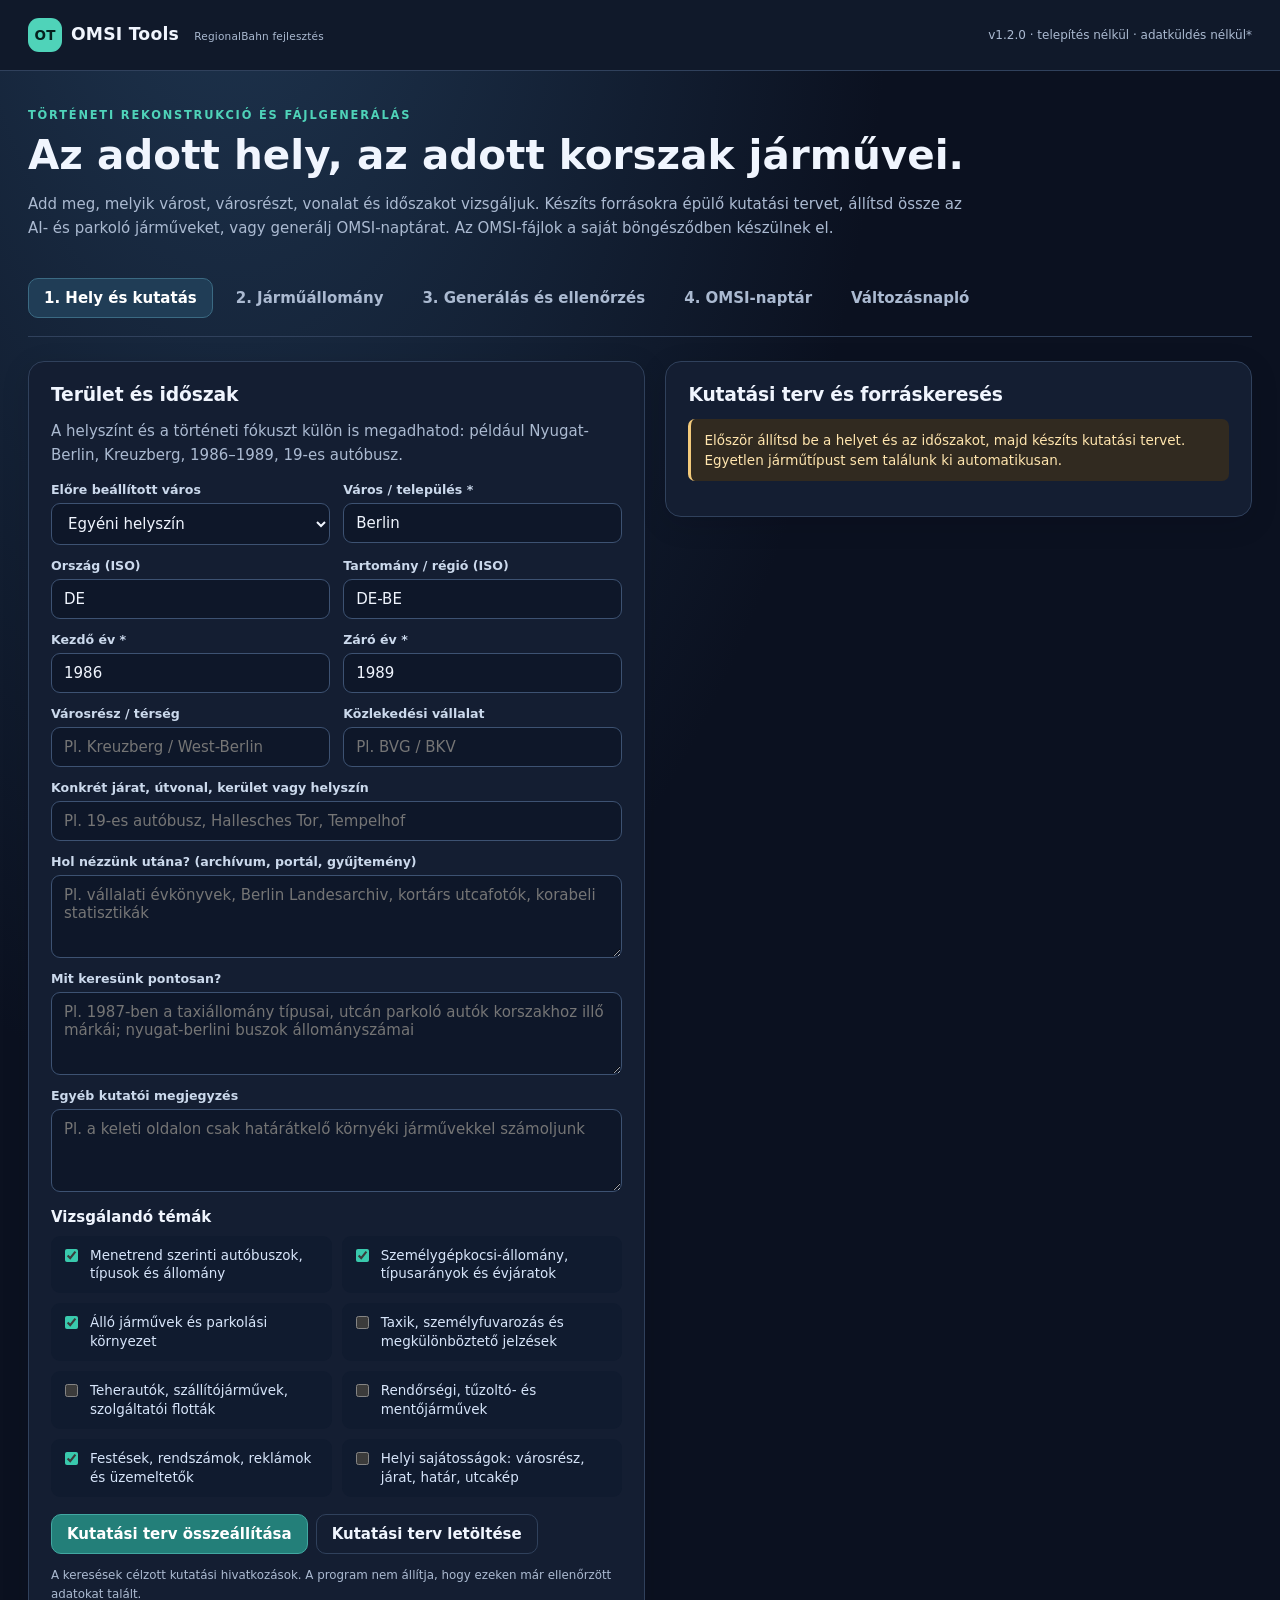
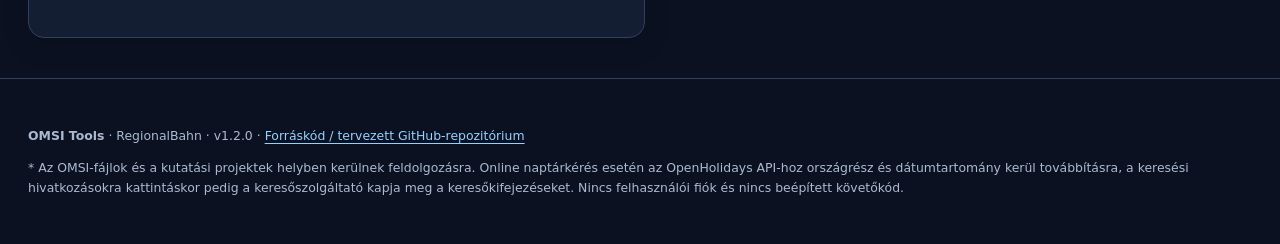
==== omsitools/index.html @ 99a14043 "Publish OMSI Tools 1.2.0 with historical East/West Germany calendars (1970–2019)" ====
<!doctype html>
<html lang="hu"><head><meta charset="utf-8"><meta name="viewport" content="width=device-width,initial-scale=1"><meta name="description" content="OMSI Tools: történeti AI-járműlisták, parkoló járművek és naptárfájlok összeállítása"><meta name="robots" content="noindex,nofollow"><meta name="referrer" content="no-referrer"><meta name="theme-color" content="#0b1120"><link rel="stylesheet" href="./style.css"><title>OMSI Tools | RegionalBahn</title></head>
<body><header class="topbar"><div class="shell"><div class="brand"><span class="logo">OT</span>OMSI Tools <span class="sub">RegionalBahn fejlesztés</span></div><div class="top-right">v1.2.0 · telepítés nélkül · adatküldés nélkül*</div></div></header>
<main class="shell"><section class="hero"><div class="eyebrow">Történeti rekonstrukció és fájlgenerálás</div><h1>Az adott hely, az adott korszak járművei.</h1><p>Add meg, melyik várost, városrészt, vonalat és időszakot vizsgáljuk. Készíts forrásokra épülő kutatási tervet, állítsd össze az AI- és parkoló járműveket, vagy generálj OMSI-naptárat. Az OMSI-fájlok a saját böngésződben készülnek el.</p></section>
<nav class="tabs" aria-label="OMSI Tools eszközök"><button type="button" class="tab active" data-tab="research" aria-selected="true">1. Hely és kutatás</button><button type="button" class="tab" data-tab="fleet" aria-selected="false">2. Járműállomány</button><button type="button" class="tab" data-tab="files" aria-selected="false">3. Generálás és ellenőrzés</button><button type="button" class="tab" data-tab="calendar" aria-selected="false">4. OMSI-naptár</button><button type="button" class="tab" data-tab="changelog" aria-selected="false">Változásnapló</button></nav>
<section id="research" class="section active" aria-label="Történeti kutatás"><div class="layout"><div class="panel"><h2>Terület és időszak</h2><p class="lead">A helyszínt és a történeti fókuszt külön is megadhatod: például Nyugat-Berlin, Kreuzberg, 1986–1989, 19-es autóbusz.</p><div class="field-grid"><div class="field"><span>Előre beállított város</span><select id="placePreset"><option value="custom">Egyéni helyszín</option></select></div><div class="field"><span>Város / település *</span><input type="text" id="place" value="Berlin" placeholder="Pl. Berlin, Budapest, Hamburg"></div><div class="field"><span>Ország (ISO)</span><input type="text" id="country" value="DE" maxlength="2" placeholder="DE"></div><div class="field"><span>Tartomány / régió (ISO)</span><input type="text" id="region" value="DE-BE" placeholder="DE-BE"></div><div class="field"><span>Kezdő év *</span><input type="number" id="periodStart" value="1986" min="1900" max="2099"></div><div class="field"><span>Záró év *</span><input type="number" id="periodEnd" value="1989" min="1900" max="2099"></div><div class="field"><span>Városrész / térség</span><input id="area" type="text" placeholder="Pl. Kreuzberg / West-Berlin"></div><div class="field"><span>Közlekedési vállalat</span><input id="operator" type="text" placeholder="Pl. BVG / BKV"></div><div class="field full"><span>Konkrét járat, útvonal, kerület vagy helyszín</span><input id="route" type="text" placeholder="Pl. 19-es autóbusz, Hallesches Tor, Tempelhof"></div><div class="field full"><span>Hol nézzünk utána? (archívum, portál, gyűjtemény)</span><textarea id="where" placeholder="Pl. vállalati évkönyvek, Berlin Landesarchiv, kortárs utcafotók, korabeli statisztikák"></textarea></div><div class="field full"><span>Mit keresünk pontosan?</span><textarea id="what" placeholder="Pl. 1987-ben a taxiállomány típusai, utcán parkoló autók korszakhoz illő márkái; nyugat-berlini buszok állományszámai"></textarea></div><div class="field full"><span>Egyéb kutatói megjegyzés</span><textarea id="notes" placeholder="Pl. a keleti oldalon csak határátkelő környéki járművekkel számoljunk"></textarea></div></div><h3>Vizsgálandó témák</h3><div id="topicChecks" class="checklist"></div><div class="actionbar"><button id="makeResearch" class="btn-primary">Kutatási terv összeállítása</button><button id="downloadResearch" class="btn-plain">Kutatási terv letöltése</button></div><p class="hint">A keresések célzott kutatási hivatkozások. A program nem állítja, hogy ezeken már ellenőrzött adatokat talált.</p></div><div class="panel"><h2>Kutatási terv és forráskeresés</h2><div class="alert" id="researchStatus">Először állítsd be a helyet és az időszakot, majd készíts kutatási tervet. Egyetlen járműtípust sem találunk ki automatikusan.</div><div id="researchLinks" class="stack"></div></div></div></section>
<section id="fleet" class="section" aria-label="Járműállomány"><div class="layout"><div class="panel"><h2 id="vehicleFormTitle">Jármű hozzáadása</h2><p class="lead">Egy sor egy konkrét OMSI-modell vagy menetrendi állományegység. Az időbeli és helyszíni illeszkedést te igazolhatod az adatforrással.</p><form id="vehicleForm"><div class="field-grid"><div class="field full"><span>Megnevezés *</span><input id="vName" type="text" placeholder="Pl. típus és sorozat" required></div><div class="field"><span>Felhasználás</span><select id="vMode"><option value="random">Közúti AI-jármű</option><option value="depot">Menetrendi jármű</option><option value="park">Csak parkoló jármű</option></select></div><div class="field"><span>Adat minősége</span><select id="vStatus"><option value="proposed">Feltételezett / ellenőrzendő</option><option value="verified">Forrás alapján igazolt</option></select></div><div class="field"><span>Használat kezdő éve</span><input id="vFrom" type="number" min="1900" max="2099" placeholder="Pl. 1985"></div><div class="field"><span>Használat utolsó éve</span><input id="vTo" type="number" min="1900" max="2099" placeholder="Pl. 1992"></div><div class="field full"><span>AI-modell útvonala (.bus vagy .ovh)</span><input id="vAiPath" type="text" placeholder="Vehicles\...\jarmu.ovh"></div><div class="field"><span>AI-csoport</span><select id="vGroup"></select></div><div class="field"><span>Relatív előfordulási súly</span><input id="vWeight" type="number" value="1" min="1" max="1000"></div><div class="field full"><span>Parkoló objektum (.sco), ha van</span><input id="vParkPath" type="text" placeholder="Vehicles\...\parked.sco"></div><div class="field full"><span>Parkoló előfordulási súly (ismételt sorok)</span><input id="vParkWeight" type="number" value="1" min="1" max="20"></div><div class="field"><span>Menetrendi csoport / telephely</span><input id="vDepot" type="text" placeholder="Pl. Hof Spandau"></div><div class="field"><span>HOF-név</span><input id="vHof" type="text" placeholder="Pl. Spandau 1994"></div><div class="field"><span>Állományszám</span><input id="vFleet" type="text" placeholder="Pl. 3961"></div><div class="field"><span>Rendszám</span><input id="vReg" type="text" placeholder="Pl. B-V 3961"></div><div class="field full"><span>Festés OMSI-azonosítója (repaint)</span><input id="vRepaint" type="text" placeholder="A .cti állományban lévő név"></div><div class="field"><span>Menetrendi belépés (YYYYMMDD)</span><input id="vValidFrom" type="text" placeholder="19860901" maxlength="8"></div><div class="field"><span>Menetrendi kilépés (YYYYMMDD)</span><input id="vValidTo" type="text" placeholder="19891231" maxlength="8"></div><div class="field full"><span>Forrás (URL)</span><input id="vSource" type="text" placeholder="https://..."></div><div class="field full"><span>Megjegyzés / bizonyíték</span><textarea id="vEvidence" placeholder="Fénykép, állományjegyzék, forrásoldal és megfigyelés"></textarea></div></div><div class="actionbar"><button class="btn-primary" type="submit" id="saveVehicle">Jármű mentése</button><button type="button" class="btn-plain" id="clearVehicle">Űrlap ürítése</button></div></form></div><div class="panel"><div class="flex-between"><h2>Felvett járművek</h2><span class="fine" id="fleetCount">0 jármű</span></div><p class="lead">A kiválasztott időszakra eső rekordokból épülnek az állományok. Egyetlen bejegyzés sem kerül a rendszerbe önmagától.</p><div id="fleetList"></div><div class="actionbar"><button id="exportProject">Projekt mentése (.json)</button><button id="importProjectBtn" class="btn-plain">Projekt betöltése</button><input id="importProject" class="hidden" type="file" accept=".json,application/json"></div><div class="alert">A „forrás alapján igazolt” minősítést a felhasználó állítja be. A webalkalmazás a hivatkozás hitelességét nem ellenőrzi automatikusan.</div></div></div></section>
<section id="files" class="section" aria-label="Fájlok és ellenőrzés"><div class="layout"><div class="panel"><h2>AI-lista és parkoló járművek</h2><p class="lead">A korábban felvett, időszakhoz illő járművekből új <code>ailists.cfg</code> és <code>parklist_p.txt</code> készül. Az eredeti állományokat nem írjuk felül.</p><label class="check"><input type="checkbox" id="onlyVerified">Csak a forrással igazoltnak jelölt járműveket használd</label><div class="actionbar"><button id="generateTraffic" class="btn-primary">OMSI-járműfájlok generálása</button><button id="downloadTraffic" class="btn-plain" disabled>ZIP letöltése</button></div><div id="trafficStatus" class="alert">A generáláshoz előbb adj meg járműveket a Járműállomány fülön.</div><h3>Előnézet: ailists.cfg</h3><pre id="aiPreview" class="monospace">Nincs még generált fájl.</pre><h3>Előnézet: parklist_p.txt</h3><pre id="parkPreview" class="monospace">Nincs még generált fájl.</pre></div><div class="panel"><h2>Meglévő állományok vizsgálata</h2><p class="lead">Tölts fel OMSI-fájlokat, és a felület jelzi a szerkezeti figyelmeztetéseket, a gyakoriságot és a szándékosnak is tekinthető ismétléseket.</p><div class="filebox"><strong>ailists.cfg</strong><input id="fileAilist" type="file" accept=".cfg,.txt,text/plain"><p class="hint">A régi OMSI 1 formátumot a program csak részlegesen értelmezi.</p></div><div class="filebox top-small"><strong>parklist_p.txt</strong><input id="fileParklist" type="file" accept=".txt,text/plain"></div><div class="actionbar"><button id="inspectFiles">Fájlok ellenőrzése</button></div><div id="inspectResults" class="stack"><p class="fine">Még nem töltöttél fel ellenőrizhető fájlokat.</p></div></div></div></section>
<section id="calendar" class="section" aria-label="OMSI naptár"><div class="layout"><div class="panel"><h2>Ünnepek, iskolaszünetek és időzóna</h2><p class="lead">Nyolc ország, 16 német tartomány, kantonok, régiók és 200-nál több előre megadott város közül választhatsz. A hivatalos területi lista online frissül. A város önmagában nem garantál városi szintű iskolaszünet-adatokat.</p><div class="field-grid"><div class="field"><span>Ország</span><select id="calCountry"></select></div><div class="field"><span>Tartomány / kanton / régió / országrész</span><select id="calRegion"></select></div><div class="field full"><span>Fontosabb város (nem kötelező)</span><select id="calCity"><option value="">Teljes tartomány</option></select></div><div class="field full" id="calHistoryRow" hidden><span>Történeti Németország (1970–1990)</span><select id="calHistoryMode"><option value="auto">Automatikus (egykori keleti/nyugati terület alapján)</option><option value="FRG">NSZK / Nyugat-Berlin (1970–1990)</option><option value="GDR">NDK / Kelet-Berlin (1970–1990)</option></select><span class="hint">Berlin 1990 előtti időszakában kötelező Kelet- vagy Nyugat-Berlint megadni. A mai tartományi határok nem azonosak az NDK korabeli 14 körzetével. Az 1990-es év átmeneti és részleges, 1991-től a német újraegyesítés utáni szabályok érvényesek.</span></div><div class="field full" id="calGroupRow"><span>Iskolatípus / különleges szünetcsoport (ha van)</span><select id="calGroup"><option value="">Általános</option></select></div><div class="field full"><div class="alert" id="calGeoNote" role="status">Válassz országot, tartományt és települést.</div></div><div class="field"><span>Időzóna (IANA)</span><input type="text" id="calZone" value="Europe/Berlin"></div><div class="field"><span>Szélesség (lat)</span><input id="calLat" type="number" step="any" value="52.52"></div><div class="field"><span>Hosszúság (lon)</span><input id="calLon" type="number" step="any" value="13.405"></div><div class="field"><span>Kezdő év</span><input id="calStart" type="number" min="1970" max="2098" value="2026"></div><div class="field"><span>Záró év</span><input id="calEnd" type="number" min="1970" max="2098" value="2027"></div><div class="field full"><span>Adatforrás</span><select id="calSource"><option value="online">Online: OpenHolidays / UK bank holidays (közzétett adatok)</option><option value="file">Saját Holidays.txt beolvasása</option><option value="time">Csak időzóna; Holidays.txt nélkül</option></select></div><div class="field full" id="holidayUploadRow" hidden><span>Meglévő Holidays.txt</span><input id="calHolidayFile" type="file" accept=".txt,text/plain"></div><div class="field full"><span>Helyi eltérések CSV-fájlja (nem kötelező)</span><input id="calOverrides" type="file" accept=".csv,text/csv"><span class="hint">Fejléc: place_id;kind;start;end;name;action. A place_id a ZIP-ben szereplő hely azonosítója (város esetén az ország és a város neve alapján).</span></div></div><div class="actionbar"><button id="generateCalendar" class="btn-primary">OMSI-naptár előállítása</button><button id="downloadCalendar" disabled>ZIP letöltése</button></div><div class="alert" id="calStatus">Online naptárhoz internet kell. Az Egyesült Királyságban az iskolaszüneteket külön CSV-vel kell rögzíteni; másutt is lehetnek települési és iskolatípus-eltérések.</div></div><div class="panel"><h2>Naptár előnézete</h2><div class="stats"><div class="stat"><strong id="calCountPublic">–</strong><span>Ünnepnap</span></div><div class="stat"><strong id="calCountSchool">–</strong><span>Szünetidőszak</span></div><div class="stat"><strong id="calCountDst">–</strong><span>Óraátállítási időszak</span></div></div><h3>timezone.txt</h3><pre id="timezonePreview" class="monospace">Nincs generált állomány.</pre><h3>Holidays.txt</h3><pre id="holidayPreview" class="monospace">Nincs generált állomány.</pre><p class="hint">A történeti német naptár 1970-től NSZK/NDK megkülönböztetéssel készül; az 1990-es átmenet és az iskolaszünetek ellenőrzést igényelnek. Hosszabb korszaknál a hivatalos adatbázis nem feltétlenül tartalmaz minden évet. A hiányzó időszakokat nem pótoljuk kitalált szünetekkel. Az események pontosságát külön ellenőrizd.</p></div></div></section>
<section id="changelog" class="section" aria-label="Változásnapló"><div class="panel"><h2>Változásnapló</h2><div class="change"><time datetime="2026-11-21">2026. november 21.</time><h3>v1.2.0 – Történeti Németország 1970-től</h3><p>NSZK és NDK külön ünnepnapi szabályokkal; a 17. június és 7. október eltérései, az 1975. és 1985. évi NDK-kivételek, az 1990-es átmenet, kelet- és nyugat-berlini kézi választó. Részleges történeti iskolaszünet-lefedettség és forráshivatkozások.</p></div><div class="change"><time datetime="2026-11-21">2026. november 21.</time><h3>v1.2.0 – Nyolc ország, területi választó és városi előbeállítások</h3><p>Mind a 16 német tartomány, Ausztria, Svájc, Franciaország, Magyarország, Csehország, Szlovákia és az Egyesült Királyság. Több mint 200 város, OpenHolidays terület- és iskolatípus-választó, brit bank holiday-adatforrás, helyi figyelmeztetések, CSV-kivételek, Windows-1250 kódlap a magyar/cseh/szlovák adatokhoz.</p></div><div class="change"><time datetime="2026-11-21">2026. november 21.</time><h3>v1.2.0 – Az első webes változat</h3><p>Önálló, telepítés nélkül működő OMSI-felület. Kutatási terv helyszínre, évintervallumra, vállalatra és vonalra bontva; kézi járműadatbázis; forrásminősítés; OMSI 2 AI-lista és parkoló járműállomány generálása; fájlellenőrzés; OpenHolidays-alapú ünnepnapok, iskolaszünetek és IANA-időzónaadatok; ZIP-csomagok; projekt importálása és exportálása.</p></div><p><a href="./CHANGELOG.md">Teljes fejlesztői változásnapló (Markdown)</a> · <a href="./README.md">Használati útmutató</a></p></div></section>
<div id="globalStatus" class="alert hidden" role="status" aria-live="polite"></div>
</main><footer class="foot"><div class="shell"><p><strong>OMSI Tools</strong> · RegionalBahn · v1.2.0 · <a href="https://github.com/phalasz80/omsitools" rel="noopener noreferrer">Forráskód / tervezett GitHub-repozitórium</a></p><p>* Az OMSI-fájlok és a kutatási projektek helyben kerülnek feldolgozásra. Online naptárkérés esetén az OpenHolidays API-hoz országrész és dátumtartomány kerül továbbításra, a keresési hivatkozásokra kattintáskor pedig a keresőszolgáltató kapja meg a keresőkifejezéseket. Nincs felhasználói fiók és nincs beépített követőkód.</p></div></footer><script type="module" src="./app.mjs"></script></body></html>
---- omsitools/style.css ----
:root{color-scheme:dark;--bg:#0b1120;--pane:#141e32;--pane2:#1c2940;--line:#30415c;--ink:#f0f5fe;--muted:#abbad1;--blue:#76b8ff;--accent:#4fd3b9;--danger:#ff9b94;--gold:#f3ca7b;font-family:Inter,system-ui,-apple-system,Segoe UI,Roboto,Arial,sans-serif;font-size:15px}
*{box-sizing:border-box}body{margin:0;background:radial-gradient(ellipse at 18% -10%,#1f3651 0,transparent 45%),var(--bg);color:var(--ink)}button,input,select,textarea{font:inherit}a{color:#95d1ff;text-decoration-thickness:1px;text-underline-offset:3px}a:focus-visible,button:focus-visible,input:focus-visible,textarea:focus-visible,select:focus-visible{outline:3px solid var(--accent);outline-offset:2px}button{cursor:pointer;border:1px solid #51799d;border-radius:10px;background:#23466e;color:var(--ink);padding:10px 15px;font-weight:620}button:hover{background:#305783}.btn-primary{background:#237f79;border-color:#42a8a2;color:white}.btn-primary:hover{background:#2b978f}.btn-plain{background:transparent;border-color:var(--line)}.btn-danger{color:#ffb5ae;border-color:#774849;background:transparent}.btn-small{padding:6px 9px;font-size:.85rem}.shell{max-width:1370px;margin:0 auto;padding:0 28px}.topbar{border-bottom:1px solid var(--line);background:#10192a}.topbar .shell{display:flex;align-items:center;justify-content:space-between;gap:18px;min-height:70px}.brand{font-size:1.15rem;font-weight:800;letter-spacing:.2px}.brand .logo{display:inline-flex;align-items:center;justify-content:center;color:#05211e;background:var(--accent);border-radius:11px;width:34px;height:34px;margin-right:9px;font-size:.9rem}.brand span.sub{font-size:.7rem;color:var(--muted);font-weight:500;margin-left:9px}.top-right{font-size:.8rem;color:var(--muted)}.hero{padding:37px 0 24px}.eyebrow{color:var(--accent);text-transform:uppercase;letter-spacing:.16em;font-size:.76rem;font-weight:800}.hero h1{font-size:clamp(1.75rem,3.6vw,2.7rem);margin:9px 0 12px;line-height:1.2}.hero p{max-width:950px;margin:0;color:var(--muted);line-height:1.6}.tabs{display:flex;gap:7px;overflow-x:auto;padding:14px 0 18px;border-bottom:1px solid var(--line);margin-bottom:24px}.tab{white-space:nowrap;background:transparent;border:1px solid transparent;color:var(--muted);font-weight:700}.tab.active{background:#203d56;border-color:#3b6a83;color:white}.section{display:none}.section.active{display:block}.layout{display:grid;grid-template-columns:minmax(330px,1fr) minmax(350px,.95fr);gap:20px;align-items:start}.panel{background:var(--pane);border:1px solid var(--line);border-radius:16px;padding:22px;min-width:0;box-shadow:0 7px 28px #05091322}.panel+.panel{margin-top:18px}.layout>.panel+.panel{margin-top:0}.panel h2{font-size:1.25rem;margin:0 0 14px;letter-spacing:-.01em}.panel h3{font-size:1rem;margin:16px 0 10px}.panel p{color:var(--muted);line-height:1.6}.panel .lead{margin-top:0}.field-grid{display:grid;grid-template-columns:repeat(2,minmax(0,1fr));gap:13px}.field-grid.three{grid-template-columns:repeat(3,minmax(0,1fr))}.field{display:flex;flex-direction:column;gap:6px;min-width:0}.field.full{grid-column:1/-1}.field>span,.field>label{font-size:.84rem;color:#cbd9ec;font-weight:600}.field input,.field textarea,.field select,textarea,select,input[type='text'],input[type='number']{width:100%;min-width:0;color:var(--ink);background:#0e1729;border:1px solid #3d5272;border-radius:9px;padding:10px 12px;outline:0}.field textarea{min-height:83px;resize:vertical}.hint{font-size:.79rem;color:var(--muted);line-height:1.45}.checklist{display:grid;grid-template-columns:repeat(2,minmax(0,1fr));gap:10px}.check{display:flex;align-items:start;gap:9px;padding:10px;background:#101b2f;border-radius:9px;color:#d7e5fa;font-size:.9rem;line-height:1.4;cursor:pointer}.check input{accent-color:#39c9ad;flex-shrink:0;margin-top:3px}.actionbar{display:flex;align-items:center;gap:8px;flex-wrap:wrap;margin-top:17px}.alert{border-left:3px solid var(--gold);background:#312a20;color:#ffe5ae;padding:11px 13px;border-radius:7px;margin:13px 0;font-size:.9rem;line-height:1.5}.alert.good{border-color:var(--accent);background:#13392f;color:#c2f4e9}.alert.error{border-color:var(--danger);background:#41232a;color:#ffe0dd}.stack{display:grid;gap:12px}.source-row{display:flex;gap:10px;padding:11px 0;border-bottom:1px solid var(--line);align-items:start}.source-row:last-child{border-bottom:0}.source-row div{flex:1;min-width:0}.source-row strong{display:block;font-size:.86rem}.source-row a{display:block;word-break:break-word;font-size:.85rem;margin-top:3px}.list-card{background:#101b30;border:1px solid #30425b;border-radius:12px;padding:13px;margin:10px 0}.list-card .meta{font-size:.8rem;color:var(--muted);margin-top:6px;line-height:1.5}.flex-between{display:flex;align-items:center;justify-content:space-between;gap:9px;flex-wrap:wrap}.chips{display:flex;gap:6px;flex-wrap:wrap}.chip{font-size:.73rem;padding:3px 8px;border:1px solid #49688c;border-radius:20px;color:#bad9ff}.chip.verified{color:#a6ead7;border-color:#337f6b}.chip.pending{color:#f6d39d;border-color:#8e7549}.monospace{font-family:ui-monospace,SFMono-Regular,Consolas,monospace;font-size:.78rem;background:#09101e;color:#cde4ef;padding:15px;border:1px solid var(--line);border-radius:12px;white-space:pre-wrap;overflow:auto;max-height:370px;line-height:1.52;word-break:break-word}.filebox{border:1px dashed #5c7396;border-radius:11px;padding:13px;background:#101b2e}.filebox input{margin-top:7px;max-width:100%;color:var(--muted)}.filebox input::file-selector-button{border:1px solid #4d719a;border-radius:6px;padding:7px;background:#22466b;color:white;margin-right:12px}.stats{display:grid;grid-template-columns:repeat(3,1fr);gap:10px;margin:18px 0}.stat{padding:13px;background:#111e32;border-radius:11px}.stat strong{font-size:1.25rem;display:block}.stat span{font-size:.79rem;color:var(--muted)}.foot{padding:34px 0;margin-top:40px;border-top:1px solid var(--line);color:var(--muted);font-size:.83rem}.foot p{line-height:1.6}.fine{font-size:.81rem;color:var(--muted)}.hidden{display:none!important}.top-small{margin-top:9px}.change{padding:16px 0;border-bottom:1px solid var(--line)}.change:first-of-type{padding-top:0}.change time{color:var(--muted);font-size:.82rem}.change h3{margin:5px 0;font-size:1rem}.change p{margin:5px 0}.code-summary{max-height:500px}.clear{clear:both}
@media(max-width:940px){.layout{grid-template-columns:1fr}.layout>.panel+.panel{margin-top:0}.field-grid.three{grid-template-columns:1fr 1fr}}@media(max-width:580px){.shell{padding:0 14px}.topbar .shell{min-height:58px}.brand span.sub,.top-right{display:none}.hero{padding-top:25px}.panel{padding:16px}.field-grid,.field-grid.three,.checklist,.stats{grid-template-columns:1fr}.tab{padding:9px 11px}.actionbar button{width:100%}}
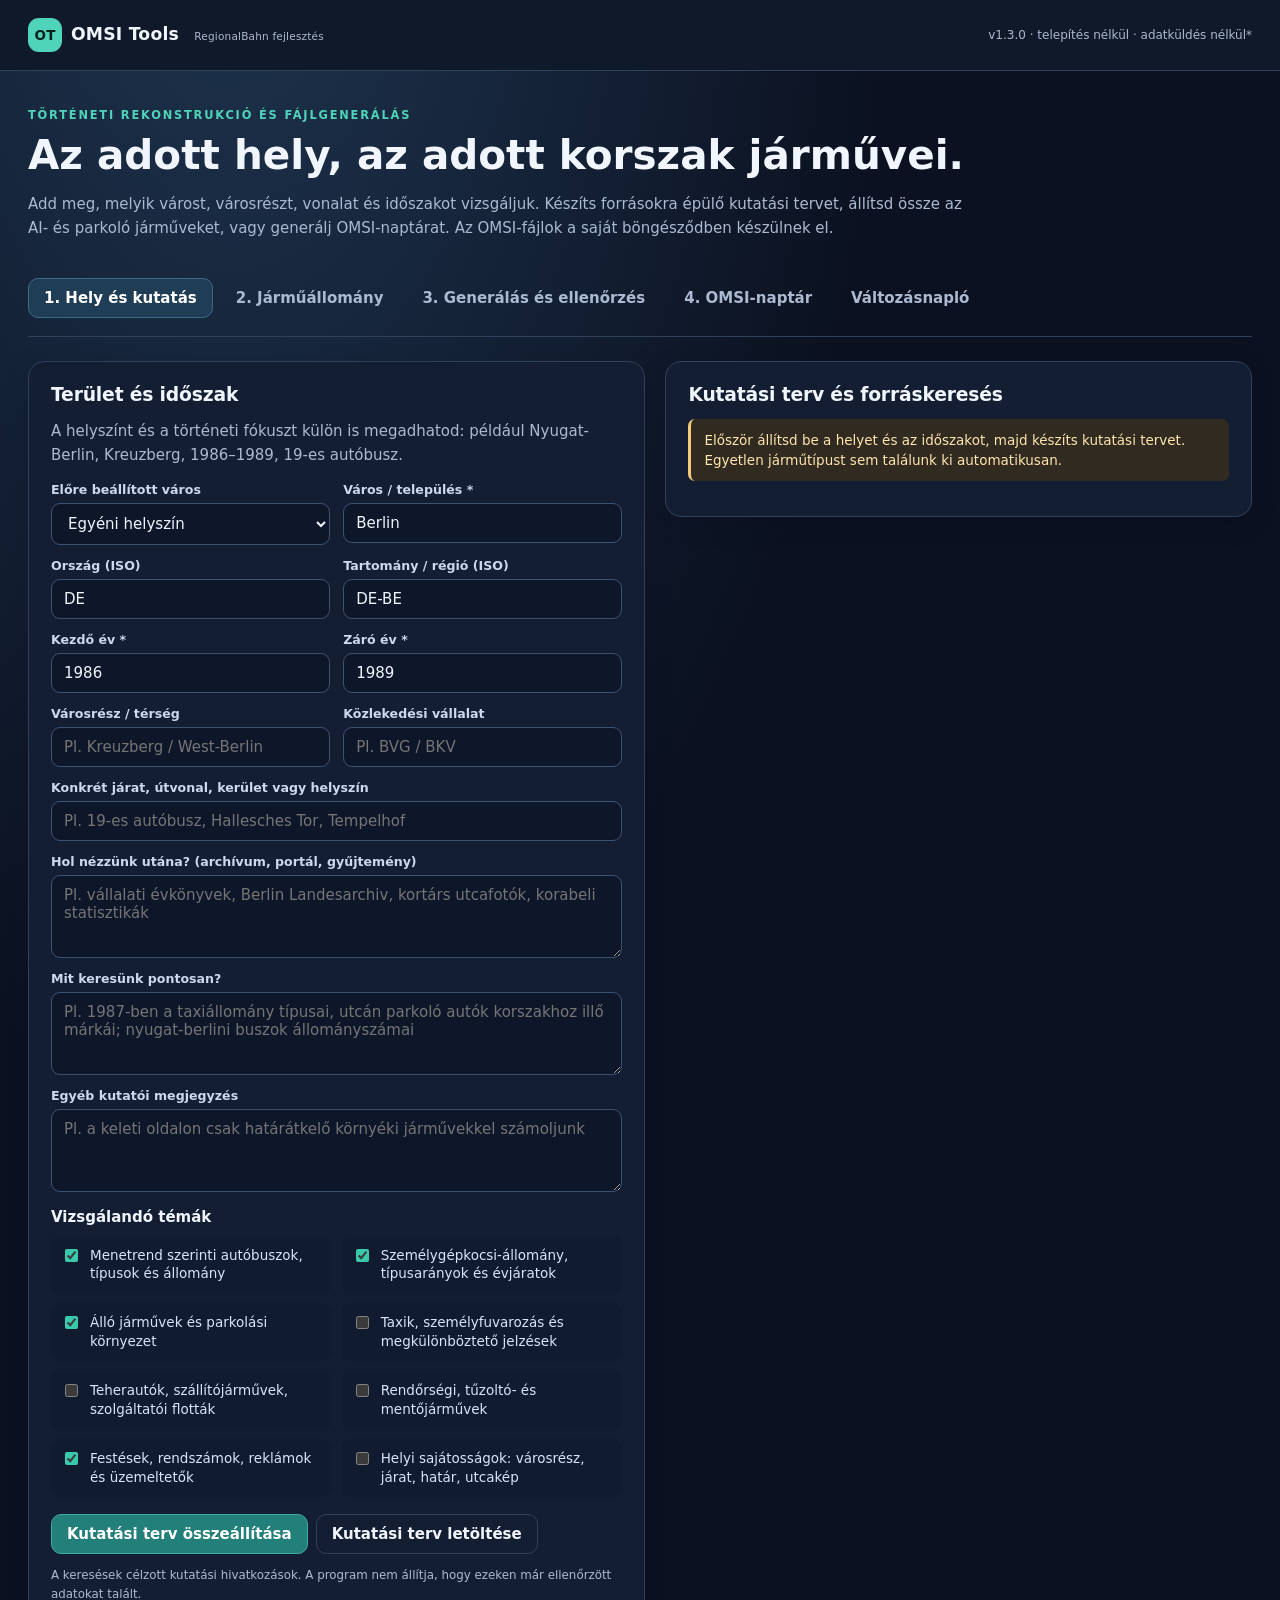
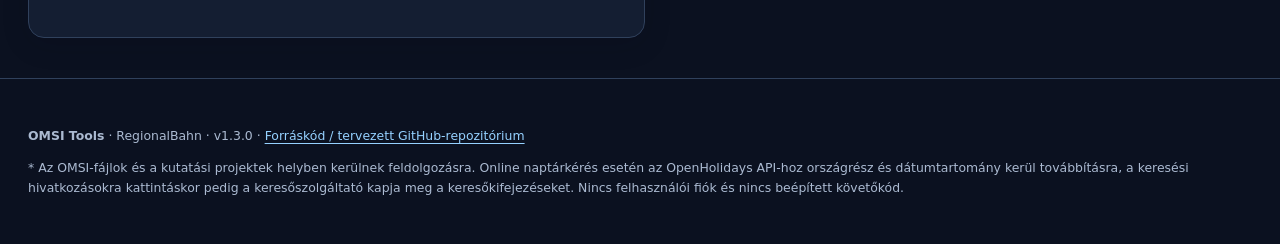
==== commit c7c28724: "Publish OMSI Tools 1.3.0 with primary user-owned vehicle catalog and historical recommender" ====
--- a/omsitools/index.html
+++ b/omsitools/index.html
@@ -1,12 +1,31 @@
 <!doctype html>
 <html lang="hu"><head><meta charset="utf-8"><meta name="viewport" content="width=device-width,initial-scale=1"><meta name="description" content="OMSI Tools: történeti AI-járműlisták, parkoló járművek és naptárfájlok összeállítása"><meta name="robots" content="noindex,nofollow"><meta name="referrer" content="no-referrer"><meta name="theme-color" content="#0b1120"><link rel="stylesheet" href="./style.css"><title>OMSI Tools | RegionalBahn</title></head>
-<body><header class="topbar"><div class="shell"><div class="brand"><span class="logo">OT</span>OMSI Tools <span class="sub">RegionalBahn fejlesztés</span></div><div class="top-right">v1.2.0 · telepítés nélkül · adatküldés nélkül*</div></div></header>
+<body><header class="topbar"><div class="shell"><div class="brand"><span class="logo">OT</span>OMSI Tools <span class="sub">RegionalBahn fejlesztés</span></div><div class="top-right">v1.3.0 · telepítés nélkül · adatküldés nélkül*</div></div></header>
 <main class="shell"><section class="hero"><div class="eyebrow">Történeti rekonstrukció és fájlgenerálás</div><h1>Az adott hely, az adott korszak járművei.</h1><p>Add meg, melyik várost, városrészt, vonalat és időszakot vizsgáljuk. Készíts forrásokra épülő kutatási tervet, állítsd össze az AI- és parkoló járműveket, vagy generálj OMSI-naptárat. Az OMSI-fájlok a saját böngésződben készülnek el.</p></section>
 <nav class="tabs" aria-label="OMSI Tools eszközök"><button type="button" class="tab active" data-tab="research" aria-selected="true">1. Hely és kutatás</button><button type="button" class="tab" data-tab="fleet" aria-selected="false">2. Járműállomány</button><button type="button" class="tab" data-tab="files" aria-selected="false">3. Generálás és ellenőrzés</button><button type="button" class="tab" data-tab="calendar" aria-selected="false">4. OMSI-naptár</button><button type="button" class="tab" data-tab="changelog" aria-selected="false">Változásnapló</button></nav>
 <section id="research" class="section active" aria-label="Történeti kutatás"><div class="layout"><div class="panel"><h2>Terület és időszak</h2><p class="lead">A helyszínt és a történeti fókuszt külön is megadhatod: például Nyugat-Berlin, Kreuzberg, 1986–1989, 19-es autóbusz.</p><div class="field-grid"><div class="field"><span>Előre beállított város</span><select id="placePreset"><option value="custom">Egyéni helyszín</option></select></div><div class="field"><span>Város / település *</span><input type="text" id="place" value="Berlin" placeholder="Pl. Berlin, Budapest, Hamburg"></div><div class="field"><span>Ország (ISO)</span><input type="text" id="country" value="DE" maxlength="2" placeholder="DE"></div><div class="field"><span>Tartomány / régió (ISO)</span><input type="text" id="region" value="DE-BE" placeholder="DE-BE"></div><div class="field"><span>Kezdő év *</span><input type="number" id="periodStart" value="1986" min="1900" max="2099"></div><div class="field"><span>Záró év *</span><input type="number" id="periodEnd" value="1989" min="1900" max="2099"></div><div class="field"><span>Városrész / térség</span><input id="area" type="text" placeholder="Pl. Kreuzberg / West-Berlin"></div><div class="field"><span>Közlekedési vállalat</span><input id="operator" type="text" placeholder="Pl. BVG / BKV"></div><div class="field full"><span>Konkrét járat, útvonal, kerület vagy helyszín</span><input id="route" type="text" placeholder="Pl. 19-es autóbusz, Hallesches Tor, Tempelhof"></div><div class="field full"><span>Hol nézzünk utána? (archívum, portál, gyűjtemény)</span><textarea id="where" placeholder="Pl. vállalati évkönyvek, Berlin Landesarchiv, kortárs utcafotók, korabeli statisztikák"></textarea></div><div class="field full"><span>Mit keresünk pontosan?</span><textarea id="what" placeholder="Pl. 1987-ben a taxiállomány típusai, utcán parkoló autók korszakhoz illő márkái; nyugat-berlini buszok állományszámai"></textarea></div><div class="field full"><span>Egyéb kutatói megjegyzés</span><textarea id="notes" placeholder="Pl. a keleti oldalon csak határátkelő környéki járművekkel számoljunk"></textarea></div></div><h3>Vizsgálandó témák</h3><div id="topicChecks" class="checklist"></div><div class="actionbar"><button id="makeResearch" class="btn-primary">Kutatási terv összeállítása</button><button id="downloadResearch" class="btn-plain">Kutatási terv letöltése</button></div><p class="hint">A keresések célzott kutatási hivatkozások. A program nem állítja, hogy ezeken már ellenőrzött adatokat talált.</p></div><div class="panel"><h2>Kutatási terv és forráskeresés</h2><div class="alert" id="researchStatus">Először állítsd be a helyet és az időszakot, majd készíts kutatási tervet. Egyetlen járműtípust sem találunk ki automatikusan.</div><div id="researchLinks" class="stack"></div></div></div></section>
-<section id="fleet" class="section" aria-label="Járműállomány"><div class="layout"><div class="panel"><h2 id="vehicleFormTitle">Jármű hozzáadása</h2><p class="lead">Egy sor egy konkrét OMSI-modell vagy menetrendi állományegység. Az időbeli és helyszíni illeszkedést te igazolhatod az adatforrással.</p><form id="vehicleForm"><div class="field-grid"><div class="field full"><span>Megnevezés *</span><input id="vName" type="text" placeholder="Pl. típus és sorozat" required></div><div class="field"><span>Felhasználás</span><select id="vMode"><option value="random">Közúti AI-jármű</option><option value="depot">Menetrendi jármű</option><option value="park">Csak parkoló jármű</option></select></div><div class="field"><span>Adat minősége</span><select id="vStatus"><option value="proposed">Feltételezett / ellenőrzendő</option><option value="verified">Forrás alapján igazolt</option></select></div><div class="field"><span>Használat kezdő éve</span><input id="vFrom" type="number" min="1900" max="2099" placeholder="Pl. 1985"></div><div class="field"><span>Használat utolsó éve</span><input id="vTo" type="number" min="1900" max="2099" placeholder="Pl. 1992"></div><div class="field full"><span>AI-modell útvonala (.bus vagy .ovh)</span><input id="vAiPath" type="text" placeholder="Vehicles\...\jarmu.ovh"></div><div class="field"><span>AI-csoport</span><select id="vGroup"></select></div><div class="field"><span>Relatív előfordulási súly</span><input id="vWeight" type="number" value="1" min="1" max="1000"></div><div class="field full"><span>Parkoló objektum (.sco), ha van</span><input id="vParkPath" type="text" placeholder="Vehicles\...\parked.sco"></div><div class="field full"><span>Parkoló előfordulási súly (ismételt sorok)</span><input id="vParkWeight" type="number" value="1" min="1" max="20"></div><div class="field"><span>Menetrendi csoport / telephely</span><input id="vDepot" type="text" placeholder="Pl. Hof Spandau"></div><div class="field"><span>HOF-név</span><input id="vHof" type="text" placeholder="Pl. Spandau 1994"></div><div class="field"><span>Állományszám</span><input id="vFleet" type="text" placeholder="Pl. 3961"></div><div class="field"><span>Rendszám</span><input id="vReg" type="text" placeholder="Pl. B-V 3961"></div><div class="field full"><span>Festés OMSI-azonosítója (repaint)</span><input id="vRepaint" type="text" placeholder="A .cti állományban lévő név"></div><div class="field"><span>Menetrendi belépés (YYYYMMDD)</span><input id="vValidFrom" type="text" placeholder="19860901" maxlength="8"></div><div class="field"><span>Menetrendi kilépés (YYYYMMDD)</span><input id="vValidTo" type="text" placeholder="19891231" maxlength="8"></div><div class="field full"><span>Forrás (URL)</span><input id="vSource" type="text" placeholder="https://..."></div><div class="field full"><span>Megjegyzés / bizonyíték</span><textarea id="vEvidence" placeholder="Fénykép, állományjegyzék, forrásoldal és megfigyelés"></textarea></div></div><div class="actionbar"><button class="btn-primary" type="submit" id="saveVehicle">Jármű mentése</button><button type="button" class="btn-plain" id="clearVehicle">Űrlap ürítése</button></div></form></div><div class="panel"><div class="flex-between"><h2>Felvett járművek</h2><span class="fine" id="fleetCount">0 jármű</span></div><p class="lead">A kiválasztott időszakra eső rekordokból épülnek az állományok. Egyetlen bejegyzés sem kerül a rendszerbe önmagától.</p><div id="fleetList"></div><div class="actionbar"><button id="exportProject">Projekt mentése (.json)</button><button id="importProjectBtn" class="btn-plain">Projekt betöltése</button><input id="importProject" class="hidden" type="file" accept=".json,application/json"></div><div class="alert">A „forrás alapján igazolt” minősítést a felhasználó állítja be. A webalkalmazás a hivatkozás hitelességét nem ellenőrzi automatikusan.</div></div></div></section>
-<section id="files" class="section" aria-label="Fájlok és ellenőrzés"><div class="layout"><div class="panel"><h2>AI-lista és parkoló járművek</h2><p class="lead">A korábban felvett, időszakhoz illő járművekből új <code>ailists.cfg</code> és <code>parklist_p.txt</code> készül. Az eredeti állományokat nem írjuk felül.</p><label class="check"><input type="checkbox" id="onlyVerified">Csak a forrással igazoltnak jelölt járműveket használd</label><div class="actionbar"><button id="generateTraffic" class="btn-primary">OMSI-járműfájlok generálása</button><button id="downloadTraffic" class="btn-plain" disabled>ZIP letöltése</button></div><div id="trafficStatus" class="alert">A generáláshoz előbb adj meg járműveket a Járműállomány fülön.</div><h3>Előnézet: ailists.cfg</h3><pre id="aiPreview" class="monospace">Nincs még generált fájl.</pre><h3>Előnézet: parklist_p.txt</h3><pre id="parkPreview" class="monospace">Nincs még generált fájl.</pre></div><div class="panel"><h2>Meglévő állományok vizsgálata</h2><p class="lead">Tölts fel OMSI-fájlokat, és a felület jelzi a szerkezeti figyelmeztetéseket, a gyakoriságot és a szándékosnak is tekinthető ismétléseket.</p><div class="filebox"><strong>ailists.cfg</strong><input id="fileAilist" type="file" accept=".cfg,.txt,text/plain"><p class="hint">A régi OMSI 1 formátumot a program csak részlegesen értelmezi.</p></div><div class="filebox top-small"><strong>parklist_p.txt</strong><input id="fileParklist" type="file" accept=".txt,text/plain"></div><div class="actionbar"><button id="inspectFiles">Fájlok ellenőrzése</button></div><div id="inspectResults" class="stack"><p class="fine">Még nem töltöttél fel ellenőrizhető fájlokat.</p></div></div></div></section>
-<section id="calendar" class="section" aria-label="OMSI naptár"><div class="layout"><div class="panel"><h2>Ünnepek, iskolaszünetek és időzóna</h2><p class="lead">Nyolc ország, 16 német tartomány, kantonok, régiók és 200-nál több előre megadott város közül választhatsz. A hivatalos területi lista online frissül. A város önmagában nem garantál városi szintű iskolaszünet-adatokat.</p><div class="field-grid"><div class="field"><span>Ország</span><select id="calCountry"></select></div><div class="field"><span>Tartomány / kanton / régió / országrész</span><select id="calRegion"></select></div><div class="field full"><span>Fontosabb város (nem kötelező)</span><select id="calCity"><option value="">Teljes tartomány</option></select></div><div class="field full" id="calHistoryRow" hidden><span>Történeti Németország (1970–1990)</span><select id="calHistoryMode"><option value="auto">Automatikus (egykori keleti/nyugati terület alapján)</option><option value="FRG">NSZK / Nyugat-Berlin (1970–1990)</option><option value="GDR">NDK / Kelet-Berlin (1970–1990)</option></select><span class="hint">Berlin 1990 előtti időszakában kötelező Kelet- vagy Nyugat-Berlint megadni. A mai tartományi határok nem azonosak az NDK korabeli 14 körzetével. Az 1990-es év átmeneti és részleges, 1991-től a német újraegyesítés utáni szabályok érvényesek.</span></div><div class="field full" id="calGroupRow"><span>Iskolatípus / különleges szünetcsoport (ha van)</span><select id="calGroup"><option value="">Általános</option></select></div><div class="field full"><div class="alert" id="calGeoNote" role="status">Válassz országot, tartományt és települést.</div></div><div class="field"><span>Időzóna (IANA)</span><input type="text" id="calZone" value="Europe/Berlin"></div><div class="field"><span>Szélesség (lat)</span><input id="calLat" type="number" step="any" value="52.52"></div><div class="field"><span>Hosszúság (lon)</span><input id="calLon" type="number" step="any" value="13.405"></div><div class="field"><span>Kezdő év</span><input id="calStart" type="number" min="1970" max="2098" value="2026"></div><div class="field"><span>Záró év</span><input id="calEnd" type="number" min="1970" max="2098" value="2027"></div><div class="field full"><span>Adatforrás</span><select id="calSource"><option value="online">Online: OpenHolidays / UK bank holidays (közzétett adatok)</option><option value="file">Saját Holidays.txt beolvasása</option><option value="time">Csak időzóna; Holidays.txt nélkül</option></select></div><div class="field full" id="holidayUploadRow" hidden><span>Meglévő Holidays.txt</span><input id="calHolidayFile" type="file" accept=".txt,text/plain"></div><div class="field full"><span>Helyi eltérések CSV-fájlja (nem kötelező)</span><input id="calOverrides" type="file" accept=".csv,text/csv"><span class="hint">Fejléc: place_id;kind;start;end;name;action. A place_id a ZIP-ben szereplő hely azonosítója (város esetén az ország és a város neve alapján).</span></div></div><div class="actionbar"><button id="generateCalendar" class="btn-primary">OMSI-naptár előállítása</button><button id="downloadCalendar" disabled>ZIP letöltése</button></div><div class="alert" id="calStatus">Online naptárhoz internet kell. Az Egyesült Királyságban az iskolaszüneteket külön CSV-vel kell rögzíteni; másutt is lehetnek települési és iskolatípus-eltérések.</div></div><div class="panel"><h2>Naptár előnézete</h2><div class="stats"><div class="stat"><strong id="calCountPublic">–</strong><span>Ünnepnap</span></div><div class="stat"><strong id="calCountSchool">–</strong><span>Szünetidőszak</span></div><div class="stat"><strong id="calCountDst">–</strong><span>Óraátállítási időszak</span></div></div><h3>timezone.txt</h3><pre id="timezonePreview" class="monospace">Nincs generált állomány.</pre><h3>Holidays.txt</h3><pre id="holidayPreview" class="monospace">Nincs generált állomány.</pre><p class="hint">A történeti német naptár 1970-től NSZK/NDK megkülönböztetéssel készül; az 1990-es átmenet és az iskolaszünetek ellenőrzést igényelnek. Hosszabb korszaknál a hivatalos adatbázis nem feltétlenül tartalmaz minden évet. A hiányzó időszakokat nem pótoljuk kitalált szünetekkel. Az események pontosságát külön ellenőrizd.</p></div></div></section>
-<section id="changelog" class="section" aria-label="Változásnapló"><div class="panel"><h2>Változásnapló</h2><div class="change"><time datetime="2026-11-21">2026. november 21.</time><h3>v1.2.0 – Történeti Németország 1970-től</h3><p>NSZK és NDK külön ünnepnapi szabályokkal; a 17. június és 7. október eltérései, az 1975. és 1985. évi NDK-kivételek, az 1990-es átmenet, kelet- és nyugat-berlini kézi választó. Részleges történeti iskolaszünet-lefedettség és forráshivatkozások.</p></div><div class="change"><time datetime="2026-11-21">2026. november 21.</time><h3>v1.2.0 – Nyolc ország, területi választó és városi előbeállítások</h3><p>Mind a 16 német tartomány, Ausztria, Svájc, Franciaország, Magyarország, Csehország, Szlovákia és az Egyesült Királyság. Több mint 200 város, OpenHolidays terület- és iskolatípus-választó, brit bank holiday-adatforrás, helyi figyelmeztetések, CSV-kivételek, Windows-1250 kódlap a magyar/cseh/szlovák adatokhoz.</p></div><div class="change"><time datetime="2026-11-21">2026. november 21.</time><h3>v1.2.0 – Az első webes változat</h3><p>Önálló, telepítés nélkül működő OMSI-felület. Kutatási terv helyszínre, évintervallumra, vállalatra és vonalra bontva; kézi járműadatbázis; forrásminősítés; OMSI 2 AI-lista és parkoló járműállomány generálása; fájlellenőrzés; OpenHolidays-alapú ünnepnapok, iskolaszünetek és IANA-időzónaadatok; ZIP-csomagok; projekt importálása és exportálása.</p></div><p><a href="./CHANGELOG.md">Teljes fejlesztői változásnapló (Markdown)</a> · <a href="./README.md">Használati útmutató</a></p></div></section>
+<section id="fleet" class="section" aria-label="Járműállomány"><div class="layout"><div class="panel catalog-panel">
+<h2>Saját közúti járműkatalógus · elsődleges referencia</h2>
+<p class="lead">A megadott <code>kozuti_ai.txt</code> és <code>kozut_parklist.txt</code> összes hivatkozása bekerült. A javaslat először ezekből választ, a modellgeneráció, a térség, a kor és a rendszámváltozat alapján. A besorolás becslés, nem bizonyíték a tényleges típusarányokra.</p>
+<div class="stats"><div class="stat"><strong id="catalogCountAI">2727</strong><span>AI-fájlútvonal</span></div><div class="stat"><strong id="catalogCountPark">1090</strong><span>Parkolóobjektum</span></div><div class="stat"><strong id="catalogCountKnown">–</strong><span>Automatikusan beazonosított AI-változat</span></div></div>
+<div class="field-grid three">
+<div class="field"><span>Vizsgált év (ha üres, a kutatás kezdő éve)</span><input id="catalogYear" type="number" min="1950" max="2099" placeholder="Pl. 1987"></div>
+<div class="field"><span>Berlin és a történeti német területek</span><select id="catalogEastWest"><option value="auto">Terület alapján automatikus</option><option value="west">Nyugat-Berlin / NSZK</option><option value="east">Kelet-Berlin / NDK</option><option value="mixed">Vegyes / 1990 utáni</option></select></div>
+<div class="field"><span>Városképi környezet</span><select id="catalogArea"><option value="residential">Lakóövezet, általános forgalom</option><option value="center">Belváros, taxi, szállítás</option><option value="industrial">Ipari terület, teherforgalom</option></select></div>
+<div class="field"><span>Legfeljebb ennyi közúti AI-típus</span><input id="catalogMaxAI" type="number" min="0" max="250" value="35"></div>
+<div class="field"><span>Legfeljebb ennyi parkolóobjektum</span><input id="catalogMaxPark" type="number" min="0" max="250" value="30"></div>
+<div class="field"><span>Modellkereső (nem kötelező)</span><input id="catalogSearch" type="text" placeholder="Trabant, Golf, Wartburg, TX4…"></div>
+<div class="field full"><label class="check"><input id="catalogIncludeUncertain" type="checkbox"> Az évjáratában bizonytalan, pusztán fájlnévből következtetett modelleket is mutassa</label></div>
+<div class="field full"><label class="check"><input id="catalogIncludeSpecial" type="checkbox"> Taxi, luxusautó, rendőrségi, mentő- és egyéb különleges változatok is</label></div>
+<div class="field full"><label class="check"><input id="catalogUseLOD" type="checkbox"> Alacsony részletességű (_LOD) AI-változatokat részesítsen előnyben, ha vannak</label></div>
+</div>
+<div class="actionbar"><button id="catalogSuggest" type="button" class="btn-primary">Korhű ajánlás összeállítása</button><button id="catalogAdd" type="button" disabled>Megjelölt modellek hozzáadása a projektbe</button><button id="catalogSelectAll" type="button" class="btn-plain" disabled>Összes kijelölése</button><button id="catalogSelectNone" type="button" class="btn-plain" disabled>Kijelölés törlése</button></div>
+<div id="catalogStatus" class="alert">A javaslat a Hely és kutatás fülön megadott országot és időszakot is figyelembe veszi. A fájlok tényleges telepítettségét nem lehet böngészőből ellenőrizni.</div>
+<div id="catalogResults" class="catalog-results" aria-live="polite"></div>
+<p class="hint">A különböző országok rendszámos változatai ugyanannak a modellnek számítanak; a program egy megfelelőt ajánl. A <code>_LOD</code> változatot és a szolgálati járműveket alapértelmezés szerint nem keveri a normál utcai forgalomba. <a href="https://strefa-omsi.pl/Watek-S3D-Definitive-AI-Car-Repack-1-00-RC1--30901?pid=185205" target="_blank" rel="noopener noreferrer">S3D-állomány és rendszámváltozatok forrása</a>. <a href="./CATALOG_RESEARCH.md">A típusazonosítás részletes kutatási jegyzete</a>.</p>
+</div><div class="panel"><h2 id="vehicleFormTitle">Jármű hozzáadása</h2><p class="lead">Egy sor egy konkrét OMSI-modell vagy menetrendi állományegység. Az időbeli és helyszíni illeszkedést te igazolhatod az adatforrással.</p><form id="vehicleForm"><div class="field-grid"><div class="field full"><span>Megnevezés *</span><input id="vName" type="text" placeholder="Pl. típus és sorozat" required></div><div class="field"><span>Felhasználás</span><select id="vMode"><option value="random">Közúti AI-jármű</option><option value="depot">Menetrendi jármű</option><option value="park">Csak parkoló jármű</option></select></div><div class="field"><span>Adat minősége</span><select id="vStatus"><option value="proposed">Feltételezett / ellenőrzendő</option><option value="verified">Forrás alapján igazolt</option></select></div><div class="field"><span>Használat kezdő éve</span><input id="vFrom" type="number" min="1900" max="2099" placeholder="Pl. 1985"></div><div class="field"><span>Használat utolsó éve</span><input id="vTo" type="number" min="1900" max="2099" placeholder="Pl. 1992"></div><div class="field full"><span>AI-modell útvonala (.bus vagy .ovh)</span><input id="vAiPath" type="text" placeholder="Vehicles\...\jarmu.ovh"></div><div class="field"><span>AI-csoport</span><select id="vGroup"></select></div><div class="field"><span>Relatív előfordulási súly</span><input id="vWeight" type="number" value="1" min="1" max="1000"></div><div class="field full"><span>Parkoló objektum (.sco), ha van</span><input id="vParkPath" type="text" placeholder="Vehicles\...\parked.sco"></div><div class="field full"><span>Parkoló előfordulási súly (ismételt sorok)</span><input id="vParkWeight" type="number" value="1" min="1" max="20"></div><div class="field"><span>Menetrendi csoport / telephely</span><input id="vDepot" type="text" placeholder="Pl. Hof Spandau"></div><div class="field"><span>HOF-név</span><input id="vHof" type="text" placeholder="Pl. Spandau 1994"></div><div class="field"><span>Állományszám</span><input id="vFleet" type="text" placeholder="Pl. 3961"></div><div class="field"><span>Rendszám</span><input id="vReg" type="text" placeholder="Pl. B-V 3961"></div><div class="field full"><span>Festés OMSI-azonosítója (repaint)</span><input id="vRepaint" type="text" placeholder="A .cti állományban lévő név"></div><div class="field"><span>Menetrendi belépés (YYYYMMDD)</span><input id="vValidFrom" type="text" placeholder="19860901" maxlength="8"></div><div class="field"><span>Menetrendi kilépés (YYYYMMDD)</span><input id="vValidTo" type="text" placeholder="19891231" maxlength="8"></div><div class="field full"><span>Forrás (URL)</span><input id="vSource" type="text" placeholder="https://..."></div><div class="field full"><span>Megjegyzés / bizonyíték</span><textarea id="vEvidence" placeholder="Fénykép, állományjegyzék, forrásoldal és megfigyelés"></textarea></div></div><div class="actionbar"><button class="btn-primary" type="submit" id="saveVehicle">Jármű mentése</button><button type="button" class="btn-plain" id="clearVehicle">Űrlap ürítése</button></div></form></div><div class="panel"><div class="flex-between"><h2>Felvett járművek</h2><span class="fine" id="fleetCount">0 jármű</span></div><p class="lead">A kiválasztott időszakra eső rekordokból épülnek az állományok. Az alapajánlás a saját listáidból készül; csak a kiválasztott járművek kerülnek a projektbe.</p><div id="fleetList"></div><div class="actionbar"><button id="exportProject">Projekt mentése (.json)</button><button id="importProjectBtn" class="btn-plain">Projekt betöltése</button><input id="importProject" class="hidden" type="file" accept=".json,application/json"></div><div class="alert">A „forrás alapján igazolt” minősítést a felhasználó állítja be. A webalkalmazás a hivatkozás hitelességét nem ellenőrzi automatikusan.</div></div></div></section>
+<section id="files" class="section" aria-label="Fájlok és ellenőrzés"><div class="layout"><div class="panel"><h2>AI-lista és parkoló járművek</h2><p class="lead">A saját katalógusból ajánlott vagy kézzel felvett, időszakhoz illő járművekből új <code>ailists.cfg</code> és <code>parklist_p.txt</code> készül. Az eredeti állományokat nem írjuk felül.</p><label class="check"><input type="checkbox" id="onlyVerified">Csak a forrással igazoltnak jelölt járműveket használd</label><div class="actionbar"><button id="generateTraffic" class="btn-primary">OMSI-járműfájlok generálása</button><button id="downloadTraffic" class="btn-plain" disabled>ZIP letöltése</button></div><div id="trafficStatus" class="alert">Ha nem adtál hozzá kézzel járművet, a generátor automatikusan a saját referencialistáidból válogat. A javaslatot előzetesen a Járműállomány fülön ellenőrizheted.</div><h3>Előnézet: ailists.cfg</h3><pre id="aiPreview" class="monospace">Nincs még generált fájl.</pre><h3>Előnézet: parklist_p.txt</h3><pre id="parkPreview" class="monospace">Nincs még generált fájl.</pre></div><div class="panel"><h2>Meglévő állományok vizsgálata</h2><p class="lead">Tölts fel OMSI-fájlokat, és a felület jelzi a szerkezeti figyelmeztetéseket, a gyakoriságot és a szándékosnak is tekinthető ismétléseket.</p><div class="filebox"><strong>ailists.cfg</strong><input id="fileAilist" type="file" accept=".cfg,.txt,text/plain"><p class="hint">A régi OMSI 1 formátumot a program csak részlegesen értelmezi.</p></div><div class="filebox top-small"><strong>parklist_p.txt</strong><input id="fileParklist" type="file" accept=".txt,text/plain"></div><div class="actionbar"><button id="inspectFiles">Fájlok ellenőrzése</button></div><div id="inspectResults" class="stack"><p class="fine">Még nem töltöttél fel ellenőrizhető fájlokat.</p></div></div></div></section>
+<section id="calendar" class="section" aria-label="OMSI naptár"><div class="layout"><div class="panel"><h2>Ünnepek, iskolaszünetek és időzóna</h2><p class="lead">Nyolc ország, 16 német tartomány, kantonok, régiók és 200-nál több előre megadott város közül választhatsz. A hivatalos területi lista online frissül. A város önmagában nem garantál városi szintű iskolaszünet-adatokat. Németországban 1970-től külön NSZK/NDK történeti szabályok használhatók, más országok 2020 előtti ünnep- és iskolaszüneti lefedettsége még nem teljes.</p><div class="field-grid"><div class="field"><span>Ország</span><select id="calCountry"></select></div><div class="field"><span>Tartomány / kanton / régió / országrész</span><select id="calRegion"></select></div><div class="field full"><span>Fontosabb város (nem kötelező)</span><select id="calCity"><option value="">Teljes tartomány</option></select></div><div class="field full" id="calHistoryRow" hidden><span>Történeti Németország (1970–1990)</span><select id="calHistoryMode"><option value="auto">Automatikus (egykori keleti/nyugati terület alapján)</option><option value="FRG">NSZK / Nyugat-Berlin (1970–1990)</option><option value="GDR">NDK / Kelet-Berlin (1970–1990)</option></select><span class="hint">Berlin 1990 előtti időszakában kötelező Kelet- vagy Nyugat-Berlint megadni. A mai tartományi határok nem azonosak az NDK korabeli 14 körzetével. Az 1990-es év átmeneti és részleges, 1991-től a német újraegyesítés utáni szabályok érvényesek.</span></div><div class="field full" id="calGroupRow"><span>Iskolatípus / különleges szünetcsoport (ha van)</span><select id="calGroup"><option value="">Általános</option></select></div><div class="field full"><div class="alert" id="calGeoNote" role="status">Válassz országot, tartományt és települést.</div></div><div class="field"><span>Időzóna (IANA)</span><input type="text" id="calZone" value="Europe/Berlin"></div><div class="field"><span>Szélesség (lat)</span><input id="calLat" type="number" step="any" value="52.52"></div><div class="field"><span>Hosszúság (lon)</span><input id="calLon" type="number" step="any" value="13.405"></div><div class="field"><span>Kezdő év</span><input id="calStart" type="number" min="1970" max="2098" value="2026"></div><div class="field"><span>Záró év</span><input id="calEnd" type="number" min="1970" max="2098" value="2027"></div><div class="field full"><span>Adatforrás</span><select id="calSource"><option value="online">Online: OpenHolidays / UK bank holidays (közzétett adatok)</option><option value="file">Saját Holidays.txt beolvasása</option><option value="time">Csak időzóna; Holidays.txt nélkül</option></select></div><div class="field full" id="holidayUploadRow" hidden><span>Meglévő Holidays.txt</span><input id="calHolidayFile" type="file" accept=".txt,text/plain"></div><div class="field full"><span>Helyi eltérések CSV-fájlja (nem kötelező)</span><input id="calOverrides" type="file" accept=".csv,text/csv"><span class="hint">Fejléc: place_id;kind;start;end;name;action. A place_id a ZIP-ben szereplő hely azonosítója (város esetén az ország és a város neve alapján).</span></div></div><div class="actionbar"><button id="generateCalendar" class="btn-primary">OMSI-naptár előállítása</button><button id="downloadCalendar" disabled>ZIP letöltése</button></div><div class="alert" id="calStatus">Online naptárhoz internet kell. Az Egyesült Királyságban az iskolaszüneteket külön CSV-vel kell rögzíteni; másutt is lehetnek települési és iskolatípus-eltérések.</div></div><div class="panel"><h2>Naptár előnézete</h2><div class="stats"><div class="stat"><strong id="calCountPublic">–</strong><span>Ünnepnap</span></div><div class="stat"><strong id="calCountSchool">–</strong><span>Szünetidőszak</span></div><div class="stat"><strong id="calCountDst">–</strong><span>Óraátállítási időszak</span></div></div><h3>timezone.txt</h3><pre id="timezonePreview" class="monospace">Nincs generált állomány.</pre><h3>Holidays.txt</h3><pre id="holidayPreview" class="monospace">Nincs generált állomány.</pre><p class="hint">A történeti német naptár 1970-től NSZK/NDK megkülönböztetéssel készül; az 1990-es átmenet és az iskolaszünetek ellenőrzést igényelnek. Hosszabb korszaknál a hivatalos adatbázis nem feltétlenül tartalmaz minden évet. A hiányzó időszakokat nem pótoljuk kitalált szünetekkel. Az események pontosságát külön ellenőrizd.</p></div></div></section>
+<section id="changelog" class="section" aria-label="Változásnapló"><div class="panel"><h2>Változásnapló</h2><div class="change"><time datetime="2026-11-21">2026. november 21.</time><h3>v1.3.0 – Saját AI- és parkoló járműkatalógus</h3><p>2727 közúti AI-bejegyzés és 1090 parkolóobjektum importálása. Típus- és évjáratfelismerés, ország/rendszám szerinti szűrés, NSZK/NDK külön kezelés, LOD és különleges járművek elkülönítése, átnézhető ajánlások és elsődleges saját forráskatalógus.</p></div><div class="change"><time datetime="2026-11-21">2026. november 21.</time><h3>v1.3.0 – Történeti Németország 1970-től</h3><p>NSZK és NDK külön ünnepnapi szabályokkal; a 17. június és 7. október eltérései, az 1975. és 1985. évi NDK-kivételek, az 1990-es átmenet, kelet- és nyugat-berlini kézi választó. Részleges történeti iskolaszünet-lefedettség és forráshivatkozások.</p></div><div class="change"><time datetime="2026-11-21">2026. november 21.</time><h3>v1.3.0 – Nyolc ország, területi választó és városi előbeállítások</h3><p>Mind a 16 német tartomány, Ausztria, Svájc, Franciaország, Magyarország, Csehország, Szlovákia és az Egyesült Királyság. Több mint 200 város, OpenHolidays terület- és iskolatípus-választó, brit bank holiday-adatforrás, helyi figyelmeztetések, CSV-kivételek, Windows-1250 kódlap a magyar/cseh/szlovák adatokhoz.</p></div><div class="change"><time datetime="2026-11-21">2026. november 21.</time><h3>v1.3.0 – Az első webes változat</h3><p>Önálló, telepítés nélkül működő OMSI-felület. Kutatási terv helyszínre, évintervallumra, vállalatra és vonalra bontva; kézi járműadatbázis; forrásminősítés; OMSI 2 AI-lista és parkoló járműállomány generálása; fájlellenőrzés; OpenHolidays-alapú ünnepnapok, iskolaszünetek és IANA-időzónaadatok; ZIP-csomagok; projekt importálása és exportálása.</p></div><p><a href="./CHANGELOG.md">Teljes fejlesztői változásnapló (Markdown)</a> · <a href="./README.md">Használati útmutató</a></p></div></section>
 <div id="globalStatus" class="alert hidden" role="status" aria-live="polite"></div>
-</main><footer class="foot"><div class="shell"><p><strong>OMSI Tools</strong> · RegionalBahn · v1.2.0 · <a href="https://github.com/phalasz80/omsitools" rel="noopener noreferrer">Forráskód / tervezett GitHub-repozitórium</a></p><p>* Az OMSI-fájlok és a kutatási projektek helyben kerülnek feldolgozásra. Online naptárkérés esetén az OpenHolidays API-hoz országrész és dátumtartomány kerül továbbításra, a keresési hivatkozásokra kattintáskor pedig a keresőszolgáltató kapja meg a keresőkifejezéseket. Nincs felhasználói fiók és nincs beépített követőkód.</p></div></footer><script type="module" src="./app.mjs"></script></body></html>
+</main><footer class="foot"><div class="shell"><p><strong>OMSI Tools</strong> · RegionalBahn · v1.3.0 · <a href="https://github.com/phalasz80/omsitools" rel="noopener noreferrer">Forráskód / tervezett GitHub-repozitórium</a></p><p>* Az OMSI-fájlok és a kutatási projektek helyben kerülnek feldolgozásra. Online naptárkérés esetén az OpenHolidays API-hoz országrész és dátumtartomány kerül továbbításra, a keresési hivatkozásokra kattintáskor pedig a keresőszolgáltató kapja meg a keresőkifejezéseket. Nincs felhasználói fiók és nincs beépített követőkód.</p></div></footer><script type="module" src="./app.mjs"></script></body></html>
--- a/omsitools/style.css
+++ b/omsitools/style.css
@@ -1,3 +1,15 @@
 :root{color-scheme:dark;--bg:#0b1120;--pane:#141e32;--pane2:#1c2940;--line:#30415c;--ink:#f0f5fe;--muted:#abbad1;--blue:#76b8ff;--accent:#4fd3b9;--danger:#ff9b94;--gold:#f3ca7b;font-family:Inter,system-ui,-apple-system,Segoe UI,Roboto,Arial,sans-serif;font-size:15px}
 *{box-sizing:border-box}body{margin:0;background:radial-gradient(ellipse at 18% -10%,#1f3651 0,transparent 45%),var(--bg);color:var(--ink)}button,input,select,textarea{font:inherit}a{color:#95d1ff;text-decoration-thickness:1px;text-underline-offset:3px}a:focus-visible,button:focus-visible,input:focus-visible,textarea:focus-visible,select:focus-visible{outline:3px solid var(--accent);outline-offset:2px}button{cursor:pointer;border:1px solid #51799d;border-radius:10px;background:#23466e;color:var(--ink);padding:10px 15px;font-weight:620}button:hover{background:#305783}.btn-primary{background:#237f79;border-color:#42a8a2;color:white}.btn-primary:hover{background:#2b978f}.btn-plain{background:transparent;border-color:var(--line)}.btn-danger{color:#ffb5ae;border-color:#774849;background:transparent}.btn-small{padding:6px 9px;font-size:.85rem}.shell{max-width:1370px;margin:0 auto;padding:0 28px}.topbar{border-bottom:1px solid var(--line);background:#10192a}.topbar .shell{display:flex;align-items:center;justify-content:space-between;gap:18px;min-height:70px}.brand{font-size:1.15rem;font-weight:800;letter-spacing:.2px}.brand .logo{display:inline-flex;align-items:center;justify-content:center;color:#05211e;background:var(--accent);border-radius:11px;width:34px;height:34px;margin-right:9px;font-size:.9rem}.brand span.sub{font-size:.7rem;color:var(--muted);font-weight:500;margin-left:9px}.top-right{font-size:.8rem;color:var(--muted)}.hero{padding:37px 0 24px}.eyebrow{color:var(--accent);text-transform:uppercase;letter-spacing:.16em;font-size:.76rem;font-weight:800}.hero h1{font-size:clamp(1.75rem,3.6vw,2.7rem);margin:9px 0 12px;line-height:1.2}.hero p{max-width:950px;margin:0;color:var(--muted);line-height:1.6}.tabs{display:flex;gap:7px;overflow-x:auto;padding:14px 0 18px;border-bottom:1px solid var(--line);margin-bottom:24px}.tab{white-space:nowrap;background:transparent;border:1px solid transparent;color:var(--muted);font-weight:700}.tab.active{background:#203d56;border-color:#3b6a83;color:white}.section{display:none}.section.active{display:block}.layout{display:grid;grid-template-columns:minmax(330px,1fr) minmax(350px,.95fr);gap:20px;align-items:start}.panel{background:var(--pane);border:1px solid var(--line);border-radius:16px;padding:22px;min-width:0;box-shadow:0 7px 28px #05091322}.panel+.panel{margin-top:18px}.layout>.panel+.panel{margin-top:0}.panel h2{font-size:1.25rem;margin:0 0 14px;letter-spacing:-.01em}.panel h3{font-size:1rem;margin:16px 0 10px}.panel p{color:var(--muted);line-height:1.6}.panel .lead{margin-top:0}.field-grid{display:grid;grid-template-columns:repeat(2,minmax(0,1fr));gap:13px}.field-grid.three{grid-template-columns:repeat(3,minmax(0,1fr))}.field{display:flex;flex-direction:column;gap:6px;min-width:0}.field.full{grid-column:1/-1}.field>span,.field>label{font-size:.84rem;color:#cbd9ec;font-weight:600}.field input,.field textarea,.field select,textarea,select,input[type='text'],input[type='number']{width:100%;min-width:0;color:var(--ink);background:#0e1729;border:1px solid #3d5272;border-radius:9px;padding:10px 12px;outline:0}.field textarea{min-height:83px;resize:vertical}.hint{font-size:.79rem;color:var(--muted);line-height:1.45}.checklist{display:grid;grid-template-columns:repeat(2,minmax(0,1fr));gap:10px}.check{display:flex;align-items:start;gap:9px;padding:10px;background:#101b2f;border-radius:9px;color:#d7e5fa;font-size:.9rem;line-height:1.4;cursor:pointer}.check input{accent-color:#39c9ad;flex-shrink:0;margin-top:3px}.actionbar{display:flex;align-items:center;gap:8px;flex-wrap:wrap;margin-top:17px}.alert{border-left:3px solid var(--gold);background:#312a20;color:#ffe5ae;padding:11px 13px;border-radius:7px;margin:13px 0;font-size:.9rem;line-height:1.5}.alert.good{border-color:var(--accent);background:#13392f;color:#c2f4e9}.alert.error{border-color:var(--danger);background:#41232a;color:#ffe0dd}.stack{display:grid;gap:12px}.source-row{display:flex;gap:10px;padding:11px 0;border-bottom:1px solid var(--line);align-items:start}.source-row:last-child{border-bottom:0}.source-row div{flex:1;min-width:0}.source-row strong{display:block;font-size:.86rem}.source-row a{display:block;word-break:break-word;font-size:.85rem;margin-top:3px}.list-card{background:#101b30;border:1px solid #30425b;border-radius:12px;padding:13px;margin:10px 0}.list-card .meta{font-size:.8rem;color:var(--muted);margin-top:6px;line-height:1.5}.flex-between{display:flex;align-items:center;justify-content:space-between;gap:9px;flex-wrap:wrap}.chips{display:flex;gap:6px;flex-wrap:wrap}.chip{font-size:.73rem;padding:3px 8px;border:1px solid #49688c;border-radius:20px;color:#bad9ff}.chip.verified{color:#a6ead7;border-color:#337f6b}.chip.pending{color:#f6d39d;border-color:#8e7549}.monospace{font-family:ui-monospace,SFMono-Regular,Consolas,monospace;font-size:.78rem;background:#09101e;color:#cde4ef;padding:15px;border:1px solid var(--line);border-radius:12px;white-space:pre-wrap;overflow:auto;max-height:370px;line-height:1.52;word-break:break-word}.filebox{border:1px dashed #5c7396;border-radius:11px;padding:13px;background:#101b2e}.filebox input{margin-top:7px;max-width:100%;color:var(--muted)}.filebox input::file-selector-button{border:1px solid #4d719a;border-radius:6px;padding:7px;background:#22466b;color:white;margin-right:12px}.stats{display:grid;grid-template-columns:repeat(3,1fr);gap:10px;margin:18px 0}.stat{padding:13px;background:#111e32;border-radius:11px}.stat strong{font-size:1.25rem;display:block}.stat span{font-size:.79rem;color:var(--muted)}.foot{padding:34px 0;margin-top:40px;border-top:1px solid var(--line);color:var(--muted);font-size:.83rem}.foot p{line-height:1.6}.fine{font-size:.81rem;color:var(--muted)}.hidden{display:none!important}.top-small{margin-top:9px}.change{padding:16px 0;border-bottom:1px solid var(--line)}.change:first-of-type{padding-top:0}.change time{color:var(--muted);font-size:.82rem}.change h3{margin:5px 0;font-size:1rem}.change p{margin:5px 0}.code-summary{max-height:500px}.clear{clear:both}
 @media(max-width:940px){.layout{grid-template-columns:1fr}.layout>.panel+.panel{margin-top:0}.field-grid.three{grid-template-columns:1fr 1fr}}@media(max-width:580px){.shell{padding:0 14px}.topbar .shell{min-height:58px}.brand span.sub,.top-right{display:none}.hero{padding-top:25px}.panel{padding:16px}.field-grid,.field-grid.three,.checklist,.stats{grid-template-columns:1fr}.tab{padding:9px 11px}.actionbar button{width:100%}}
+
+[hidden]{display:none!important}
+
+.catalog-panel{grid-column:1/-1}
+.catalog-results{max-height:420px;overflow:auto;display:grid;grid-template-columns:repeat(2,minmax(0,1fr));gap:8px;margin-top:14px}
+.catalog-choice{display:flex;gap:10px;align-items:start;background:#0d1829;border:1px solid var(--line);border-radius:10px;padding:10px;cursor:pointer;min-width:0}
+.catalog-choice input{margin:4px 0 0;accent-color:var(--accent);flex:none}
+.catalog-choice-body{display:flex;flex-direction:column;gap:5px;min-width:0}
+.catalog-choice-body strong{font-size:.88rem}
+.catalog-path{font: .73rem/1.4 ui-monospace,Consolas,monospace;overflow-wrap:anywhere;color:#b6d3ed}
+.catalog-sub{font-size:.75rem;color:var(--muted);overflow-wrap:anywhere}
+@media(max-width:940px){.catalog-results{grid-template-columns:1fr}}
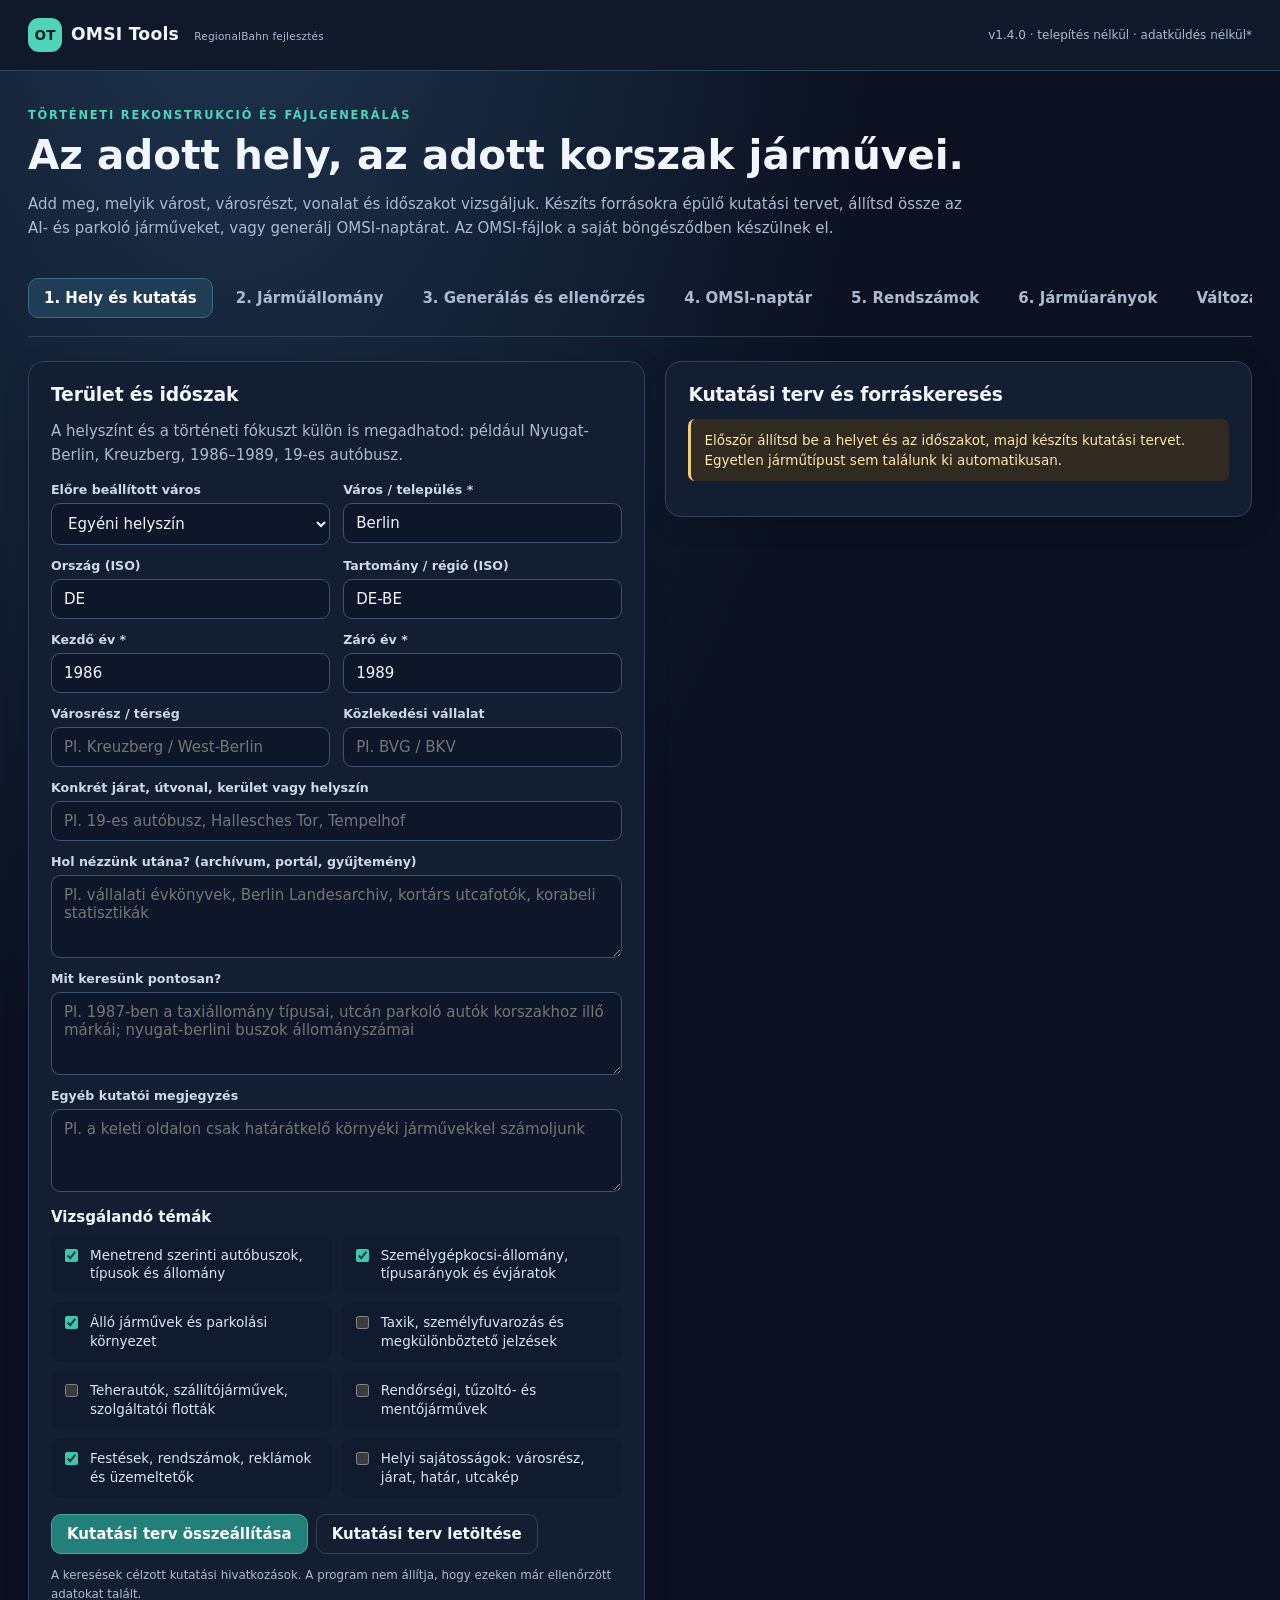
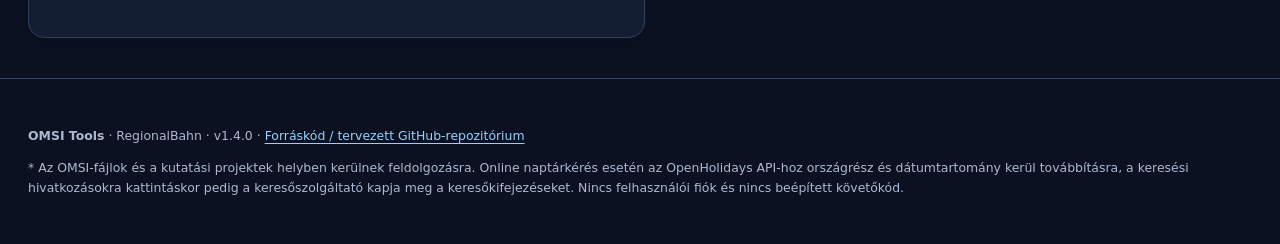
==== commit 449b24fb: "Publish OMSI Tools v1.4.0 registrations.txt and sourced fleet share editor" ====
--- a/omsitools/index.html
+++ b/omsitools/index.html
@@ -1,8 +1,8 @@
 <!doctype html>
 <html lang="hu"><head><meta charset="utf-8"><meta name="viewport" content="width=device-width,initial-scale=1"><meta name="description" content="OMSI Tools: történeti AI-járműlisták, parkoló járművek és naptárfájlok összeállítása"><meta name="robots" content="noindex,nofollow"><meta name="referrer" content="no-referrer"><meta name="theme-color" content="#0b1120"><link rel="stylesheet" href="./style.css"><title>OMSI Tools | RegionalBahn</title></head>
-<body><header class="topbar"><div class="shell"><div class="brand"><span class="logo">OT</span>OMSI Tools <span class="sub">RegionalBahn fejlesztés</span></div><div class="top-right">v1.3.0 · telepítés nélkül · adatküldés nélkül*</div></div></header>
+<body><header class="topbar"><div class="shell"><div class="brand"><span class="logo">OT</span>OMSI Tools <span class="sub">RegionalBahn fejlesztés</span></div><div class="top-right">v1.4.0 · telepítés nélkül · adatküldés nélkül*</div></div></header>
 <main class="shell"><section class="hero"><div class="eyebrow">Történeti rekonstrukció és fájlgenerálás</div><h1>Az adott hely, az adott korszak járművei.</h1><p>Add meg, melyik várost, városrészt, vonalat és időszakot vizsgáljuk. Készíts forrásokra épülő kutatási tervet, állítsd össze az AI- és parkoló járműveket, vagy generálj OMSI-naptárat. Az OMSI-fájlok a saját böngésződben készülnek el.</p></section>
-<nav class="tabs" aria-label="OMSI Tools eszközök"><button type="button" class="tab active" data-tab="research" aria-selected="true">1. Hely és kutatás</button><button type="button" class="tab" data-tab="fleet" aria-selected="false">2. Járműállomány</button><button type="button" class="tab" data-tab="files" aria-selected="false">3. Generálás és ellenőrzés</button><button type="button" class="tab" data-tab="calendar" aria-selected="false">4. OMSI-naptár</button><button type="button" class="tab" data-tab="changelog" aria-selected="false">Változásnapló</button></nav>
+<nav class="tabs" aria-label="OMSI Tools eszközök"><button type="button" class="tab active" data-tab="research" aria-selected="true">1. Hely és kutatás</button><button type="button" class="tab" data-tab="fleet" aria-selected="false">2. Járműállomány</button><button type="button" class="tab" data-tab="files" aria-selected="false">3. Generálás és ellenőrzés</button><button type="button" class="tab" data-tab="calendar" aria-selected="false">4. OMSI-naptár</button><button type="button" class="tab" data-tab="registrations" aria-selected="false">5. Rendszámok</button><button type="button" class="tab" data-tab="fleetratios" aria-selected="false">6. Járműarányok</button><button type="button" class="tab" data-tab="changelog" aria-selected="false">Változásnapló</button></nav>
 <section id="research" class="section active" aria-label="Történeti kutatás"><div class="layout"><div class="panel"><h2>Terület és időszak</h2><p class="lead">A helyszínt és a történeti fókuszt külön is megadhatod: például Nyugat-Berlin, Kreuzberg, 1986–1989, 19-es autóbusz.</p><div class="field-grid"><div class="field"><span>Előre beállított város</span><select id="placePreset"><option value="custom">Egyéni helyszín</option></select></div><div class="field"><span>Város / település *</span><input type="text" id="place" value="Berlin" placeholder="Pl. Berlin, Budapest, Hamburg"></div><div class="field"><span>Ország (ISO)</span><input type="text" id="country" value="DE" maxlength="2" placeholder="DE"></div><div class="field"><span>Tartomány / régió (ISO)</span><input type="text" id="region" value="DE-BE" placeholder="DE-BE"></div><div class="field"><span>Kezdő év *</span><input type="number" id="periodStart" value="1986" min="1900" max="2099"></div><div class="field"><span>Záró év *</span><input type="number" id="periodEnd" value="1989" min="1900" max="2099"></div><div class="field"><span>Városrész / térség</span><input id="area" type="text" placeholder="Pl. Kreuzberg / West-Berlin"></div><div class="field"><span>Közlekedési vállalat</span><input id="operator" type="text" placeholder="Pl. BVG / BKV"></div><div class="field full"><span>Konkrét járat, útvonal, kerület vagy helyszín</span><input id="route" type="text" placeholder="Pl. 19-es autóbusz, Hallesches Tor, Tempelhof"></div><div class="field full"><span>Hol nézzünk utána? (archívum, portál, gyűjtemény)</span><textarea id="where" placeholder="Pl. vállalati évkönyvek, Berlin Landesarchiv, kortárs utcafotók, korabeli statisztikák"></textarea></div><div class="field full"><span>Mit keresünk pontosan?</span><textarea id="what" placeholder="Pl. 1987-ben a taxiállomány típusai, utcán parkoló autók korszakhoz illő márkái; nyugat-berlini buszok állományszámai"></textarea></div><div class="field full"><span>Egyéb kutatói megjegyzés</span><textarea id="notes" placeholder="Pl. a keleti oldalon csak határátkelő környéki járművekkel számoljunk"></textarea></div></div><h3>Vizsgálandó témák</h3><div id="topicChecks" class="checklist"></div><div class="actionbar"><button id="makeResearch" class="btn-primary">Kutatási terv összeállítása</button><button id="downloadResearch" class="btn-plain">Kutatási terv letöltése</button></div><p class="hint">A keresések célzott kutatási hivatkozások. A program nem állítja, hogy ezeken már ellenőrzött adatokat talált.</p></div><div class="panel"><h2>Kutatási terv és forráskeresés</h2><div class="alert" id="researchStatus">Először állítsd be a helyet és az időszakot, majd készíts kutatási tervet. Egyetlen járműtípust sem találunk ki automatikusan.</div><div id="researchLinks" class="stack"></div></div></div></section>
 <section id="fleet" class="section" aria-label="Járműállomány"><div class="layout"><div class="panel catalog-panel">
 <h2>Saját közúti járműkatalógus · elsődleges referencia</h2>
@@ -26,6 +26,49 @@
 </div><div class="panel"><h2 id="vehicleFormTitle">Jármű hozzáadása</h2><p class="lead">Egy sor egy konkrét OMSI-modell vagy menetrendi állományegység. Az időbeli és helyszíni illeszkedést te igazolhatod az adatforrással.</p><form id="vehicleForm"><div class="field-grid"><div class="field full"><span>Megnevezés *</span><input id="vName" type="text" placeholder="Pl. típus és sorozat" required></div><div class="field"><span>Felhasználás</span><select id="vMode"><option value="random">Közúti AI-jármű</option><option value="depot">Menetrendi jármű</option><option value="park">Csak parkoló jármű</option></select></div><div class="field"><span>Adat minősége</span><select id="vStatus"><option value="proposed">Feltételezett / ellenőrzendő</option><option value="verified">Forrás alapján igazolt</option></select></div><div class="field"><span>Használat kezdő éve</span><input id="vFrom" type="number" min="1900" max="2099" placeholder="Pl. 1985"></div><div class="field"><span>Használat utolsó éve</span><input id="vTo" type="number" min="1900" max="2099" placeholder="Pl. 1992"></div><div class="field full"><span>AI-modell útvonala (.bus vagy .ovh)</span><input id="vAiPath" type="text" placeholder="Vehicles\...\jarmu.ovh"></div><div class="field"><span>AI-csoport</span><select id="vGroup"></select></div><div class="field"><span>Relatív előfordulási súly</span><input id="vWeight" type="number" value="1" min="1" max="1000"></div><div class="field full"><span>Parkoló objektum (.sco), ha van</span><input id="vParkPath" type="text" placeholder="Vehicles\...\parked.sco"></div><div class="field full"><span>Parkoló előfordulási súly (ismételt sorok)</span><input id="vParkWeight" type="number" value="1" min="1" max="20"></div><div class="field"><span>Menetrendi csoport / telephely</span><input id="vDepot" type="text" placeholder="Pl. Hof Spandau"></div><div class="field"><span>HOF-név</span><input id="vHof" type="text" placeholder="Pl. Spandau 1994"></div><div class="field"><span>Állományszám</span><input id="vFleet" type="text" placeholder="Pl. 3961"></div><div class="field"><span>Rendszám</span><input id="vReg" type="text" placeholder="Pl. B-V 3961"></div><div class="field full"><span>Festés OMSI-azonosítója (repaint)</span><input id="vRepaint" type="text" placeholder="A .cti állományban lévő név"></div><div class="field"><span>Menetrendi belépés (YYYYMMDD)</span><input id="vValidFrom" type="text" placeholder="19860901" maxlength="8"></div><div class="field"><span>Menetrendi kilépés (YYYYMMDD)</span><input id="vValidTo" type="text" placeholder="19891231" maxlength="8"></div><div class="field full"><span>Forrás (URL)</span><input id="vSource" type="text" placeholder="https://..."></div><div class="field full"><span>Megjegyzés / bizonyíték</span><textarea id="vEvidence" placeholder="Fénykép, állományjegyzék, forrásoldal és megfigyelés"></textarea></div></div><div class="actionbar"><button class="btn-primary" type="submit" id="saveVehicle">Jármű mentése</button><button type="button" class="btn-plain" id="clearVehicle">Űrlap ürítése</button></div></form></div><div class="panel"><div class="flex-between"><h2>Felvett járművek</h2><span class="fine" id="fleetCount">0 jármű</span></div><p class="lead">A kiválasztott időszakra eső rekordokból épülnek az állományok. Az alapajánlás a saját listáidból készül; csak a kiválasztott járművek kerülnek a projektbe.</p><div id="fleetList"></div><div class="actionbar"><button id="exportProject">Projekt mentése (.json)</button><button id="importProjectBtn" class="btn-plain">Projekt betöltése</button><input id="importProject" class="hidden" type="file" accept=".json,application/json"></div><div class="alert">A „forrás alapján igazolt” minősítést a felhasználó állítja be. A webalkalmazás a hivatkozás hitelességét nem ellenőrzi automatikusan.</div></div></div></section>
 <section id="files" class="section" aria-label="Fájlok és ellenőrzés"><div class="layout"><div class="panel"><h2>AI-lista és parkoló járművek</h2><p class="lead">A saját katalógusból ajánlott vagy kézzel felvett, időszakhoz illő járművekből új <code>ailists.cfg</code> és <code>parklist_p.txt</code> készül. Az eredeti állományokat nem írjuk felül.</p><label class="check"><input type="checkbox" id="onlyVerified">Csak a forrással igazoltnak jelölt járműveket használd</label><div class="actionbar"><button id="generateTraffic" class="btn-primary">OMSI-járműfájlok generálása</button><button id="downloadTraffic" class="btn-plain" disabled>ZIP letöltése</button></div><div id="trafficStatus" class="alert">Ha nem adtál hozzá kézzel járművet, a generátor automatikusan a saját referencialistáidból válogat. A javaslatot előzetesen a Járműállomány fülön ellenőrizheted.</div><h3>Előnézet: ailists.cfg</h3><pre id="aiPreview" class="monospace">Nincs még generált fájl.</pre><h3>Előnézet: parklist_p.txt</h3><pre id="parkPreview" class="monospace">Nincs még generált fájl.</pre></div><div class="panel"><h2>Meglévő állományok vizsgálata</h2><p class="lead">Tölts fel OMSI-fájlokat, és a felület jelzi a szerkezeti figyelmeztetéseket, a gyakoriságot és a szándékosnak is tekinthető ismétléseket.</p><div class="filebox"><strong>ailists.cfg</strong><input id="fileAilist" type="file" accept=".cfg,.txt,text/plain"><p class="hint">A régi OMSI 1 formátumot a program csak részlegesen értelmezi.</p></div><div class="filebox top-small"><strong>parklist_p.txt</strong><input id="fileParklist" type="file" accept=".txt,text/plain"></div><div class="actionbar"><button id="inspectFiles">Fájlok ellenőrzése</button></div><div id="inspectResults" class="stack"><p class="fine">Még nem töltöttél fel ellenőrizhető fájlokat.</p></div></div></div></section>
 <section id="calendar" class="section" aria-label="OMSI naptár"><div class="layout"><div class="panel"><h2>Ünnepek, iskolaszünetek és időzóna</h2><p class="lead">Nyolc ország, 16 német tartomány, kantonok, régiók és 200-nál több előre megadott város közül választhatsz. A hivatalos területi lista online frissül. A város önmagában nem garantál városi szintű iskolaszünet-adatokat. Németországban 1970-től külön NSZK/NDK történeti szabályok használhatók, más országok 2020 előtti ünnep- és iskolaszüneti lefedettsége még nem teljes.</p><div class="field-grid"><div class="field"><span>Ország</span><select id="calCountry"></select></div><div class="field"><span>Tartomány / kanton / régió / országrész</span><select id="calRegion"></select></div><div class="field full"><span>Fontosabb város (nem kötelező)</span><select id="calCity"><option value="">Teljes tartomány</option></select></div><div class="field full" id="calHistoryRow" hidden><span>Történeti Németország (1970–1990)</span><select id="calHistoryMode"><option value="auto">Automatikus (egykori keleti/nyugati terület alapján)</option><option value="FRG">NSZK / Nyugat-Berlin (1970–1990)</option><option value="GDR">NDK / Kelet-Berlin (1970–1990)</option></select><span class="hint">Berlin 1990 előtti időszakában kötelező Kelet- vagy Nyugat-Berlint megadni. A mai tartományi határok nem azonosak az NDK korabeli 14 körzetével. Az 1990-es év átmeneti és részleges, 1991-től a német újraegyesítés utáni szabályok érvényesek.</span></div><div class="field full" id="calGroupRow"><span>Iskolatípus / különleges szünetcsoport (ha van)</span><select id="calGroup"><option value="">Általános</option></select></div><div class="field full"><div class="alert" id="calGeoNote" role="status">Válassz országot, tartományt és települést.</div></div><div class="field"><span>Időzóna (IANA)</span><input type="text" id="calZone" value="Europe/Berlin"></div><div class="field"><span>Szélesség (lat)</span><input id="calLat" type="number" step="any" value="52.52"></div><div class="field"><span>Hosszúság (lon)</span><input id="calLon" type="number" step="any" value="13.405"></div><div class="field"><span>Kezdő év</span><input id="calStart" type="number" min="1970" max="2098" value="2026"></div><div class="field"><span>Záró év</span><input id="calEnd" type="number" min="1970" max="2098" value="2027"></div><div class="field full"><span>Adatforrás</span><select id="calSource"><option value="online">Online: OpenHolidays / UK bank holidays (közzétett adatok)</option><option value="file">Saját Holidays.txt beolvasása</option><option value="time">Csak időzóna; Holidays.txt nélkül</option></select></div><div class="field full" id="holidayUploadRow" hidden><span>Meglévő Holidays.txt</span><input id="calHolidayFile" type="file" accept=".txt,text/plain"></div><div class="field full"><span>Helyi eltérések CSV-fájlja (nem kötelező)</span><input id="calOverrides" type="file" accept=".csv,text/csv"><span class="hint">Fejléc: place_id;kind;start;end;name;action. A place_id a ZIP-ben szereplő hely azonosítója (város esetén az ország és a város neve alapján).</span></div></div><div class="actionbar"><button id="generateCalendar" class="btn-primary">OMSI-naptár előállítása</button><button id="downloadCalendar" disabled>ZIP letöltése</button></div><div class="alert" id="calStatus">Online naptárhoz internet kell. Az Egyesült Királyságban az iskolaszüneteket külön CSV-vel kell rögzíteni; másutt is lehetnek települési és iskolatípus-eltérések.</div></div><div class="panel"><h2>Naptár előnézete</h2><div class="stats"><div class="stat"><strong id="calCountPublic">–</strong><span>Ünnepnap</span></div><div class="stat"><strong id="calCountSchool">–</strong><span>Szünetidőszak</span></div><div class="stat"><strong id="calCountDst">–</strong><span>Óraátállítási időszak</span></div></div><h3>timezone.txt</h3><pre id="timezonePreview" class="monospace">Nincs generált állomány.</pre><h3>Holidays.txt</h3><pre id="holidayPreview" class="monospace">Nincs generált állomány.</pre><p class="hint">A történeti német naptár 1970-től NSZK/NDK megkülönböztetéssel készül; az 1990-es átmenet és az iskolaszünetek ellenőrzést igényelnek. Hosszabb korszaknál a hivatalos adatbázis nem feltétlenül tartalmaz minden évet. A hiányzó időszakokat nem pótoljuk kitalált szünetekkel. Az események pontosságát külön ellenőrizd.</p></div></div></section>
-<section id="changelog" class="section" aria-label="Változásnapló"><div class="panel"><h2>Változásnapló</h2><div class="change"><time datetime="2026-11-21">2026. november 21.</time><h3>v1.3.0 – Saját AI- és parkoló járműkatalógus</h3><p>2727 közúti AI-bejegyzés és 1090 parkolóobjektum importálása. Típus- és évjáratfelismerés, ország/rendszám szerinti szűrés, NSZK/NDK külön kezelés, LOD és különleges járművek elkülönítése, átnézhető ajánlások és elsődleges saját forráskatalógus.</p></div><div class="change"><time datetime="2026-11-21">2026. november 21.</time><h3>v1.3.0 – Történeti Németország 1970-től</h3><p>NSZK és NDK külön ünnepnapi szabályokkal; a 17. június és 7. október eltérései, az 1975. és 1985. évi NDK-kivételek, az 1990-es átmenet, kelet- és nyugat-berlini kézi választó. Részleges történeti iskolaszünet-lefedettség és forráshivatkozások.</p></div><div class="change"><time datetime="2026-11-21">2026. november 21.</time><h3>v1.3.0 – Nyolc ország, területi választó és városi előbeállítások</h3><p>Mind a 16 német tartomány, Ausztria, Svájc, Franciaország, Magyarország, Csehország, Szlovákia és az Egyesült Királyság. Több mint 200 város, OpenHolidays terület- és iskolatípus-választó, brit bank holiday-adatforrás, helyi figyelmeztetések, CSV-kivételek, Windows-1250 kódlap a magyar/cseh/szlovák adatokhoz.</p></div><div class="change"><time datetime="2026-11-21">2026. november 21.</time><h3>v1.3.0 – Az első webes változat</h3><p>Önálló, telepítés nélkül működő OMSI-felület. Kutatási terv helyszínre, évintervallumra, vállalatra és vonalra bontva; kézi járműadatbázis; forrásminősítés; OMSI 2 AI-lista és parkoló járműállomány generálása; fájlellenőrzés; OpenHolidays-alapú ünnepnapok, iskolaszünetek és IANA-időzónaadatok; ZIP-csomagok; projekt importálása és exportálása.</p></div><p><a href="./CHANGELOG.md">Teljes fejlesztői változásnapló (Markdown)</a> · <a href="./README.md">Használati útmutató</a></p></div></section>
+
+<section id="registrations" class="section" aria-label="Rendszámgenerátor"><div class="layout">
+<div class="panel"><h2>OMSI-rendszámgenerátor</h2><p class="lead">Különféle történeti és mai rendszámrendszerek, egy vagy több körzet és fiktív OMSI-helyszínkód alapján készít <code>registrations.txt</code> állományt. Minden egyedi rendszám külön sorba kerül.</p>
+<div class="field-grid">
+ <div class="field"><span>Ország / állam</span><select id="regCountry"></select></div>
+ <div class="field full"><span>Rendszámrendszer</span><select id="regScheme"></select></div>
+ <div class="field"><span>Vizsgált év</span><input id="regYear" type="number" min="1950" max="2099" value="1986"></div>
+ <div class="field"><span>A fájl hossza (rendszámok száma)</span><input id="regCount" type="number" min="1" max="100000" value="1000"></div>
+ <div class="field"><span>OMSI elválasztójel</span><select id="regSeparator"><option value="-">- (kötőjel, matricahely lehet)</option><option value=" ">Szóköz (nincs kötőjel)</option></select></div>
+ <div class="field"><span>Újragenerálható véletlenmag</span><input id="regSeed" type="text" value="regionalbahn" placeholder="Pl. Berlin-1986"></div>
+ <div id="regAreaSection" class="field full"><span>Választott körzetek / kantonok / területek (több is)</span><div id="regAreaChoices" class="area-choices"></div><span class="hint">A területi kódot csak az adott ország rendszámtípusánál értelmezzük. A fiktív területeket külön is megadhatod.</span></div>
+ <div class="field full" id="regCustomSection"><span>További valódi vagy fiktív kódok (nem kötelező)</span><textarea id="regCustomAreas" placeholder="AH:4, TH:2, HER:1, WIN:1&#10;Kód:súly formában is megadható."></textarea><span class="hint">Súly nélkül a kód súlya 1. A felsorolt területek egy közös, véletlenszerűen súlyozott állományt adnak. Az egyéni/fiktív kódok nem feltétlenül valós, kiadott körzetkódok.</span></div>
+ <div class="field full"><label class="check"><input type="checkbox" id="regSecondHalf"> Brit modern rendszám: szeptemberi félév (évkód + 50)</label></div>
+ </div>
+ <div class="actionbar"><button id="regGenerate" class="btn-primary" type="button">Rendszámok generálása</button><button id="regDownload" type="button" disabled>registrations.txt letöltése</button></div>
+ <div id="regStatus" class="alert">Válassz rendszámrendszert, területet és darabszámot. A kimenet szintetikus OMSI-játékszimuláció, nem ténylegesen kiadott rendszámjegyzék.</div>
+</div>
+<div class="panel"><h2>Előnézet és minták</h2><div class="stats"><div class="stat"><strong id="regActual">–</strong><span>Egyedi sor</span></div><div class="stat"><strong id="regBytes">–</strong><span>Fájlméret (bájt)</span></div><div class="stat"><strong id="regAreaNumber">–</strong><span>Terület</span></div></div>
+<h3>registrations.txt</h3><pre id="regPreview" class="monospace">Nincs még generált állomány.</pre>
+<div class="alert" id="regNotes">A '-' az OMSI megjelenítőjében matricahelyet jelölhet, ám a különböző országok valós rendszámfelépítése ettől eltér. A formátumokat külön ellenőrizd a választott járműmoddal.</div>
+<h3>Saját nyugat-berlini mintajegyzék</h3><p class="fine">A feltöltött, 671 soros állomány 670 négyjegyű és egy háromjegyű azonosítót tartalmaz. Az eredetit megőriztem, nem mint érvényes állami rendszám-adatbázist, hanem mint az OMSI-hoz készült mintát.</p>
+<p><a href="./references/berlin_registrations_671.txt" download="registrations_berlin_referencia.txt">A 671 eredeti berlini rendszám letöltése</a></p>
+</div></div></section>
+
+<section id="fleetratios" class="section" aria-label="Valós járműarányok és forráskutatás"><div class="layout">
+<div class="panel"><h2>Történeti járműarányok: adatok és becslések külön</h2>
+<p class="lead">Valós statisztikai adatból számolt márkasúlyok az AI-forgalomhoz. A forrás alapján azonosítható az év, terület és adatfajta. <strong>A nyilvántartott autók aránya nem azonos a mozgó közúti forgalom arányával.</strong></p>
+<div class="field-grid">
+ <div class="field full"><span>Adatforrás / statisztikai profil</span><select id="mixProfile"></select></div>
+ <div class="field full"><label class="check"><input id="mixProxyConfirm" type="checkbox"> Engedélyezem, hogy más település vagy más év adatait kizárólag becslési segédletként alkalmazzuk</label></div><div class="field full"><span>Hiányzó márkák kezelése</span><select id="mixUnknown"><option value="keep">Meglévő súlyukat megtartani</option><option value="drop">Súlyozáskor nem besorolt AI-kat kihagyni</option></select></div>
+ <div class="field full"><span>Saját, ellenőrzött márkastatisztika importja (CSV)</span><input id="mixCSV" type="file" accept=".csv,text/csv"></div>
+ <div class="field"><span>Saját adatsor helye / címe</span><input id="mixPlace" type="text" placeholder="Pl. Berlin (West)"></div>
+ <div class="field"><span>Az adatsor éve</span><input id="mixYear" type="number" min="1900" max="2099" value="1986"></div>
+ <div class="field full"><span>Saját adatsor nyilvános forrás-URL-je</span><input id="mixSource" type="text" placeholder="https://..."></div>
+</div>
+<div class="actionbar"><button id="mixInspect" type="button" class="btn-primary">Adatok és arányok megjelenítése</button><button id="mixApply" type="button">Forrásalapú súlyok alkalmazása a projektre</button><button id="mixTemplate" type="button" class="btn-plain">CSV-sablon letöltése</button></div>
+<div id="mixStatus" class="alert">A nyugat-berlini 1986-os pontos márkaállomány még nincs igazolt adatforrásból meg. Az 1985-ös országos újautóadat csak közelítés, a müncheni 1981-es pedig pontos városi, de nem berlini adatsor.</div>
+</div>
+<div class="panel"><h2>Forrástábla és alkalmazhatóság</h2>
+<p id="mixProvenance" class="fine">Válassz egy adatforrást.</p>
+<div id="mixTable" class="mix-table"></div>
+<p class="hint">A program csak a katalógusban szereplő márkákhoz rendel új, relatív OMSI-súlyokat. A hiányzó márkákat listázza, a járműtípusok közti megoszlás márkán belül becslés, és minden módosítás az ellenőrizhető projektadathoz kerül.</p>
+</div></div></section>
+<section id="changelog" class="section" aria-label="Változásnapló"><div class="panel"><h2>Változásnapló</h2><div class="change"><time datetime="2026-11-21">2026. november 21.</time><h3>v1.4.0 – Rendszámgenerátor és történeti járműarányok</h3><p>21 országos/történeti rendszámrendszer, egyedi sorokból álló registrations.txt, területi és fiktív kódok, elválasztók és 671 soros berlini referencia. Hivatalos müncheni 1981-es állományi adatok, 1985-ös NSZK+Nyugat-Berlin újregisztrációs modellminta, nyugat-berlini 1987-es összesített adat, CSV-import és külön forrásminősítés.</p></div><div class="change"><time datetime="2026-11-21">2026. november 21.</time><h3>v1.4.0 – Saját AI- és parkoló járműkatalógus</h3><p>2727 közúti AI-bejegyzés és 1090 parkolóobjektum importálása. Típus- és évjáratfelismerés, ország/rendszám szerinti szűrés, NSZK/NDK külön kezelés, LOD és különleges járművek elkülönítése, átnézhető ajánlások és elsődleges saját forráskatalógus.</p></div><div class="change"><time datetime="2026-11-21">2026. november 21.</time><h3>v1.4.0 – Történeti Németország 1970-től</h3><p>NSZK és NDK külön ünnepnapi szabályokkal; a 17. június és 7. október eltérései, az 1975. és 1985. évi NDK-kivételek, az 1990-es átmenet, kelet- és nyugat-berlini kézi választó. Részleges történeti iskolaszünet-lefedettség és forráshivatkozások.</p></div><div class="change"><time datetime="2026-11-21">2026. november 21.</time><h3>v1.4.0 – Nyolc ország, területi választó és városi előbeállítások</h3><p>Mind a 16 német tartomány, Ausztria, Svájc, Franciaország, Magyarország, Csehország, Szlovákia és az Egyesült Királyság. Több mint 200 város, OpenHolidays terület- és iskolatípus-választó, brit bank holiday-adatforrás, helyi figyelmeztetések, CSV-kivételek, Windows-1250 kódlap a magyar/cseh/szlovák adatokhoz.</p></div><div class="change"><time datetime="2026-11-21">2026. november 21.</time><h3>v1.4.0 – Az első webes változat</h3><p>Önálló, telepítés nélkül működő OMSI-felület. Kutatási terv helyszínre, évintervallumra, vállalatra és vonalra bontva; kézi járműadatbázis; forrásminősítés; OMSI 2 AI-lista és parkoló járműállomány generálása; fájlellenőrzés; OpenHolidays-alapú ünnepnapok, iskolaszünetek és IANA-időzónaadatok; ZIP-csomagok; projekt importálása és exportálása.</p></div><p><a href="./CHANGELOG.md">Teljes fejlesztői változásnapló (Markdown)</a> · <a href="./README.md">Használati útmutató</a></p></div></section>
 <div id="globalStatus" class="alert hidden" role="status" aria-live="polite"></div>
-</main><footer class="foot"><div class="shell"><p><strong>OMSI Tools</strong> · RegionalBahn · v1.3.0 · <a href="https://github.com/phalasz80/omsitools" rel="noopener noreferrer">Forráskód / tervezett GitHub-repozitórium</a></p><p>* Az OMSI-fájlok és a kutatási projektek helyben kerülnek feldolgozásra. Online naptárkérés esetén az OpenHolidays API-hoz országrész és dátumtartomány kerül továbbításra, a keresési hivatkozásokra kattintáskor pedig a keresőszolgáltató kapja meg a keresőkifejezéseket. Nincs felhasználói fiók és nincs beépített követőkód.</p></div></footer><script type="module" src="./app.mjs"></script></body></html>
+</main><footer class="foot"><div class="shell"><p><strong>OMSI Tools</strong> · RegionalBahn · v1.4.0 · <a href="https://github.com/phalasz80/omsitools" rel="noopener noreferrer">Forráskód / tervezett GitHub-repozitórium</a></p><p>* Az OMSI-fájlok és a kutatási projektek helyben kerülnek feldolgozásra. Online naptárkérés esetén az OpenHolidays API-hoz országrész és dátumtartomány kerül továbbításra, a keresési hivatkozásokra kattintáskor pedig a keresőszolgáltató kapja meg a keresőkifejezéseket. Nincs felhasználói fiók és nincs beépített követőkód.</p></div></footer><script type="module" src="./app.mjs"></script></body></html>
--- a/omsitools/style.css
+++ b/omsitools/style.css
@@ -13,3 +13,12 @@
 .catalog-path{font: .73rem/1.4 ui-monospace,Consolas,monospace;overflow-wrap:anywhere;color:#b6d3ed}
 .catalog-sub{font-size:.75rem;color:var(--muted);overflow-wrap:anywhere}
 @media(max-width:940px){.catalog-results{grid-template-columns:1fr}}
+
+.area-choices{display:grid;grid-template-columns:repeat(2,minmax(0,1fr));gap:6px;max-height:210px;overflow-y:auto;background:#0c1627;padding:10px;border:1px solid var(--line);border-radius:10px}
+.area-check{font-size:.78rem;line-height:1.35;display:flex;gap:7px;align-items:start}
+.area-check input{accent-color:var(--accent);margin-top:2px}
+.mix-table{overflow-x:auto;max-height:490px;overflow-y:auto}
+.mix-table-data{width:100%;border-collapse:collapse;margin-top:12px;font-size:.83rem}
+.mix-table-data th,.mix-table-data td{padding:8px 6px;text-align:left;border-bottom:1px solid var(--line)}
+.mix-table-data th{font-weight:700;color:var(--muted)}
+@media(max-width:580px){.area-choices{grid-template-columns:1fr}}
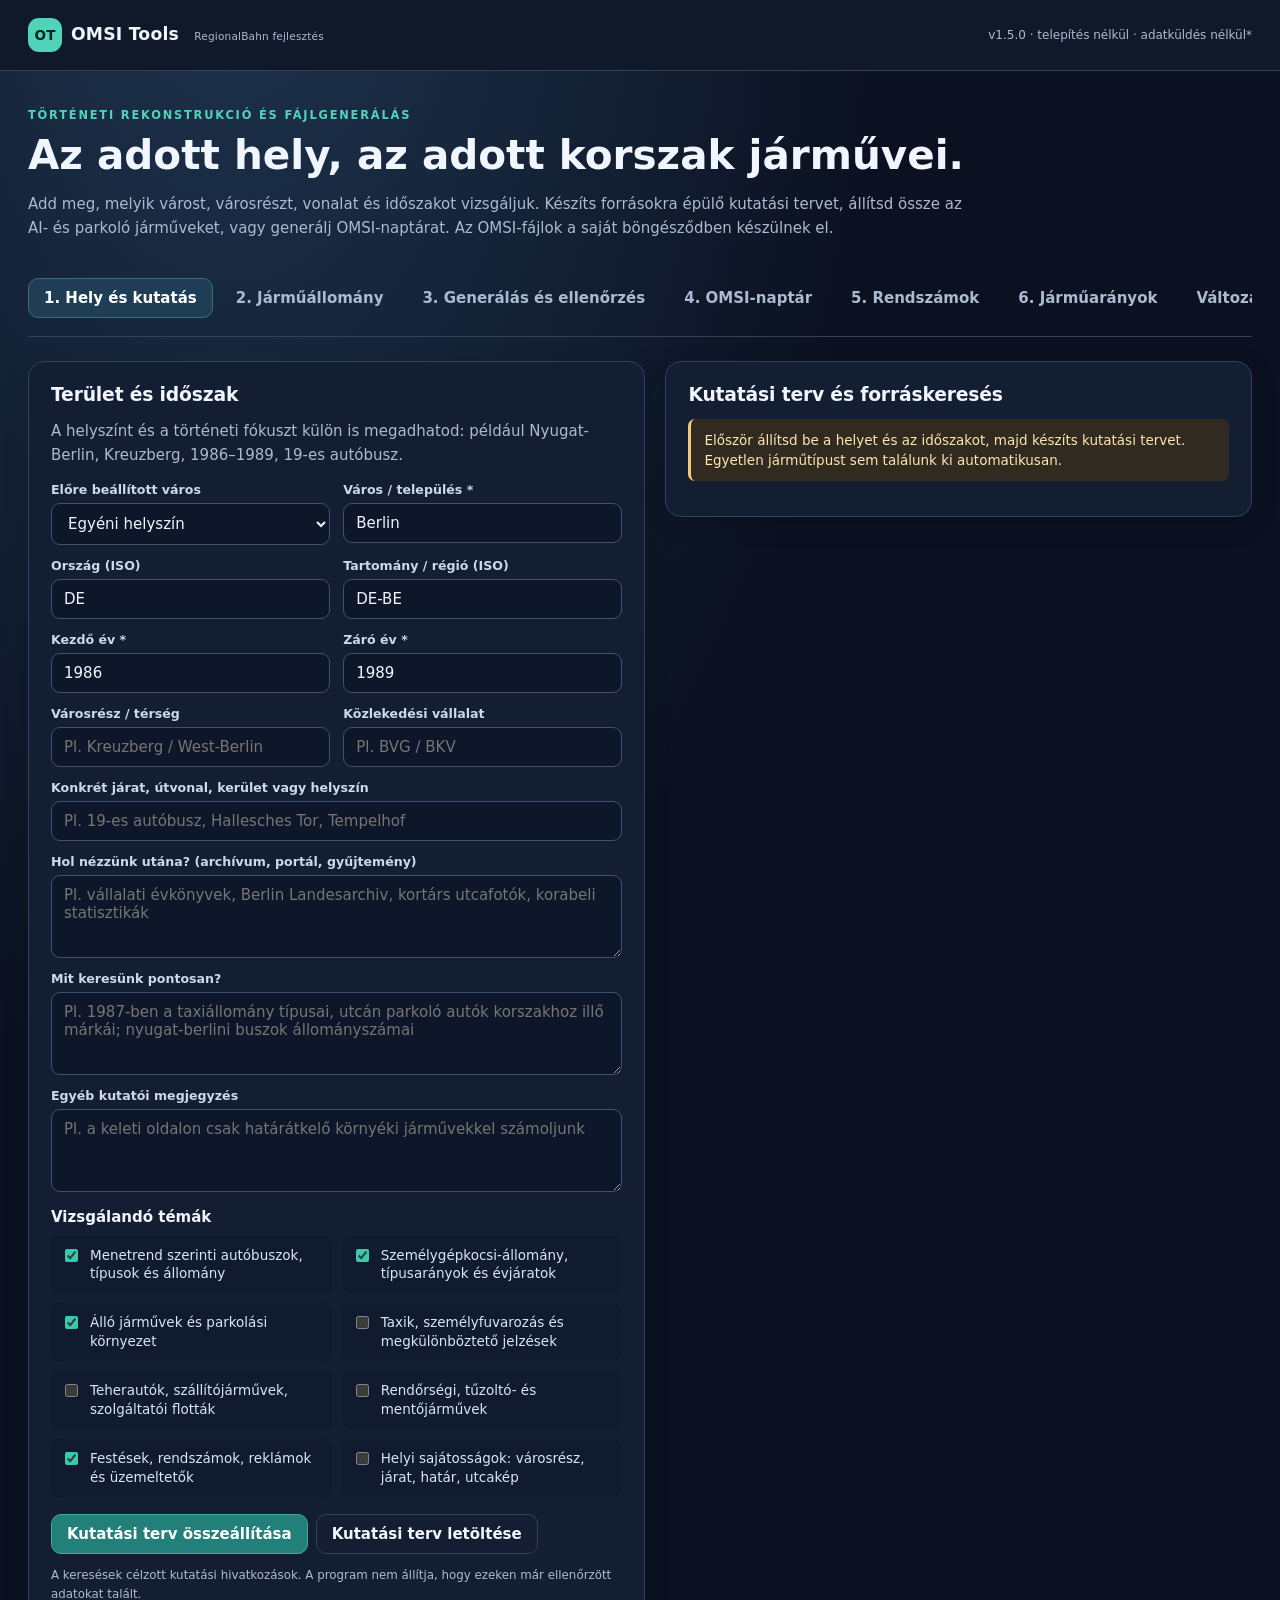
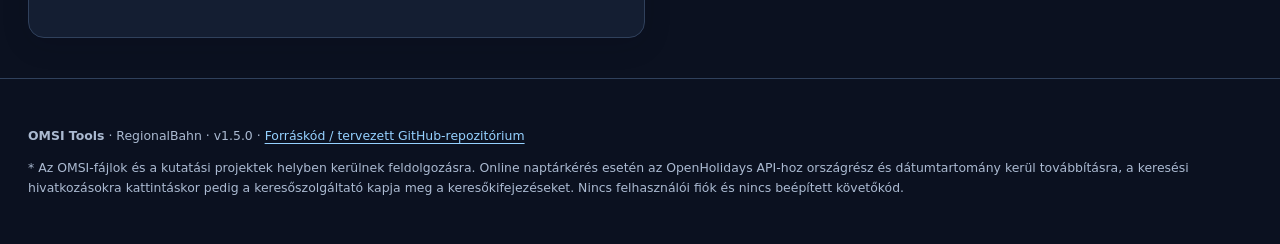
==== commit d11557c0: "Publish OMSI Tools v1.5.0 historical registration periods and special vehicle categories" ====
--- a/omsitools/index.html
+++ b/omsitools/index.html
@@ -1,6 +1,6 @@
 <!doctype html>
 <html lang="hu"><head><meta charset="utf-8"><meta name="viewport" content="width=device-width,initial-scale=1"><meta name="description" content="OMSI Tools: történeti AI-járműlisták, parkoló járművek és naptárfájlok összeállítása"><meta name="robots" content="noindex,nofollow"><meta name="referrer" content="no-referrer"><meta name="theme-color" content="#0b1120"><link rel="stylesheet" href="./style.css"><title>OMSI Tools | RegionalBahn</title></head>
-<body><header class="topbar"><div class="shell"><div class="brand"><span class="logo">OT</span>OMSI Tools <span class="sub">RegionalBahn fejlesztés</span></div><div class="top-right">v1.4.0 · telepítés nélkül · adatküldés nélkül*</div></div></header>
+<body><header class="topbar"><div class="shell"><div class="brand"><span class="logo">OT</span>OMSI Tools <span class="sub">RegionalBahn fejlesztés</span></div><div class="top-right">v1.5.0 · telepítés nélkül · adatküldés nélkül*</div></div></header>
 <main class="shell"><section class="hero"><div class="eyebrow">Történeti rekonstrukció és fájlgenerálás</div><h1>Az adott hely, az adott korszak járművei.</h1><p>Add meg, melyik várost, városrészt, vonalat és időszakot vizsgáljuk. Készíts forrásokra épülő kutatási tervet, állítsd össze az AI- és parkoló járműveket, vagy generálj OMSI-naptárat. Az OMSI-fájlok a saját böngésződben készülnek el.</p></section>
 <nav class="tabs" aria-label="OMSI Tools eszközök"><button type="button" class="tab active" data-tab="research" aria-selected="true">1. Hely és kutatás</button><button type="button" class="tab" data-tab="fleet" aria-selected="false">2. Járműállomány</button><button type="button" class="tab" data-tab="files" aria-selected="false">3. Generálás és ellenőrzés</button><button type="button" class="tab" data-tab="calendar" aria-selected="false">4. OMSI-naptár</button><button type="button" class="tab" data-tab="registrations" aria-selected="false">5. Rendszámok</button><button type="button" class="tab" data-tab="fleetratios" aria-selected="false">6. Járműarányok</button><button type="button" class="tab" data-tab="changelog" aria-selected="false">Változásnapló</button></nav>
 <section id="research" class="section active" aria-label="Történeti kutatás"><div class="layout"><div class="panel"><h2>Terület és időszak</h2><p class="lead">A helyszínt és a történeti fókuszt külön is megadhatod: például Nyugat-Berlin, Kreuzberg, 1986–1989, 19-es autóbusz.</p><div class="field-grid"><div class="field"><span>Előre beállított város</span><select id="placePreset"><option value="custom">Egyéni helyszín</option></select></div><div class="field"><span>Város / település *</span><input type="text" id="place" value="Berlin" placeholder="Pl. Berlin, Budapest, Hamburg"></div><div class="field"><span>Ország (ISO)</span><input type="text" id="country" value="DE" maxlength="2" placeholder="DE"></div><div class="field"><span>Tartomány / régió (ISO)</span><input type="text" id="region" value="DE-BE" placeholder="DE-BE"></div><div class="field"><span>Kezdő év *</span><input type="number" id="periodStart" value="1986" min="1900" max="2099"></div><div class="field"><span>Záró év *</span><input type="number" id="periodEnd" value="1989" min="1900" max="2099"></div><div class="field"><span>Városrész / térség</span><input id="area" type="text" placeholder="Pl. Kreuzberg / West-Berlin"></div><div class="field"><span>Közlekedési vállalat</span><input id="operator" type="text" placeholder="Pl. BVG / BKV"></div><div class="field full"><span>Konkrét járat, útvonal, kerület vagy helyszín</span><input id="route" type="text" placeholder="Pl. 19-es autóbusz, Hallesches Tor, Tempelhof"></div><div class="field full"><span>Hol nézzünk utána? (archívum, portál, gyűjtemény)</span><textarea id="where" placeholder="Pl. vállalati évkönyvek, Berlin Landesarchiv, kortárs utcafotók, korabeli statisztikák"></textarea></div><div class="field full"><span>Mit keresünk pontosan?</span><textarea id="what" placeholder="Pl. 1987-ben a taxiállomány típusai, utcán parkoló autók korszakhoz illő márkái; nyugat-berlini buszok állományszámai"></textarea></div><div class="field full"><span>Egyéb kutatói megjegyzés</span><textarea id="notes" placeholder="Pl. a keleti oldalon csak határátkelő környéki járművekkel számoljunk"></textarea></div></div><h3>Vizsgálandó témák</h3><div id="topicChecks" class="checklist"></div><div class="actionbar"><button id="makeResearch" class="btn-primary">Kutatási terv összeállítása</button><button id="downloadResearch" class="btn-plain">Kutatási terv letöltése</button></div><p class="hint">A keresések célzott kutatási hivatkozások. A program nem állítja, hogy ezeken már ellenőrzött adatokat talált.</p></div><div class="panel"><h2>Kutatási terv és forráskeresés</h2><div class="alert" id="researchStatus">Először állítsd be a helyet és az időszakot, majd készíts kutatási tervet. Egyetlen járműtípust sem találunk ki automatikusan.</div><div id="researchLinks" class="stack"></div></div></div></section>
@@ -27,29 +27,51 @@
 <section id="files" class="section" aria-label="Fájlok és ellenőrzés"><div class="layout"><div class="panel"><h2>AI-lista és parkoló járművek</h2><p class="lead">A saját katalógusból ajánlott vagy kézzel felvett, időszakhoz illő járművekből új <code>ailists.cfg</code> és <code>parklist_p.txt</code> készül. Az eredeti állományokat nem írjuk felül.</p><label class="check"><input type="checkbox" id="onlyVerified">Csak a forrással igazoltnak jelölt járműveket használd</label><div class="actionbar"><button id="generateTraffic" class="btn-primary">OMSI-járműfájlok generálása</button><button id="downloadTraffic" class="btn-plain" disabled>ZIP letöltése</button></div><div id="trafficStatus" class="alert">Ha nem adtál hozzá kézzel járművet, a generátor automatikusan a saját referencialistáidból válogat. A javaslatot előzetesen a Járműállomány fülön ellenőrizheted.</div><h3>Előnézet: ailists.cfg</h3><pre id="aiPreview" class="monospace">Nincs még generált fájl.</pre><h3>Előnézet: parklist_p.txt</h3><pre id="parkPreview" class="monospace">Nincs még generált fájl.</pre></div><div class="panel"><h2>Meglévő állományok vizsgálata</h2><p class="lead">Tölts fel OMSI-fájlokat, és a felület jelzi a szerkezeti figyelmeztetéseket, a gyakoriságot és a szándékosnak is tekinthető ismétléseket.</p><div class="filebox"><strong>ailists.cfg</strong><input id="fileAilist" type="file" accept=".cfg,.txt,text/plain"><p class="hint">A régi OMSI 1 formátumot a program csak részlegesen értelmezi.</p></div><div class="filebox top-small"><strong>parklist_p.txt</strong><input id="fileParklist" type="file" accept=".txt,text/plain"></div><div class="actionbar"><button id="inspectFiles">Fájlok ellenőrzése</button></div><div id="inspectResults" class="stack"><p class="fine">Még nem töltöttél fel ellenőrizhető fájlokat.</p></div></div></div></section>
 <section id="calendar" class="section" aria-label="OMSI naptár"><div class="layout"><div class="panel"><h2>Ünnepek, iskolaszünetek és időzóna</h2><p class="lead">Nyolc ország, 16 német tartomány, kantonok, régiók és 200-nál több előre megadott város közül választhatsz. A hivatalos területi lista online frissül. A város önmagában nem garantál városi szintű iskolaszünet-adatokat. Németországban 1970-től külön NSZK/NDK történeti szabályok használhatók, más országok 2020 előtti ünnep- és iskolaszüneti lefedettsége még nem teljes.</p><div class="field-grid"><div class="field"><span>Ország</span><select id="calCountry"></select></div><div class="field"><span>Tartomány / kanton / régió / országrész</span><select id="calRegion"></select></div><div class="field full"><span>Fontosabb város (nem kötelező)</span><select id="calCity"><option value="">Teljes tartomány</option></select></div><div class="field full" id="calHistoryRow" hidden><span>Történeti Németország (1970–1990)</span><select id="calHistoryMode"><option value="auto">Automatikus (egykori keleti/nyugati terület alapján)</option><option value="FRG">NSZK / Nyugat-Berlin (1970–1990)</option><option value="GDR">NDK / Kelet-Berlin (1970–1990)</option></select><span class="hint">Berlin 1990 előtti időszakában kötelező Kelet- vagy Nyugat-Berlint megadni. A mai tartományi határok nem azonosak az NDK korabeli 14 körzetével. Az 1990-es év átmeneti és részleges, 1991-től a német újraegyesítés utáni szabályok érvényesek.</span></div><div class="field full" id="calGroupRow"><span>Iskolatípus / különleges szünetcsoport (ha van)</span><select id="calGroup"><option value="">Általános</option></select></div><div class="field full"><div class="alert" id="calGeoNote" role="status">Válassz országot, tartományt és települést.</div></div><div class="field"><span>Időzóna (IANA)</span><input type="text" id="calZone" value="Europe/Berlin"></div><div class="field"><span>Szélesség (lat)</span><input id="calLat" type="number" step="any" value="52.52"></div><div class="field"><span>Hosszúság (lon)</span><input id="calLon" type="number" step="any" value="13.405"></div><div class="field"><span>Kezdő év</span><input id="calStart" type="number" min="1970" max="2098" value="2026"></div><div class="field"><span>Záró év</span><input id="calEnd" type="number" min="1970" max="2098" value="2027"></div><div class="field full"><span>Adatforrás</span><select id="calSource"><option value="online">Online: OpenHolidays / UK bank holidays (közzétett adatok)</option><option value="file">Saját Holidays.txt beolvasása</option><option value="time">Csak időzóna; Holidays.txt nélkül</option></select></div><div class="field full" id="holidayUploadRow" hidden><span>Meglévő Holidays.txt</span><input id="calHolidayFile" type="file" accept=".txt,text/plain"></div><div class="field full"><span>Helyi eltérések CSV-fájlja (nem kötelező)</span><input id="calOverrides" type="file" accept=".csv,text/csv"><span class="hint">Fejléc: place_id;kind;start;end;name;action. A place_id a ZIP-ben szereplő hely azonosítója (város esetén az ország és a város neve alapján).</span></div></div><div class="actionbar"><button id="generateCalendar" class="btn-primary">OMSI-naptár előállítása</button><button id="downloadCalendar" disabled>ZIP letöltése</button></div><div class="alert" id="calStatus">Online naptárhoz internet kell. Az Egyesült Királyságban az iskolaszüneteket külön CSV-vel kell rögzíteni; másutt is lehetnek települési és iskolatípus-eltérések.</div></div><div class="panel"><h2>Naptár előnézete</h2><div class="stats"><div class="stat"><strong id="calCountPublic">–</strong><span>Ünnepnap</span></div><div class="stat"><strong id="calCountSchool">–</strong><span>Szünetidőszak</span></div><div class="stat"><strong id="calCountDst">–</strong><span>Óraátállítási időszak</span></div></div><h3>timezone.txt</h3><pre id="timezonePreview" class="monospace">Nincs generált állomány.</pre><h3>Holidays.txt</h3><pre id="holidayPreview" class="monospace">Nincs generált állomány.</pre><p class="hint">A történeti német naptár 1970-től NSZK/NDK megkülönböztetéssel készül; az 1990-es átmenet és az iskolaszünetek ellenőrzést igényelnek. Hosszabb korszaknál a hivatalos adatbázis nem feltétlenül tartalmaz minden évet. A hiányzó időszakokat nem pótoljuk kitalált szünetekkel. Az események pontosságát külön ellenőrizd.</p></div></div></section>
 
-<section id="registrations" class="section" aria-label="Rendszámgenerátor"><div class="layout">
-<div class="panel"><h2>OMSI-rendszámgenerátor</h2><p class="lead">Különféle történeti és mai rendszámrendszerek, egy vagy több körzet és fiktív OMSI-helyszínkód alapján készít <code>registrations.txt</code> állományt. Minden egyedi rendszám külön sorba kerül.</p>
-<div class="field-grid">
- <div class="field"><span>Ország / állam</span><select id="regCountry"></select></div>
- <div class="field full"><span>Rendszámrendszer</span><select id="regScheme"></select></div>
- <div class="field"><span>Vizsgált év</span><input id="regYear" type="number" min="1950" max="2099" value="1986"></div>
- <div class="field"><span>A fájl hossza (rendszámok száma)</span><input id="regCount" type="number" min="1" max="100000" value="1000"></div>
- <div class="field"><span>OMSI elválasztójel</span><select id="regSeparator"><option value="-">- (kötőjel, matricahely lehet)</option><option value=" ">Szóköz (nincs kötőjel)</option></select></div>
- <div class="field"><span>Újragenerálható véletlenmag</span><input id="regSeed" type="text" value="regionalbahn" placeholder="Pl. Berlin-1986"></div>
- <div id="regAreaSection" class="field full"><span>Választott körzetek / kantonok / területek (több is)</span><div id="regAreaChoices" class="area-choices"></div><span class="hint">A területi kódot csak az adott ország rendszámtípusánál értelmezzük. A fiktív területeket külön is megadhatod.</span></div>
- <div class="field full" id="regCustomSection"><span>További valódi vagy fiktív kódok (nem kötelező)</span><textarea id="regCustomAreas" placeholder="AH:4, TH:2, HER:1, WIN:1&#10;Kód:súly formában is megadható."></textarea><span class="hint">Súly nélkül a kód súlya 1. A felsorolt területek egy közös, véletlenszerűen súlyozott állományt adnak. Az egyéni/fiktív kódok nem feltétlenül valós, kiadott körzetkódok.</span></div>
- <div class="field full"><label class="check"><input type="checkbox" id="regSecondHalf"> Brit modern rendszám: szeptemberi félév (évkód + 50)</label></div>
+<section id="registrations" class="section" aria-label="Történeti rendszámgenerátor">
+<div class="layout">
+<div class="panel">
+ <h2>Történeti rendszámok, 1950–2099</h2>
+ <p class="lead">Az adott időszakban újként kiadható vagy még az utakon látható rendszámok. A korszakváltásokat, a különleges járműsorozatokat és a területi kódokat külön szabályozhatod.</p>
+ <div class="field-grid">
+  <div class="field"><span>Ország / történeti állam</span><select id="regCountry"></select></div>
+  <div class="field"><span>Kiválasztott rendszámcsalád</span><select id="regScheme"></select></div>
+  <div class="field"><span>Időszak kezdő éve</span><input id="regFromYear" type="number" value="1986" min="1950" max="2099"></div>
+  <div class="field"><span>Kezdő hónap</span><select id="regFromMonth"></select></div>
+  <div class="field"><span>Időszak záró éve</span><input id="regToYear" type="number" value="1989" min="1950" max="2099"></div>
+  <div class="field"><span>Záró hónap</span><select id="regToMonth"></select></div>
+  <div class="field full"><span>Történeti értelmezés</span><select id="regMode">
+   <option value="issue">Az időszakban újonnan kiadható rendszámok</option>
+   <option value="street_any">Az időszak valamelyik részében az utakon látható rendszámok</option>
+   <option value="street_all">Az időszak elejétől a végéig még használható rendszámok</option>
+  </select></div>
+  <div class="field"><span>Kért egyedi rendszámok száma</span><input id="regCount" type="number" min="1" max="100000" value="1000"></div>
+  <div class="field"><span>Megőrzött rendszámok becsült maximális életkora (év)</span><input id="regMaxAge" type="number" min="1" max="80" value="30"></div>
+  <div class="field"><span>OMSI elválasztójel</span><select id="regSeparator"><option value="-">Kötőjel (-), matricahatással</option><option value=" ">Szóköz</option></select></div>
+  <div class="field"><span>Megismételhető véletlenmag</span><input id="regSeed" type="text" value="regionalbahn" maxlength="70"></div>
+  <div class="field full" id="regAreaSection"><span>Területi kódok (több is kijelölhető)</span><div id="regAreaChoices" class="area-choices"></div></div>
+  <div class="field full" id="regCustomSection"><span>Hozzáadott valódi vagy fiktív körzetek és relatív súlyuk</span><textarea id="regCustomAreas" placeholder="AH:4, TH:2, HER:1, WIN:1"></textarea><span class="hint">Ahlheim (AH), Thüringer Wald (TH), Herrenhofen (HER) és Winsenburg (WIN) a fiktív kódok között szerepelnek. A tetszőleges új kódok egyéni szimulációk, nem automatikusan ellenőrzött hatósági körzetek.</span></div>
+  <div class="field full"><label class="check"><input id="regAllowOrdinary" type="checkbox"> A külön rendszámrendszerrel nem rendelkező speciális járművek kapjanak normál rendszámot is (külön jelölve)</label></div>
  </div>
- <div class="actionbar"><button id="regGenerate" class="btn-primary" type="button">Rendszámok generálása</button><button id="regDownload" type="button" disabled>registrations.txt letöltése</button></div>
- <div id="regStatus" class="alert">Válassz rendszámrendszert, területet és darabszámot. A kimenet szintetikus OMSI-játékszimuláció, nem ténylegesen kiadott rendszámjegyzék.</div>
+ <div id="regSchemesInfo" class="hint"></div>
+ <h3>Különleges járműkategóriák és saját arányaik</h3>
+ <p class="fine">Minden kategóriát külön engedélyezhetsz, saját előfordulási súllyal, egyedi betű-/számmintával és akár külön területi kódokkal. Kategóriánként csak olyan történeti sorozatot használ a program, amely szerepel az adatbázisban, vagy amelyet te kifejezetten szimulációként megadtál.</p>
+ <div class="actionbar"><button id="regCivilOnly" type="button" class="btn-plain">Csak polgári</button><button id="regEveryCategory" type="button" class="btn-plain">Összes kategória bekapcsolása</button><button id="regNoCategory" type="button" class="btn-plain">Összes kikapcsolása</button></div>
+ <div id="regCategoryEditor" class="registration-categories"></div>
+ <p class="hint">Saját sablon elemei: <code>{AREA}</code>, <code>{SEP}</code>, <code>{L}</code>, <code>{LL}</code>, <code>{LLL}</code>, <code>{NN}</code>, <code>{NNNN}</code>, <code>{YEAR}</code>, <code>{YY}</code>. A betűket/számokat a program tölti ki. Az egyéni minta nem lesz automatikusan történetileg hitelesített.</p>
+ <div class="actionbar"><button id="regGenerate" class="btn-primary" type="button">Korhű lista generálása</button><button id="regDownload" type="button" disabled>registrations.txt letöltése</button><button id="regDownloadZip" type="button" disabled>ZIP + részletes forrásjelentés</button></div>
+ <div id="regStatus" class="alert">A szűrés a dátumok és a járműkategóriák szerint történik. A fiktív kódok nem lesznek valós rendszámokként feltüntetve.</div>
 </div>
-<div class="panel"><h2>Előnézet és minták</h2><div class="stats"><div class="stat"><strong id="regActual">–</strong><span>Egyedi sor</span></div><div class="stat"><strong id="regBytes">–</strong><span>Fájlméret (bájt)</span></div><div class="stat"><strong id="regAreaNumber">–</strong><span>Terület</span></div></div>
-<h3>registrations.txt</h3><pre id="regPreview" class="monospace">Nincs még generált állomány.</pre>
-<div class="alert" id="regNotes">A '-' az OMSI megjelenítőjében matricahelyet jelölhet, ám a különböző országok valós rendszámfelépítése ettől eltér. A formátumokat külön ellenőrizd a választott járműmoddal.</div>
-<h3>Saját nyugat-berlini mintajegyzék</h3><p class="fine">A feltöltött, 671 soros állomány 670 négyjegyű és egy háromjegyű azonosítót tartalmaz. Az eredetit megőriztem, nem mint érvényes állami rendszám-adatbázist, hanem mint az OMSI-hoz készült mintát.</p>
-<p><a href="./references/berlin_registrations_671.txt" download="registrations_berlin_referencia.txt">A 671 eredeti berlini rendszám letöltése</a></p>
-</div></div></section>
-
+<div class="panel">
+ <h2>Eredmény és ellenőrizhetőség</h2>
+ <div class="stats"><div class="stat"><strong id="regActual">–</strong><span>Összes sor</span></div><div class="stat"><strong id="regBytes">–</strong><span>Fájlméret (bájt)</span></div><div class="stat"><strong id="regAreaNumber">–</strong><span>Területek</span></div></div>
+ <h3>Előnézet: registrations.txt</h3><pre id="regPreview" class="monospace">Még nincs generált lista.</pre>
+ <h3>Feloszlás</h3><div id="regDistribution" class="stack"><p class="fine">Külön megjelenik majd, melyik korszakból és milyen járműkategóriákból választott.</p></div>
+ <div id="regNotes" class="alert">A '-' az OMSI-ban a kerek matricák helyét is befolyásolhatja. A tábla színe, alakja, címere és történeti tipográfiája nem jeleníthető meg pusztán a szöveges fájlban.</div>
+ <h3>Önálló nyugat-berlini referencia</h3>
+ <p class="fine">Az általad beküldött 671 egyedi berlini rendszámot eredetiben is megőriztem.</p>
+ <p><a href="./references/berlin_registrations_671.txt" download="berlin_registrations_referencia.txt">Berlini rendszámjegyzék megnyitása</a></p>
+</div>
+</div></section>
 <section id="fleetratios" class="section" aria-label="Valós járműarányok és forráskutatás"><div class="layout">
 <div class="panel"><h2>Történeti járműarányok: adatok és becslések külön</h2>
 <p class="lead">Valós statisztikai adatból számolt márkasúlyok az AI-forgalomhoz. A forrás alapján azonosítható az év, terület és adatfajta. <strong>A nyilvántartott autók aránya nem azonos a mozgó közúti forgalom arányával.</strong></p>
@@ -69,6 +91,6 @@
 <div id="mixTable" class="mix-table"></div>
 <p class="hint">A program csak a katalógusban szereplő márkákhoz rendel új, relatív OMSI-súlyokat. A hiányzó márkákat listázza, a járműtípusok közti megoszlás márkán belül becslés, és minden módosítás az ellenőrizhető projektadathoz kerül.</p>
 </div></div></section>
-<section id="changelog" class="section" aria-label="Változásnapló"><div class="panel"><h2>Változásnapló</h2><div class="change"><time datetime="2026-11-21">2026. november 21.</time><h3>v1.4.0 – Rendszámgenerátor és történeti járműarányok</h3><p>21 országos/történeti rendszámrendszer, egyedi sorokból álló registrations.txt, területi és fiktív kódok, elválasztók és 671 soros berlini referencia. Hivatalos müncheni 1981-es állományi adatok, 1985-ös NSZK+Nyugat-Berlin újregisztrációs modellminta, nyugat-berlini 1987-es összesített adat, CSV-import és külön forrásminősítés.</p></div><div class="change"><time datetime="2026-11-21">2026. november 21.</time><h3>v1.4.0 – Saját AI- és parkoló járműkatalógus</h3><p>2727 közúti AI-bejegyzés és 1090 parkolóobjektum importálása. Típus- és évjáratfelismerés, ország/rendszám szerinti szűrés, NSZK/NDK külön kezelés, LOD és különleges járművek elkülönítése, átnézhető ajánlások és elsődleges saját forráskatalógus.</p></div><div class="change"><time datetime="2026-11-21">2026. november 21.</time><h3>v1.4.0 – Történeti Németország 1970-től</h3><p>NSZK és NDK külön ünnepnapi szabályokkal; a 17. június és 7. október eltérései, az 1975. és 1985. évi NDK-kivételek, az 1990-es átmenet, kelet- és nyugat-berlini kézi választó. Részleges történeti iskolaszünet-lefedettség és forráshivatkozások.</p></div><div class="change"><time datetime="2026-11-21">2026. november 21.</time><h3>v1.4.0 – Nyolc ország, területi választó és városi előbeállítások</h3><p>Mind a 16 német tartomány, Ausztria, Svájc, Franciaország, Magyarország, Csehország, Szlovákia és az Egyesült Királyság. Több mint 200 város, OpenHolidays terület- és iskolatípus-választó, brit bank holiday-adatforrás, helyi figyelmeztetések, CSV-kivételek, Windows-1250 kódlap a magyar/cseh/szlovák adatokhoz.</p></div><div class="change"><time datetime="2026-11-21">2026. november 21.</time><h3>v1.4.0 – Az első webes változat</h3><p>Önálló, telepítés nélkül működő OMSI-felület. Kutatási terv helyszínre, évintervallumra, vállalatra és vonalra bontva; kézi járműadatbázis; forrásminősítés; OMSI 2 AI-lista és parkoló járműállomány generálása; fájlellenőrzés; OpenHolidays-alapú ünnepnapok, iskolaszünetek és IANA-időzónaadatok; ZIP-csomagok; projekt importálása és exportálása.</p></div><p><a href="./CHANGELOG.md">Teljes fejlesztői változásnapló (Markdown)</a> · <a href="./README.md">Használati útmutató</a></p></div></section>
+<section id="changelog" class="section" aria-label="Változásnapló"><div class="panel"><h2>Változásnapló</h2><div class="change"><time datetime="2026-11-21">2026. november 21.</time><h3>v1.5.0 – Történeti rendszámok és különleges járművek</h3><p>Hónapra megadott időszakok, új kiadás vagy közúti továbbhasználat, 27 történeti rendszámcsalád és 22 külön kapcsolható járműkategória. Valódi és fiktív körzetek, egyéni minták, relatív súlyok, kizárások, tételes CSV és forrásjelentés a ZIP-ben.</p></div><div class="change"><time datetime="2026-11-21">2026. november 21.</time><h3>v1.4.0 – Rendszámgenerátor és történeti járműarányok</h3><p>21 országos/történeti rendszámrendszer, egyedi sorokból álló registrations.txt, területi és fiktív kódok, elválasztók és 671 soros berlini referencia. Hivatalos müncheni 1981-es állományi adatok, 1985-ös NSZK+Nyugat-Berlin újregisztrációs modellminta, nyugat-berlini 1987-es összesített adat, CSV-import és külön forrásminősítés.</p></div><div class="change"><time datetime="2026-11-21">2026. november 21.</time><h3>v1.3.0 – Saját AI- és parkoló járműkatalógus</h3><p>2727 közúti AI-bejegyzés és 1090 parkolóobjektum importálása. Típus- és évjáratfelismerés, ország/rendszám szerinti szűrés, NSZK/NDK külön kezelés, LOD és különleges járművek elkülönítése, átnézhető ajánlások és elsődleges saját forráskatalógus.</p></div><div class="change"><time datetime="2026-11-21">2026. november 21.</time><h3>v1.2.0 – Történeti Németország 1970-től</h3><p>NSZK és NDK külön ünnepnapi szabályokkal; a 17. június és 7. október eltérései, az 1975. és 1985. évi NDK-kivételek, az 1990-es átmenet, kelet- és nyugat-berlini kézi választó. Részleges történeti iskolaszünet-lefedettség és forráshivatkozások.</p></div><div class="change"><time datetime="2026-11-21">2026. november 21.</time><h3>v1.1.0 – Nyolc ország, területi választó és városi előbeállítások</h3><p>Mind a 16 német tartomány, Ausztria, Svájc, Franciaország, Magyarország, Csehország, Szlovákia és az Egyesült Királyság. Több mint 200 város, OpenHolidays terület- és iskolatípus-választó, brit bank holiday-adatforrás, helyi figyelmeztetések, CSV-kivételek, Windows-1250 kódlap a magyar/cseh/szlovák adatokhoz.</p></div><div class="change"><time datetime="2026-11-21">2026. november 21.</time><h3>v1.0.0 – Az első webes változat</h3><p>Önálló, telepítés nélkül működő OMSI-felület. Kutatási terv helyszínre, évintervallumra, vállalatra és vonalra bontva; kézi járműadatbázis; forrásminősítés; OMSI 2 AI-lista és parkoló járműállomány generálása; fájlellenőrzés; OpenHolidays-alapú ünnepnapok, iskolaszünetek és IANA-időzónaadatok; ZIP-csomagok; projekt importálása és exportálása.</p></div><p><a href="./CHANGELOG.md">Teljes fejlesztői változásnapló (Markdown)</a> · <a href="./README.md">Használati útmutató</a></p></div></section>
 <div id="globalStatus" class="alert hidden" role="status" aria-live="polite"></div>
-</main><footer class="foot"><div class="shell"><p><strong>OMSI Tools</strong> · RegionalBahn · v1.4.0 · <a href="https://github.com/phalasz80/omsitools" rel="noopener noreferrer">Forráskód / tervezett GitHub-repozitórium</a></p><p>* Az OMSI-fájlok és a kutatási projektek helyben kerülnek feldolgozásra. Online naptárkérés esetén az OpenHolidays API-hoz országrész és dátumtartomány kerül továbbításra, a keresési hivatkozásokra kattintáskor pedig a keresőszolgáltató kapja meg a keresőkifejezéseket. Nincs felhasználói fiók és nincs beépített követőkód.</p></div></footer><script type="module" src="./app.mjs"></script></body></html>
+</main><footer class="foot"><div class="shell"><p><strong>OMSI Tools</strong> · RegionalBahn · v1.5.0 · <a href="https://github.com/phalasz80/omsitools" rel="noopener noreferrer">Forráskód / tervezett GitHub-repozitórium</a></p><p>* Az OMSI-fájlok és a kutatási projektek helyben kerülnek feldolgozásra. Online naptárkérés esetén az OpenHolidays API-hoz országrész és dátumtartomány kerül továbbításra, a keresési hivatkozásokra kattintáskor pedig a keresőszolgáltató kapja meg a keresőkifejezéseket. Nincs felhasználói fiók és nincs beépített követőkód.</p></div></footer><script type="module" src="./app.mjs"></script></body></html>
--- a/omsitools/style.css
+++ b/omsitools/style.css
@@ -22,3 +22,14 @@
 .mix-table-data th,.mix-table-data td{padding:8px 6px;text-align:left;border-bottom:1px solid var(--line)}
 .mix-table-data th{font-weight:700;color:var(--muted)}
 @media(max-width:580px){.area-choices{grid-template-columns:1fr}}
+
+.registration-categories{display:grid;grid-template-columns:repeat(2,minmax(0,1fr));gap:8px;max-height:520px;overflow:auto;margin:10px 0;border:1px solid var(--line);padding:10px;border-radius:12px;background:#0d1828}
+.reg-class-card{border:1px solid var(--line);border-radius:10px;padding:10px;background:#122038}
+.reg-class-name{display:flex;align-items:center;gap:8px;font-size:.88rem;font-weight:650}
+.reg-class-name input{accent-color:var(--accent)}
+.reg-class-tools{display:grid;grid-template-columns:50px 72px minmax(0,1fr);gap:7px;margin-top:8px;align-items:center}
+.reg-class-tools input{min-width:0;width:100%;padding:7px;background:#0e1729;border:1px solid var(--line);color:var(--ink);border-radius:6px;font-size:.78rem}
+.reg-class-tools input:last-child{grid-column:3}
+.reg-class-tools input:nth-of-type(2){grid-column:1/4}
+.reg-class-tools input:nth-of-type(3){grid-column:1/4}
+@media(max-width:1050px){.registration-categories{grid-template-columns:1fr}}
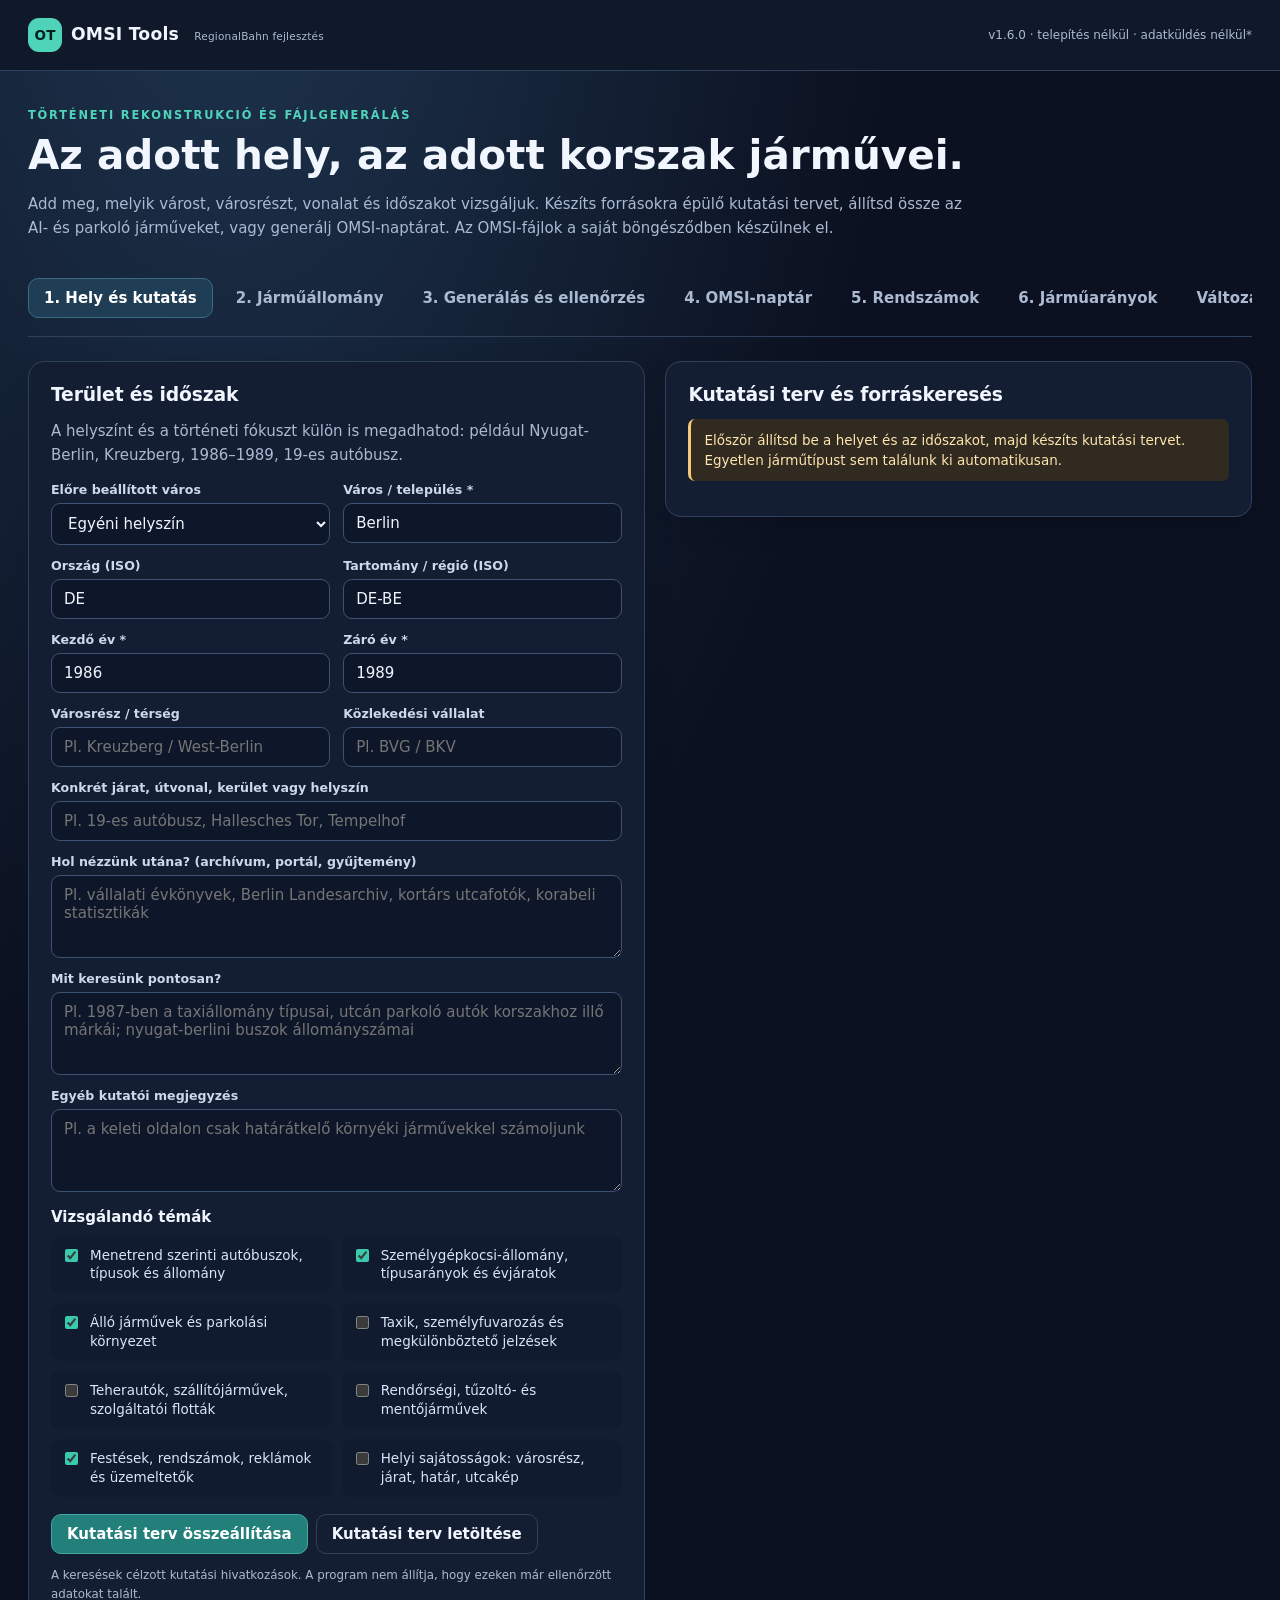
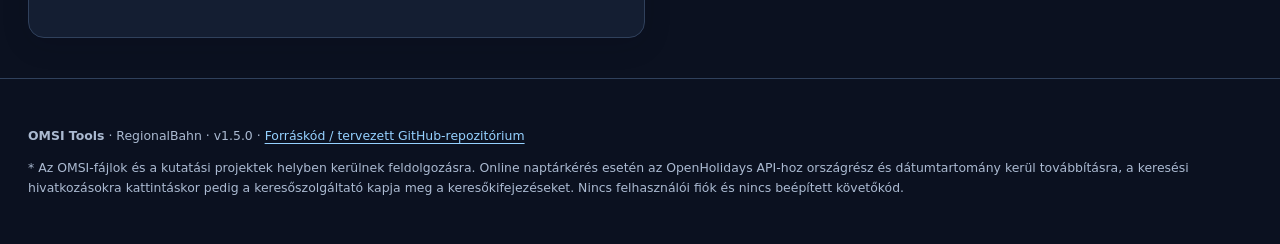
==== commit b628e2ed: "Publish OMSI Tools 1.6.0 KMK historic school holidays + licensed-safe open sources" ====
--- a/omsitools/index.html
+++ b/omsitools/index.html
@@ -1,6 +1,6 @@
 <!doctype html>
 <html lang="hu"><head><meta charset="utf-8"><meta name="viewport" content="width=device-width,initial-scale=1"><meta name="description" content="OMSI Tools: történeti AI-járműlisták, parkoló járművek és naptárfájlok összeállítása"><meta name="robots" content="noindex,nofollow"><meta name="referrer" content="no-referrer"><meta name="theme-color" content="#0b1120"><link rel="stylesheet" href="./style.css"><title>OMSI Tools | RegionalBahn</title></head>
-<body><header class="topbar"><div class="shell"><div class="brand"><span class="logo">OT</span>OMSI Tools <span class="sub">RegionalBahn fejlesztés</span></div><div class="top-right">v1.5.0 · telepítés nélkül · adatküldés nélkül*</div></div></header>
+<body><header class="topbar"><div class="shell"><div class="brand"><span class="logo">OT</span>OMSI Tools <span class="sub">RegionalBahn fejlesztés</span></div><div class="top-right">v1.6.0 · telepítés nélkül · adatküldés nélkül*</div></div></header>
 <main class="shell"><section class="hero"><div class="eyebrow">Történeti rekonstrukció és fájlgenerálás</div><h1>Az adott hely, az adott korszak járművei.</h1><p>Add meg, melyik várost, városrészt, vonalat és időszakot vizsgáljuk. Készíts forrásokra épülő kutatási tervet, állítsd össze az AI- és parkoló járműveket, vagy generálj OMSI-naptárat. Az OMSI-fájlok a saját böngésződben készülnek el.</p></section>
 <nav class="tabs" aria-label="OMSI Tools eszközök"><button type="button" class="tab active" data-tab="research" aria-selected="true">1. Hely és kutatás</button><button type="button" class="tab" data-tab="fleet" aria-selected="false">2. Járműállomány</button><button type="button" class="tab" data-tab="files" aria-selected="false">3. Generálás és ellenőrzés</button><button type="button" class="tab" data-tab="calendar" aria-selected="false">4. OMSI-naptár</button><button type="button" class="tab" data-tab="registrations" aria-selected="false">5. Rendszámok</button><button type="button" class="tab" data-tab="fleetratios" aria-selected="false">6. Járműarányok</button><button type="button" class="tab" data-tab="changelog" aria-selected="false">Változásnapló</button></nav>
 <section id="research" class="section active" aria-label="Történeti kutatás"><div class="layout"><div class="panel"><h2>Terület és időszak</h2><p class="lead">A helyszínt és a történeti fókuszt külön is megadhatod: például Nyugat-Berlin, Kreuzberg, 1986–1989, 19-es autóbusz.</p><div class="field-grid"><div class="field"><span>Előre beállított város</span><select id="placePreset"><option value="custom">Egyéni helyszín</option></select></div><div class="field"><span>Város / település *</span><input type="text" id="place" value="Berlin" placeholder="Pl. Berlin, Budapest, Hamburg"></div><div class="field"><span>Ország (ISO)</span><input type="text" id="country" value="DE" maxlength="2" placeholder="DE"></div><div class="field"><span>Tartomány / régió (ISO)</span><input type="text" id="region" value="DE-BE" placeholder="DE-BE"></div><div class="field"><span>Kezdő év *</span><input type="number" id="periodStart" value="1986" min="1900" max="2099"></div><div class="field"><span>Záró év *</span><input type="number" id="periodEnd" value="1989" min="1900" max="2099"></div><div class="field"><span>Városrész / térség</span><input id="area" type="text" placeholder="Pl. Kreuzberg / West-Berlin"></div><div class="field"><span>Közlekedési vállalat</span><input id="operator" type="text" placeholder="Pl. BVG / BKV"></div><div class="field full"><span>Konkrét járat, útvonal, kerület vagy helyszín</span><input id="route" type="text" placeholder="Pl. 19-es autóbusz, Hallesches Tor, Tempelhof"></div><div class="field full"><span>Hol nézzünk utána? (archívum, portál, gyűjtemény)</span><textarea id="where" placeholder="Pl. vállalati évkönyvek, Berlin Landesarchiv, kortárs utcafotók, korabeli statisztikák"></textarea></div><div class="field full"><span>Mit keresünk pontosan?</span><textarea id="what" placeholder="Pl. 1987-ben a taxiállomány típusai, utcán parkoló autók korszakhoz illő márkái; nyugat-berlini buszok állományszámai"></textarea></div><div class="field full"><span>Egyéb kutatói megjegyzés</span><textarea id="notes" placeholder="Pl. a keleti oldalon csak határátkelő környéki járművekkel számoljunk"></textarea></div></div><h3>Vizsgálandó témák</h3><div id="topicChecks" class="checklist"></div><div class="actionbar"><button id="makeResearch" class="btn-primary">Kutatási terv összeállítása</button><button id="downloadResearch" class="btn-plain">Kutatási terv letöltése</button></div><p class="hint">A keresések célzott kutatási hivatkozások. A program nem állítja, hogy ezeken már ellenőrzött adatokat talált.</p></div><div class="panel"><h2>Kutatási terv és forráskeresés</h2><div class="alert" id="researchStatus">Először állítsd be a helyet és az időszakot, majd készíts kutatási tervet. Egyetlen járműtípust sem találunk ki automatikusan.</div><div id="researchLinks" class="stack"></div></div></div></section>
@@ -25,7 +25,7 @@
 <p class="hint">A különböző országok rendszámos változatai ugyanannak a modellnek számítanak; a program egy megfelelőt ajánl. A <code>_LOD</code> változatot és a szolgálati járműveket alapértelmezés szerint nem keveri a normál utcai forgalomba. <a href="https://strefa-omsi.pl/Watek-S3D-Definitive-AI-Car-Repack-1-00-RC1--30901?pid=185205" target="_blank" rel="noopener noreferrer">S3D-állomány és rendszámváltozatok forrása</a>. <a href="./CATALOG_RESEARCH.md">A típusazonosítás részletes kutatási jegyzete</a>.</p>
 </div><div class="panel"><h2 id="vehicleFormTitle">Jármű hozzáadása</h2><p class="lead">Egy sor egy konkrét OMSI-modell vagy menetrendi állományegység. Az időbeli és helyszíni illeszkedést te igazolhatod az adatforrással.</p><form id="vehicleForm"><div class="field-grid"><div class="field full"><span>Megnevezés *</span><input id="vName" type="text" placeholder="Pl. típus és sorozat" required></div><div class="field"><span>Felhasználás</span><select id="vMode"><option value="random">Közúti AI-jármű</option><option value="depot">Menetrendi jármű</option><option value="park">Csak parkoló jármű</option></select></div><div class="field"><span>Adat minősége</span><select id="vStatus"><option value="proposed">Feltételezett / ellenőrzendő</option><option value="verified">Forrás alapján igazolt</option></select></div><div class="field"><span>Használat kezdő éve</span><input id="vFrom" type="number" min="1900" max="2099" placeholder="Pl. 1985"></div><div class="field"><span>Használat utolsó éve</span><input id="vTo" type="number" min="1900" max="2099" placeholder="Pl. 1992"></div><div class="field full"><span>AI-modell útvonala (.bus vagy .ovh)</span><input id="vAiPath" type="text" placeholder="Vehicles\...\jarmu.ovh"></div><div class="field"><span>AI-csoport</span><select id="vGroup"></select></div><div class="field"><span>Relatív előfordulási súly</span><input id="vWeight" type="number" value="1" min="1" max="1000"></div><div class="field full"><span>Parkoló objektum (.sco), ha van</span><input id="vParkPath" type="text" placeholder="Vehicles\...\parked.sco"></div><div class="field full"><span>Parkoló előfordulási súly (ismételt sorok)</span><input id="vParkWeight" type="number" value="1" min="1" max="20"></div><div class="field"><span>Menetrendi csoport / telephely</span><input id="vDepot" type="text" placeholder="Pl. Hof Spandau"></div><div class="field"><span>HOF-név</span><input id="vHof" type="text" placeholder="Pl. Spandau 1994"></div><div class="field"><span>Állományszám</span><input id="vFleet" type="text" placeholder="Pl. 3961"></div><div class="field"><span>Rendszám</span><input id="vReg" type="text" placeholder="Pl. B-V 3961"></div><div class="field full"><span>Festés OMSI-azonosítója (repaint)</span><input id="vRepaint" type="text" placeholder="A .cti állományban lévő név"></div><div class="field"><span>Menetrendi belépés (YYYYMMDD)</span><input id="vValidFrom" type="text" placeholder="19860901" maxlength="8"></div><div class="field"><span>Menetrendi kilépés (YYYYMMDD)</span><input id="vValidTo" type="text" placeholder="19891231" maxlength="8"></div><div class="field full"><span>Forrás (URL)</span><input id="vSource" type="text" placeholder="https://..."></div><div class="field full"><span>Megjegyzés / bizonyíték</span><textarea id="vEvidence" placeholder="Fénykép, állományjegyzék, forrásoldal és megfigyelés"></textarea></div></div><div class="actionbar"><button class="btn-primary" type="submit" id="saveVehicle">Jármű mentése</button><button type="button" class="btn-plain" id="clearVehicle">Űrlap ürítése</button></div></form></div><div class="panel"><div class="flex-between"><h2>Felvett járművek</h2><span class="fine" id="fleetCount">0 jármű</span></div><p class="lead">A kiválasztott időszakra eső rekordokból épülnek az állományok. Az alapajánlás a saját listáidból készül; csak a kiválasztott járművek kerülnek a projektbe.</p><div id="fleetList"></div><div class="actionbar"><button id="exportProject">Projekt mentése (.json)</button><button id="importProjectBtn" class="btn-plain">Projekt betöltése</button><input id="importProject" class="hidden" type="file" accept=".json,application/json"></div><div class="alert">A „forrás alapján igazolt” minősítést a felhasználó állítja be. A webalkalmazás a hivatkozás hitelességét nem ellenőrzi automatikusan.</div></div></div></section>
 <section id="files" class="section" aria-label="Fájlok és ellenőrzés"><div class="layout"><div class="panel"><h2>AI-lista és parkoló járművek</h2><p class="lead">A saját katalógusból ajánlott vagy kézzel felvett, időszakhoz illő járművekből új <code>ailists.cfg</code> és <code>parklist_p.txt</code> készül. Az eredeti állományokat nem írjuk felül.</p><label class="check"><input type="checkbox" id="onlyVerified">Csak a forrással igazoltnak jelölt járműveket használd</label><div class="actionbar"><button id="generateTraffic" class="btn-primary">OMSI-járműfájlok generálása</button><button id="downloadTraffic" class="btn-plain" disabled>ZIP letöltése</button></div><div id="trafficStatus" class="alert">Ha nem adtál hozzá kézzel járművet, a generátor automatikusan a saját referencialistáidból válogat. A javaslatot előzetesen a Járműállomány fülön ellenőrizheted.</div><h3>Előnézet: ailists.cfg</h3><pre id="aiPreview" class="monospace">Nincs még generált fájl.</pre><h3>Előnézet: parklist_p.txt</h3><pre id="parkPreview" class="monospace">Nincs még generált fájl.</pre></div><div class="panel"><h2>Meglévő állományok vizsgálata</h2><p class="lead">Tölts fel OMSI-fájlokat, és a felület jelzi a szerkezeti figyelmeztetéseket, a gyakoriságot és a szándékosnak is tekinthető ismétléseket.</p><div class="filebox"><strong>ailists.cfg</strong><input id="fileAilist" type="file" accept=".cfg,.txt,text/plain"><p class="hint">A régi OMSI 1 formátumot a program csak részlegesen értelmezi.</p></div><div class="filebox top-small"><strong>parklist_p.txt</strong><input id="fileParklist" type="file" accept=".txt,text/plain"></div><div class="actionbar"><button id="inspectFiles">Fájlok ellenőrzése</button></div><div id="inspectResults" class="stack"><p class="fine">Még nem töltöttél fel ellenőrizhető fájlokat.</p></div></div></div></section>
-<section id="calendar" class="section" aria-label="OMSI naptár"><div class="layout"><div class="panel"><h2>Ünnepek, iskolaszünetek és időzóna</h2><p class="lead">Nyolc ország, 16 német tartomány, kantonok, régiók és 200-nál több előre megadott város közül választhatsz. A hivatalos területi lista online frissül. A város önmagában nem garantál városi szintű iskolaszünet-adatokat. Németországban 1970-től külön NSZK/NDK történeti szabályok használhatók, más országok 2020 előtti ünnep- és iskolaszüneti lefedettsége még nem teljes.</p><div class="field-grid"><div class="field"><span>Ország</span><select id="calCountry"></select></div><div class="field"><span>Tartomány / kanton / régió / országrész</span><select id="calRegion"></select></div><div class="field full"><span>Fontosabb város (nem kötelező)</span><select id="calCity"><option value="">Teljes tartomány</option></select></div><div class="field full" id="calHistoryRow" hidden><span>Történeti Németország (1970–1990)</span><select id="calHistoryMode"><option value="auto">Automatikus (egykori keleti/nyugati terület alapján)</option><option value="FRG">NSZK / Nyugat-Berlin (1970–1990)</option><option value="GDR">NDK / Kelet-Berlin (1970–1990)</option></select><span class="hint">Berlin 1990 előtti időszakában kötelező Kelet- vagy Nyugat-Berlint megadni. A mai tartományi határok nem azonosak az NDK korabeli 14 körzetével. Az 1990-es év átmeneti és részleges, 1991-től a német újraegyesítés utáni szabályok érvényesek.</span></div><div class="field full" id="calGroupRow"><span>Iskolatípus / különleges szünetcsoport (ha van)</span><select id="calGroup"><option value="">Általános</option></select></div><div class="field full"><div class="alert" id="calGeoNote" role="status">Válassz országot, tartományt és települést.</div></div><div class="field"><span>Időzóna (IANA)</span><input type="text" id="calZone" value="Europe/Berlin"></div><div class="field"><span>Szélesség (lat)</span><input id="calLat" type="number" step="any" value="52.52"></div><div class="field"><span>Hosszúság (lon)</span><input id="calLon" type="number" step="any" value="13.405"></div><div class="field"><span>Kezdő év</span><input id="calStart" type="number" min="1970" max="2098" value="2026"></div><div class="field"><span>Záró év</span><input id="calEnd" type="number" min="1970" max="2098" value="2027"></div><div class="field full"><span>Adatforrás</span><select id="calSource"><option value="online">Online: OpenHolidays / UK bank holidays (közzétett adatok)</option><option value="file">Saját Holidays.txt beolvasása</option><option value="time">Csak időzóna; Holidays.txt nélkül</option></select></div><div class="field full" id="holidayUploadRow" hidden><span>Meglévő Holidays.txt</span><input id="calHolidayFile" type="file" accept=".txt,text/plain"></div><div class="field full"><span>Helyi eltérések CSV-fájlja (nem kötelező)</span><input id="calOverrides" type="file" accept=".csv,text/csv"><span class="hint">Fejléc: place_id;kind;start;end;name;action. A place_id a ZIP-ben szereplő hely azonosítója (város esetén az ország és a város neve alapján).</span></div></div><div class="actionbar"><button id="generateCalendar" class="btn-primary">OMSI-naptár előállítása</button><button id="downloadCalendar" disabled>ZIP letöltése</button></div><div class="alert" id="calStatus">Online naptárhoz internet kell. Az Egyesült Királyságban az iskolaszüneteket külön CSV-vel kell rögzíteni; másutt is lehetnek települési és iskolatípus-eltérések.</div></div><div class="panel"><h2>Naptár előnézete</h2><div class="stats"><div class="stat"><strong id="calCountPublic">–</strong><span>Ünnepnap</span></div><div class="stat"><strong id="calCountSchool">–</strong><span>Szünetidőszak</span></div><div class="stat"><strong id="calCountDst">–</strong><span>Óraátállítási időszak</span></div></div><h3>timezone.txt</h3><pre id="timezonePreview" class="monospace">Nincs generált állomány.</pre><h3>Holidays.txt</h3><pre id="holidayPreview" class="monospace">Nincs generált állomány.</pre><p class="hint">A történeti német naptár 1970-től NSZK/NDK megkülönböztetéssel készül; az 1990-es átmenet és az iskolaszünetek ellenőrzést igényelnek. Hosszabb korszaknál a hivatalos adatbázis nem feltétlenül tartalmaz minden évet. A hiányzó időszakokat nem pótoljuk kitalált szünetekkel. Az események pontosságát külön ellenőrizd.</p></div></div></section>
+<section id="calendar" class="section" aria-label="OMSI naptár"><div class="layout"><div class="panel"><h2>Ünnepek, iskolaszünetek és időzóna</h2><p class="lead">Nyolc ország, 16 német tartomány, kantonok, régiók és 200-nál több előre megadott város közül választhatsz. A hivatalos területi lista online frissül. A város önmagában nem garantál városi szintű iskolaszünet-adatokat. Németországban 1970-től külön NSZK/NDK történeti szabályok használhatók, más országok 2020 előtti ünnep- és iskolaszüneti lefedettsége még nem teljes.</p><div class="field-grid"><div class="field"><span>Ország</span><select id="calCountry"></select></div><div class="field"><span>Tartomány / kanton / régió / országrész</span><select id="calRegion"></select></div><div class="field full"><span>Fontosabb város (nem kötelező)</span><select id="calCity"><option value="">Teljes tartomány</option></select></div><div class="field full" id="calHistoryRow" hidden><span>Történeti Németország (1970–1990)</span><select id="calHistoryMode"><option value="auto">Automatikus (egykori keleti/nyugati terület alapján)</option><option value="FRG">NSZK / Nyugat-Berlin (1970–1990)</option><option value="GDR">NDK / Kelet-Berlin (1970–1990)</option></select><span class="hint">Berlin 1990 előtti időszakában kötelező Kelet- vagy Nyugat-Berlint megadni. A mai tartományi határok nem azonosak az NDK korabeli 14 körzetével. Az 1990-es év átmeneti és részleges, 1991-től a német újraegyesítés utáni szabályok érvényesek.</span></div><div class="field full" id="calSchoolSourceRow" hidden><span>Német iskolaszüneti kiegészítő adatforrások</span><select id="calSchoolSources"><option value="auto">Automatikus: KMK 1970–2019 + szabad API-k 2017-től</option><option value="off">Csak KMK-történeti alap és OpenHolidays</option></select><span class="hint">A KMK archívuma 1970–2019-re tartományi nyári szüneteket tartalmaz; 2017-től a ferien-api.de és később más nyílt API-k egyéb szünidőkkel egészíthetnek ki. A Schulferien.org adatainak szoftveres újrafelhasználása külön fizetős engedélyhez kötött, ezért onnan közvetlen adatbázis-letöltés nincs. <a href="https://www.kmk.org/service/ferienregelung.html" target="_blank" rel="noopener noreferrer">KMK szünidőarchívum</a> · <a href="https://www.schulferien.org/ddr/" target="_blank" rel="noopener noreferrer">Schulferien.org NDK-háttér</a> · <a href="https://www.schulferien.org/news/api-fur-schulferien-und-feiertage-35/" target="_blank" rel="noopener noreferrer">Licencelt API</a></span></div><div class="field full" id="calGroupRow"><span>Iskolatípus / különleges szünetcsoport (ha van)</span><select id="calGroup"><option value="">Általános</option></select></div><div class="field full"><div class="alert" id="calGeoNote" role="status">Válassz országot, tartományt és települést.</div></div><div class="field"><span>Időzóna (IANA)</span><input type="text" id="calZone" value="Europe/Berlin"></div><div class="field"><span>Szélesség (lat)</span><input id="calLat" type="number" step="any" value="52.52"></div><div class="field"><span>Hosszúság (lon)</span><input id="calLon" type="number" step="any" value="13.405"></div><div class="field"><span>Kezdő év</span><input id="calStart" type="number" min="1970" max="2098" value="2026"></div><div class="field"><span>Záró év</span><input id="calEnd" type="number" min="1970" max="2098" value="2027"></div><div class="field full"><span>Adatforrás</span><select id="calSource"><option value="online">Online: OpenHolidays / UK bank holidays (közzétett adatok)</option><option value="file">Saját Holidays.txt beolvasása</option><option value="time">Csak időzóna; Holidays.txt nélkül</option></select></div><div class="field full" id="holidayUploadRow" hidden><span>Meglévő Holidays.txt</span><input id="calHolidayFile" type="file" accept=".txt,text/plain"></div><div class="field full"><span>Helyi eltérések CSV-fájlja (nem kötelező)</span><input id="calOverrides" type="file" accept=".csv,text/csv"><span class="hint">Fejléc: place_id;kind;start;end;name;action. A place_id a ZIP-ben szereplő hely azonosítója (város esetén az ország és a város neve alapján).</span></div></div><div class="actionbar"><button id="generateCalendar" class="btn-primary">OMSI-naptár előállítása</button><button id="downloadCalendar" disabled>ZIP letöltése</button></div><div class="alert" id="calStatus">Online naptárhoz internet kell. Az Egyesült Királyságban az iskolaszüneteket külön CSV-vel kell rögzíteni; másutt is lehetnek települési és iskolatípus-eltérések.</div></div><div class="panel"><h2>Naptár előnézete</h2><div class="stats"><div class="stat"><strong id="calCountPublic">–</strong><span>Ünnepnap</span></div><div class="stat"><strong id="calCountSchool">–</strong><span>Szünetidőszak</span></div><div class="stat"><strong id="calCountDst">–</strong><span>Óraátállítási időszak</span></div></div><h3>timezone.txt</h3><pre id="timezonePreview" class="monospace">Nincs generált állomány.</pre><h3>Holidays.txt</h3><pre id="holidayPreview" class="monospace">Nincs generált állomány.</pre><p class="hint">A német történeti naptár tartományi KMK-nyári szüneteket használ 1970–2019-re, 2017-től pedig kiegészítő nyílt API-kat is megpróbál elérni. A teljes iskolaszüneti lefedettséget, az 1990-es átmenetet és a helyi mozgó szabadnapokat továbbra is ellenőrizni kell. Hosszabb korszaknál a hivatalos adatbázis nem feltétlenül tartalmaz minden évet. A hiányzó időszakokat nem pótoljuk kitalált szünetekkel. Az események pontosságát külön ellenőrizd.</p></div></div></section>
 
 <section id="registrations" class="section" aria-label="Történeti rendszámgenerátor">
 <div class="layout">
@@ -91,6 +91,6 @@
 <div id="mixTable" class="mix-table"></div>
 <p class="hint">A program csak a katalógusban szereplő márkákhoz rendel új, relatív OMSI-súlyokat. A hiányzó márkákat listázza, a járműtípusok közti megoszlás márkán belül becslés, és minden módosítás az ellenőrizhető projektadathoz kerül.</p>
 </div></div></section>
-<section id="changelog" class="section" aria-label="Változásnapló"><div class="panel"><h2>Változásnapló</h2><div class="change"><time datetime="2026-11-21">2026. november 21.</time><h3>v1.5.0 – Történeti rendszámok és különleges járművek</h3><p>Hónapra megadott időszakok, új kiadás vagy közúti továbbhasználat, 27 történeti rendszámcsalád és 22 külön kapcsolható járműkategória. Valódi és fiktív körzetek, egyéni minták, relatív súlyok, kizárások, tételes CSV és forrásjelentés a ZIP-ben.</p></div><div class="change"><time datetime="2026-11-21">2026. november 21.</time><h3>v1.4.0 – Rendszámgenerátor és történeti járműarányok</h3><p>21 országos/történeti rendszámrendszer, egyedi sorokból álló registrations.txt, területi és fiktív kódok, elválasztók és 671 soros berlini referencia. Hivatalos müncheni 1981-es állományi adatok, 1985-ös NSZK+Nyugat-Berlin újregisztrációs modellminta, nyugat-berlini 1987-es összesített adat, CSV-import és külön forrásminősítés.</p></div><div class="change"><time datetime="2026-11-21">2026. november 21.</time><h3>v1.3.0 – Saját AI- és parkoló járműkatalógus</h3><p>2727 közúti AI-bejegyzés és 1090 parkolóobjektum importálása. Típus- és évjáratfelismerés, ország/rendszám szerinti szűrés, NSZK/NDK külön kezelés, LOD és különleges járművek elkülönítése, átnézhető ajánlások és elsődleges saját forráskatalógus.</p></div><div class="change"><time datetime="2026-11-21">2026. november 21.</time><h3>v1.2.0 – Történeti Németország 1970-től</h3><p>NSZK és NDK külön ünnepnapi szabályokkal; a 17. június és 7. október eltérései, az 1975. és 1985. évi NDK-kivételek, az 1990-es átmenet, kelet- és nyugat-berlini kézi választó. Részleges történeti iskolaszünet-lefedettség és forráshivatkozások.</p></div><div class="change"><time datetime="2026-11-21">2026. november 21.</time><h3>v1.1.0 – Nyolc ország, területi választó és városi előbeállítások</h3><p>Mind a 16 német tartomány, Ausztria, Svájc, Franciaország, Magyarország, Csehország, Szlovákia és az Egyesült Királyság. Több mint 200 város, OpenHolidays terület- és iskolatípus-választó, brit bank holiday-adatforrás, helyi figyelmeztetések, CSV-kivételek, Windows-1250 kódlap a magyar/cseh/szlovák adatokhoz.</p></div><div class="change"><time datetime="2026-11-21">2026. november 21.</time><h3>v1.0.0 – Az első webes változat</h3><p>Önálló, telepítés nélkül működő OMSI-felület. Kutatási terv helyszínre, évintervallumra, vállalatra és vonalra bontva; kézi járműadatbázis; forrásminősítés; OMSI 2 AI-lista és parkoló járműállomány generálása; fájlellenőrzés; OpenHolidays-alapú ünnepnapok, iskolaszünetek és IANA-időzónaadatok; ZIP-csomagok; projekt importálása és exportálása.</p></div><p><a href="./CHANGELOG.md">Teljes fejlesztői változásnapló (Markdown)</a> · <a href="./README.md">Használati útmutató</a></p></div></section>
+<section id="changelog" class="section" aria-label="Változásnapló"><div class="panel"><h2>Változásnapló</h2><div class="change"><time datetime="2026-11-22">2026. november 22.</time><h3>v1.6.0 – KMK-történeti szünidők és további német adatforrások</h3><p>Hivatalos KMK nyári szünetek 1970–2019 között, minden állam korabeli érvényességével, nyugat-berlini és NDK-s különbségekkel. Kiegészítő szabad API-k 2017-től; UTC/CET dátumkonverzió, forrásütközések jelzése, hiányos évek megjelölése és Schulferien.org felhasználási feltételeinek tiszteletben tartása.</p></div><div class="change"><time datetime="2026-11-21">2026. november 21.</time><h3>v1.5.0 – Történeti rendszámok és különleges járművek</h3><p>Hónapra megadott időszakok, új kiadás vagy közúti továbbhasználat, 27 történeti rendszámcsalád és 22 külön kapcsolható járműkategória. Valódi és fiktív körzetek, egyéni minták, relatív súlyok, kizárások, tételes CSV és forrásjelentés a ZIP-ben.</p></div><div class="change"><time datetime="2026-11-21">2026. november 21.</time><h3>v1.4.0 – Rendszámgenerátor és történeti járműarányok</h3><p>21 országos/történeti rendszámrendszer, egyedi sorokból álló registrations.txt, területi és fiktív kódok, elválasztók és 671 soros berlini referencia. Hivatalos müncheni 1981-es állományi adatok, 1985-ös NSZK+Nyugat-Berlin újregisztrációs modellminta, nyugat-berlini 1987-es összesített adat, CSV-import és külön forrásminősítés.</p></div><div class="change"><time datetime="2026-11-21">2026. november 21.</time><h3>v1.3.0 – Saját AI- és parkoló járműkatalógus</h3><p>2727 közúti AI-bejegyzés és 1090 parkolóobjektum importálása. Típus- és évjáratfelismerés, ország/rendszám szerinti szűrés, NSZK/NDK külön kezelés, LOD és különleges járművek elkülönítése, átnézhető ajánlások és elsődleges saját forráskatalógus.</p></div><div class="change"><time datetime="2026-11-21">2026. november 21.</time><h3>v1.2.0 – Történeti Németország 1970-től</h3><p>NSZK és NDK külön ünnepnapi szabályokkal; a 17. június és 7. október eltérései, az 1975. és 1985. évi NDK-kivételek, az 1990-es átmenet, kelet- és nyugat-berlini kézi választó. Részleges történeti iskolaszünet-lefedettség és forráshivatkozások.</p></div><div class="change"><time datetime="2026-11-21">2026. november 21.</time><h3>v1.1.0 – Nyolc ország, területi választó és városi előbeállítások</h3><p>Mind a 16 német tartomány, Ausztria, Svájc, Franciaország, Magyarország, Csehország, Szlovákia és az Egyesült Királyság. Több mint 200 város, OpenHolidays terület- és iskolatípus-választó, brit bank holiday-adatforrás, helyi figyelmeztetések, CSV-kivételek, Windows-1250 kódlap a magyar/cseh/szlovák adatokhoz.</p></div><div class="change"><time datetime="2026-11-21">2026. november 21.</time><h3>v1.0.0 – Az első webes változat</h3><p>Önálló, telepítés nélkül működő OMSI-felület. Kutatási terv helyszínre, évintervallumra, vállalatra és vonalra bontva; kézi járműadatbázis; forrásminősítés; OMSI 2 AI-lista és parkoló járműállomány generálása; fájlellenőrzés; OpenHolidays-alapú ünnepnapok, iskolaszünetek és IANA-időzónaadatok; ZIP-csomagok; projekt importálása és exportálása.</p></div><p><a href="./CHANGELOG.md">Teljes fejlesztői változásnapló (Markdown)</a> · <a href="./README.md">Használati útmutató</a></p></div></section>
 <div id="globalStatus" class="alert hidden" role="status" aria-live="polite"></div>
 </main><footer class="foot"><div class="shell"><p><strong>OMSI Tools</strong> · RegionalBahn · v1.5.0 · <a href="https://github.com/phalasz80/omsitools" rel="noopener noreferrer">Forráskód / tervezett GitHub-repozitórium</a></p><p>* Az OMSI-fájlok és a kutatási projektek helyben kerülnek feldolgozásra. Online naptárkérés esetén az OpenHolidays API-hoz országrész és dátumtartomány kerül továbbításra, a keresési hivatkozásokra kattintáskor pedig a keresőszolgáltató kapja meg a keresőkifejezéseket. Nincs felhasználói fiók és nincs beépített követőkód.</p></div></footer><script type="module" src="./app.mjs"></script></body></html>
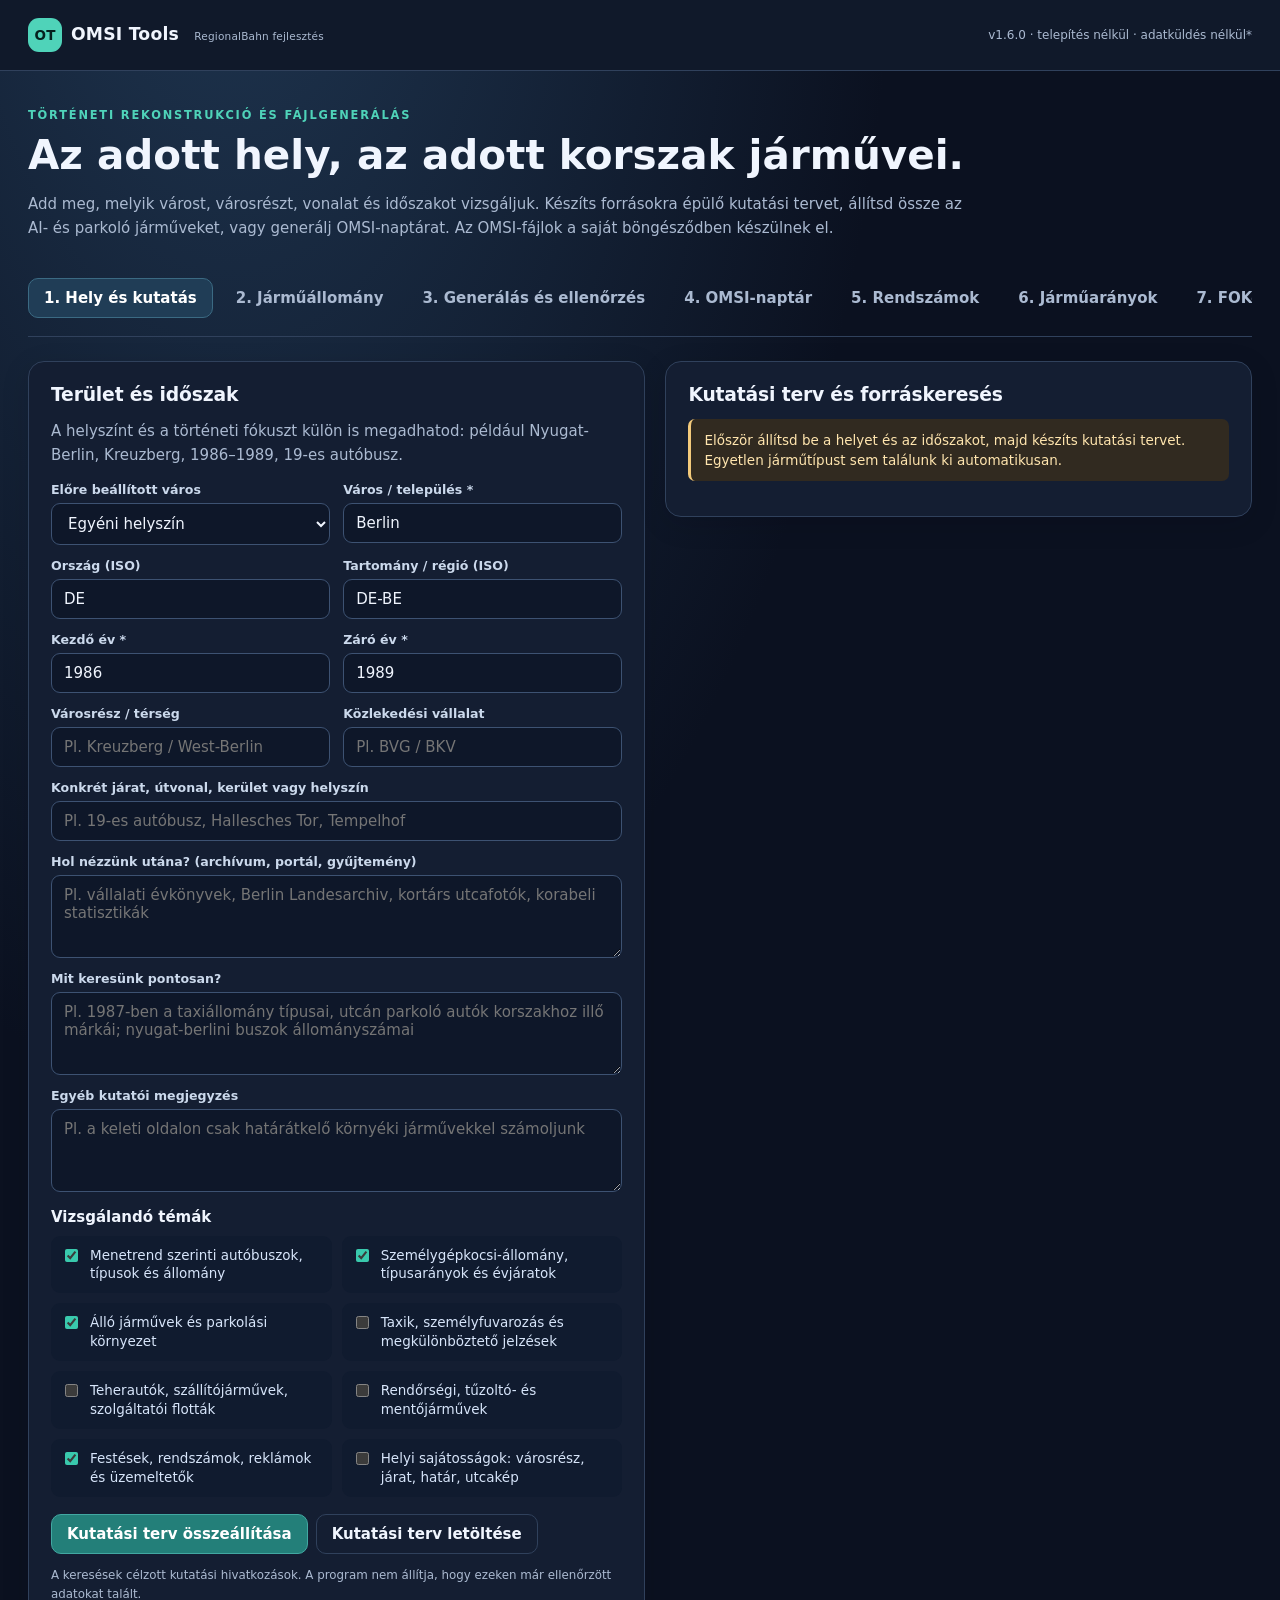
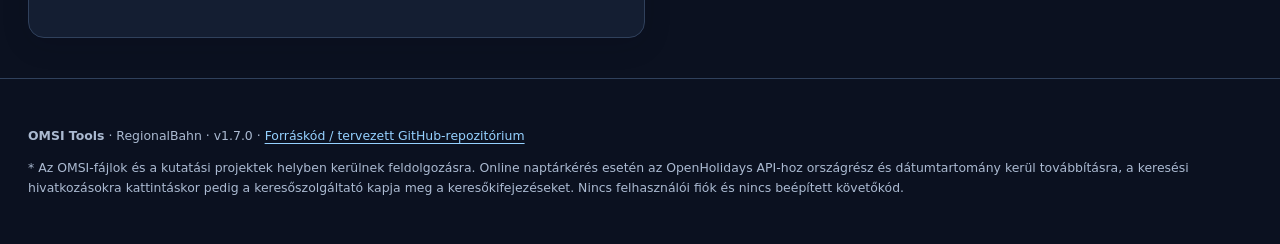
==== commit fcc1e9a0: "Publish OMSI Tools 1.7.0: index.html" ====
--- a/omsitools/index.html
+++ b/omsitools/index.html
@@ -2,7 +2,7 @@
 <html lang="hu"><head><meta charset="utf-8"><meta name="viewport" content="width=device-width,initial-scale=1"><meta name="description" content="OMSI Tools: történeti AI-járműlisták, parkoló járművek és naptárfájlok összeállítása"><meta name="robots" content="noindex,nofollow"><meta name="referrer" content="no-referrer"><meta name="theme-color" content="#0b1120"><link rel="stylesheet" href="./style.css"><title>OMSI Tools | RegionalBahn</title></head>
 <body><header class="topbar"><div class="shell"><div class="brand"><span class="logo">OT</span>OMSI Tools <span class="sub">RegionalBahn fejlesztés</span></div><div class="top-right">v1.6.0 · telepítés nélkül · adatküldés nélkül*</div></div></header>
 <main class="shell"><section class="hero"><div class="eyebrow">Történeti rekonstrukció és fájlgenerálás</div><h1>Az adott hely, az adott korszak járművei.</h1><p>Add meg, melyik várost, városrészt, vonalat és időszakot vizsgáljuk. Készíts forrásokra épülő kutatási tervet, állítsd össze az AI- és parkoló járműveket, vagy generálj OMSI-naptárat. Az OMSI-fájlok a saját böngésződben készülnek el.</p></section>
-<nav class="tabs" aria-label="OMSI Tools eszközök"><button type="button" class="tab active" data-tab="research" aria-selected="true">1. Hely és kutatás</button><button type="button" class="tab" data-tab="fleet" aria-selected="false">2. Járműállomány</button><button type="button" class="tab" data-tab="files" aria-selected="false">3. Generálás és ellenőrzés</button><button type="button" class="tab" data-tab="calendar" aria-selected="false">4. OMSI-naptár</button><button type="button" class="tab" data-tab="registrations" aria-selected="false">5. Rendszámok</button><button type="button" class="tab" data-tab="fleetratios" aria-selected="false">6. Járműarányok</button><button type="button" class="tab" data-tab="changelog" aria-selected="false">Változásnapló</button></nav>
+<nav class="tabs" aria-label="OMSI Tools eszközök"><button type="button" class="tab active" data-tab="research" aria-selected="true">1. Hely és kutatás</button><button type="button" class="tab" data-tab="fleet" aria-selected="false">2. Járműállomány</button><button type="button" class="tab" data-tab="files" aria-selected="false">3. Generálás és ellenőrzés</button><button type="button" class="tab" data-tab="calendar" aria-selected="false">4. OMSI-naptár</button><button type="button" class="tab" data-tab="registrations" aria-selected="false">5. Rendszámok</button><button type="button" class="tab" data-tab="fleetratios" aria-selected="false">6. Járműarányok</button><button type="button" class="tab" data-tab="hof" aria-selected="false">7. FOK-GYEM HOF</button><button type="button" class="tab" data-tab="changelog" aria-selected="false">Változásnapló</button></nav>
 <section id="research" class="section active" aria-label="Történeti kutatás"><div class="layout"><div class="panel"><h2>Terület és időszak</h2><p class="lead">A helyszínt és a történeti fókuszt külön is megadhatod: például Nyugat-Berlin, Kreuzberg, 1986–1989, 19-es autóbusz.</p><div class="field-grid"><div class="field"><span>Előre beállított város</span><select id="placePreset"><option value="custom">Egyéni helyszín</option></select></div><div class="field"><span>Város / település *</span><input type="text" id="place" value="Berlin" placeholder="Pl. Berlin, Budapest, Hamburg"></div><div class="field"><span>Ország (ISO)</span><input type="text" id="country" value="DE" maxlength="2" placeholder="DE"></div><div class="field"><span>Tartomány / régió (ISO)</span><input type="text" id="region" value="DE-BE" placeholder="DE-BE"></div><div class="field"><span>Kezdő év *</span><input type="number" id="periodStart" value="1986" min="1900" max="2099"></div><div class="field"><span>Záró év *</span><input type="number" id="periodEnd" value="1989" min="1900" max="2099"></div><div class="field"><span>Városrész / térség</span><input id="area" type="text" placeholder="Pl. Kreuzberg / West-Berlin"></div><div class="field"><span>Közlekedési vállalat</span><input id="operator" type="text" placeholder="Pl. BVG / BKV"></div><div class="field full"><span>Konkrét járat, útvonal, kerület vagy helyszín</span><input id="route" type="text" placeholder="Pl. 19-es autóbusz, Hallesches Tor, Tempelhof"></div><div class="field full"><span>Hol nézzünk utána? (archívum, portál, gyűjtemény)</span><textarea id="where" placeholder="Pl. vállalati évkönyvek, Berlin Landesarchiv, kortárs utcafotók, korabeli statisztikák"></textarea></div><div class="field full"><span>Mit keresünk pontosan?</span><textarea id="what" placeholder="Pl. 1987-ben a taxiállomány típusai, utcán parkoló autók korszakhoz illő márkái; nyugat-berlini buszok állományszámai"></textarea></div><div class="field full"><span>Egyéb kutatói megjegyzés</span><textarea id="notes" placeholder="Pl. a keleti oldalon csak határátkelő környéki járművekkel számoljunk"></textarea></div></div><h3>Vizsgálandó témák</h3><div id="topicChecks" class="checklist"></div><div class="actionbar"><button id="makeResearch" class="btn-primary">Kutatási terv összeállítása</button><button id="downloadResearch" class="btn-plain">Kutatási terv letöltése</button></div><p class="hint">A keresések célzott kutatási hivatkozások. A program nem állítja, hogy ezeken már ellenőrzött adatokat talált.</p></div><div class="panel"><h2>Kutatási terv és forráskeresés</h2><div class="alert" id="researchStatus">Először állítsd be a helyet és az időszakot, majd készíts kutatási tervet. Egyetlen járműtípust sem találunk ki automatikusan.</div><div id="researchLinks" class="stack"></div></div></div></section>
 <section id="fleet" class="section" aria-label="Járműállomány"><div class="layout"><div class="panel catalog-panel">
 <h2>Saját közúti járműkatalógus · elsődleges referencia</h2>
@@ -25,7 +25,7 @@
 <p class="hint">A különböző országok rendszámos változatai ugyanannak a modellnek számítanak; a program egy megfelelőt ajánl. A <code>_LOD</code> változatot és a szolgálati járműveket alapértelmezés szerint nem keveri a normál utcai forgalomba. <a href="https://strefa-omsi.pl/Watek-S3D-Definitive-AI-Car-Repack-1-00-RC1--30901?pid=185205" target="_blank" rel="noopener noreferrer">S3D-állomány és rendszámváltozatok forrása</a>. <a href="./CATALOG_RESEARCH.md">A típusazonosítás részletes kutatási jegyzete</a>.</p>
 </div><div class="panel"><h2 id="vehicleFormTitle">Jármű hozzáadása</h2><p class="lead">Egy sor egy konkrét OMSI-modell vagy menetrendi állományegység. Az időbeli és helyszíni illeszkedést te igazolhatod az adatforrással.</p><form id="vehicleForm"><div class="field-grid"><div class="field full"><span>Megnevezés *</span><input id="vName" type="text" placeholder="Pl. típus és sorozat" required></div><div class="field"><span>Felhasználás</span><select id="vMode"><option value="random">Közúti AI-jármű</option><option value="depot">Menetrendi jármű</option><option value="park">Csak parkoló jármű</option></select></div><div class="field"><span>Adat minősége</span><select id="vStatus"><option value="proposed">Feltételezett / ellenőrzendő</option><option value="verified">Forrás alapján igazolt</option></select></div><div class="field"><span>Használat kezdő éve</span><input id="vFrom" type="number" min="1900" max="2099" placeholder="Pl. 1985"></div><div class="field"><span>Használat utolsó éve</span><input id="vTo" type="number" min="1900" max="2099" placeholder="Pl. 1992"></div><div class="field full"><span>AI-modell útvonala (.bus vagy .ovh)</span><input id="vAiPath" type="text" placeholder="Vehicles\...\jarmu.ovh"></div><div class="field"><span>AI-csoport</span><select id="vGroup"></select></div><div class="field"><span>Relatív előfordulási súly</span><input id="vWeight" type="number" value="1" min="1" max="1000"></div><div class="field full"><span>Parkoló objektum (.sco), ha van</span><input id="vParkPath" type="text" placeholder="Vehicles\...\parked.sco"></div><div class="field full"><span>Parkoló előfordulási súly (ismételt sorok)</span><input id="vParkWeight" type="number" value="1" min="1" max="20"></div><div class="field"><span>Menetrendi csoport / telephely</span><input id="vDepot" type="text" placeholder="Pl. Hof Spandau"></div><div class="field"><span>HOF-név</span><input id="vHof" type="text" placeholder="Pl. Spandau 1994"></div><div class="field"><span>Állományszám</span><input id="vFleet" type="text" placeholder="Pl. 3961"></div><div class="field"><span>Rendszám</span><input id="vReg" type="text" placeholder="Pl. B-V 3961"></div><div class="field full"><span>Festés OMSI-azonosítója (repaint)</span><input id="vRepaint" type="text" placeholder="A .cti állományban lévő név"></div><div class="field"><span>Menetrendi belépés (YYYYMMDD)</span><input id="vValidFrom" type="text" placeholder="19860901" maxlength="8"></div><div class="field"><span>Menetrendi kilépés (YYYYMMDD)</span><input id="vValidTo" type="text" placeholder="19891231" maxlength="8"></div><div class="field full"><span>Forrás (URL)</span><input id="vSource" type="text" placeholder="https://..."></div><div class="field full"><span>Megjegyzés / bizonyíték</span><textarea id="vEvidence" placeholder="Fénykép, állományjegyzék, forrásoldal és megfigyelés"></textarea></div></div><div class="actionbar"><button class="btn-primary" type="submit" id="saveVehicle">Jármű mentése</button><button type="button" class="btn-plain" id="clearVehicle">Űrlap ürítése</button></div></form></div><div class="panel"><div class="flex-between"><h2>Felvett járművek</h2><span class="fine" id="fleetCount">0 jármű</span></div><p class="lead">A kiválasztott időszakra eső rekordokból épülnek az állományok. Az alapajánlás a saját listáidból készül; csak a kiválasztott járművek kerülnek a projektbe.</p><div id="fleetList"></div><div class="actionbar"><button id="exportProject">Projekt mentése (.json)</button><button id="importProjectBtn" class="btn-plain">Projekt betöltése</button><input id="importProject" class="hidden" type="file" accept=".json,application/json"></div><div class="alert">A „forrás alapján igazolt” minősítést a felhasználó állítja be. A webalkalmazás a hivatkozás hitelességét nem ellenőrzi automatikusan.</div></div></div></section>
 <section id="files" class="section" aria-label="Fájlok és ellenőrzés"><div class="layout"><div class="panel"><h2>AI-lista és parkoló járművek</h2><p class="lead">A saját katalógusból ajánlott vagy kézzel felvett, időszakhoz illő járművekből új <code>ailists.cfg</code> és <code>parklist_p.txt</code> készül. Az eredeti állományokat nem írjuk felül.</p><label class="check"><input type="checkbox" id="onlyVerified">Csak a forrással igazoltnak jelölt járműveket használd</label><div class="actionbar"><button id="generateTraffic" class="btn-primary">OMSI-járműfájlok generálása</button><button id="downloadTraffic" class="btn-plain" disabled>ZIP letöltése</button></div><div id="trafficStatus" class="alert">Ha nem adtál hozzá kézzel járművet, a generátor automatikusan a saját referencialistáidból válogat. A javaslatot előzetesen a Járműállomány fülön ellenőrizheted.</div><h3>Előnézet: ailists.cfg</h3><pre id="aiPreview" class="monospace">Nincs még generált fájl.</pre><h3>Előnézet: parklist_p.txt</h3><pre id="parkPreview" class="monospace">Nincs még generált fájl.</pre></div><div class="panel"><h2>Meglévő állományok vizsgálata</h2><p class="lead">Tölts fel OMSI-fájlokat, és a felület jelzi a szerkezeti figyelmeztetéseket, a gyakoriságot és a szándékosnak is tekinthető ismétléseket.</p><div class="filebox"><strong>ailists.cfg</strong><input id="fileAilist" type="file" accept=".cfg,.txt,text/plain"><p class="hint">A régi OMSI 1 formátumot a program csak részlegesen értelmezi.</p></div><div class="filebox top-small"><strong>parklist_p.txt</strong><input id="fileParklist" type="file" accept=".txt,text/plain"></div><div class="actionbar"><button id="inspectFiles">Fájlok ellenőrzése</button></div><div id="inspectResults" class="stack"><p class="fine">Még nem töltöttél fel ellenőrizhető fájlokat.</p></div></div></div></section>
-<section id="calendar" class="section" aria-label="OMSI naptár"><div class="layout"><div class="panel"><h2>Ünnepek, iskolaszünetek és időzóna</h2><p class="lead">Nyolc ország, 16 német tartomány, kantonok, régiók és 200-nál több előre megadott város közül választhatsz. A hivatalos területi lista online frissül. A város önmagában nem garantál városi szintű iskolaszünet-adatokat. Németországban 1970-től külön NSZK/NDK történeti szabályok használhatók, más országok 2020 előtti ünnep- és iskolaszüneti lefedettsége még nem teljes.</p><div class="field-grid"><div class="field"><span>Ország</span><select id="calCountry"></select></div><div class="field"><span>Tartomány / kanton / régió / országrész</span><select id="calRegion"></select></div><div class="field full"><span>Fontosabb város (nem kötelező)</span><select id="calCity"><option value="">Teljes tartomány</option></select></div><div class="field full" id="calHistoryRow" hidden><span>Történeti Németország (1970–1990)</span><select id="calHistoryMode"><option value="auto">Automatikus (egykori keleti/nyugati terület alapján)</option><option value="FRG">NSZK / Nyugat-Berlin (1970–1990)</option><option value="GDR">NDK / Kelet-Berlin (1970–1990)</option></select><span class="hint">Berlin 1990 előtti időszakában kötelező Kelet- vagy Nyugat-Berlint megadni. A mai tartományi határok nem azonosak az NDK korabeli 14 körzetével. Az 1990-es év átmeneti és részleges, 1991-től a német újraegyesítés utáni szabályok érvényesek.</span></div><div class="field full" id="calSchoolSourceRow" hidden><span>Német iskolaszüneti kiegészítő adatforrások</span><select id="calSchoolSources"><option value="auto">Automatikus: KMK 1970–2019 + szabad API-k 2017-től</option><option value="off">Csak KMK-történeti alap és OpenHolidays</option></select><span class="hint">A KMK archívuma 1970–2019-re tartományi nyári szüneteket tartalmaz; 2017-től a ferien-api.de és később más nyílt API-k egyéb szünidőkkel egészíthetnek ki. A Schulferien.org adatainak szoftveres újrafelhasználása külön fizetős engedélyhez kötött, ezért onnan közvetlen adatbázis-letöltés nincs. <a href="https://www.kmk.org/service/ferienregelung.html" target="_blank" rel="noopener noreferrer">KMK szünidőarchívum</a> · <a href="https://www.schulferien.org/ddr/" target="_blank" rel="noopener noreferrer">Schulferien.org NDK-háttér</a> · <a href="https://www.schulferien.org/news/api-fur-schulferien-und-feiertage-35/" target="_blank" rel="noopener noreferrer">Licencelt API</a></span></div><div class="field full" id="calGroupRow"><span>Iskolatípus / különleges szünetcsoport (ha van)</span><select id="calGroup"><option value="">Általános</option></select></div><div class="field full"><div class="alert" id="calGeoNote" role="status">Válassz országot, tartományt és települést.</div></div><div class="field"><span>Időzóna (IANA)</span><input type="text" id="calZone" value="Europe/Berlin"></div><div class="field"><span>Szélesség (lat)</span><input id="calLat" type="number" step="any" value="52.52"></div><div class="field"><span>Hosszúság (lon)</span><input id="calLon" type="number" step="any" value="13.405"></div><div class="field"><span>Kezdő év</span><input id="calStart" type="number" min="1970" max="2098" value="2026"></div><div class="field"><span>Záró év</span><input id="calEnd" type="number" min="1970" max="2098" value="2027"></div><div class="field full"><span>Adatforrás</span><select id="calSource"><option value="online">Online: OpenHolidays / UK bank holidays (közzétett adatok)</option><option value="file">Saját Holidays.txt beolvasása</option><option value="time">Csak időzóna; Holidays.txt nélkül</option></select></div><div class="field full" id="holidayUploadRow" hidden><span>Meglévő Holidays.txt</span><input id="calHolidayFile" type="file" accept=".txt,text/plain"></div><div class="field full"><span>Helyi eltérések CSV-fájlja (nem kötelező)</span><input id="calOverrides" type="file" accept=".csv,text/csv"><span class="hint">Fejléc: place_id;kind;start;end;name;action. A place_id a ZIP-ben szereplő hely azonosítója (város esetén az ország és a város neve alapján).</span></div></div><div class="actionbar"><button id="generateCalendar" class="btn-primary">OMSI-naptár előállítása</button><button id="downloadCalendar" disabled>ZIP letöltése</button></div><div class="alert" id="calStatus">Online naptárhoz internet kell. Az Egyesült Királyságban az iskolaszüneteket külön CSV-vel kell rögzíteni; másutt is lehetnek települési és iskolatípus-eltérések.</div></div><div class="panel"><h2>Naptár előnézete</h2><div class="stats"><div class="stat"><strong id="calCountPublic">–</strong><span>Ünnepnap</span></div><div class="stat"><strong id="calCountSchool">–</strong><span>Szünetidőszak</span></div><div class="stat"><strong id="calCountDst">–</strong><span>Óraátállítási időszak</span></div></div><h3>timezone.txt</h3><pre id="timezonePreview" class="monospace">Nincs generált állomány.</pre><h3>Holidays.txt</h3><pre id="holidayPreview" class="monospace">Nincs generált állomány.</pre><p class="hint">A német történeti naptár tartományi KMK-nyári szüneteket használ 1970–2019-re, 2017-től pedig kiegészítő nyílt API-kat is megpróbál elérni. A teljes iskolaszüneti lefedettséget, az 1990-es átmenetet és a helyi mozgó szabadnapokat továbbra is ellenőrizni kell. Hosszabb korszaknál a hivatalos adatbázis nem feltétlenül tartalmaz minden évet. A hiányzó időszakokat nem pótoljuk kitalált szünetekkel. Az események pontosságát külön ellenőrizd.</p></div></div></section>
+<section id="calendar" class="section" aria-label="OMSI naptár"><div class="layout"><div class="panel"><h2>Ünnepek, iskolaszünetek és időzóna</h2><p class="lead">Nyolc ország, 16 német tartomány, kantonok, régiók és 200-nál több előre megadott város közül választhatsz. A hivatalos területi lista online frissül. A város önmagában nem garantál városi szintű iskolaszünet-adatokat. Németországban 1970-től külön NSZK/NDK történeti szabályok használhatók, más országok 2020 előtti ünnep- és iskolaszüneti lefedettsége még nem teljes.</p><div class="field-grid"><div class="field"><span>Ország</span><select id="calCountry"></select></div><div class="field"><span>Tartomány / kanton / régió / országrész</span><select id="calRegion"></select></div><div class="field full"><span>Fontosabb város (nem kötelező)</span><select id="calCity"><option value="">Teljes tartomány</option></select></div><div class="field full" id="calHistoryRow" hidden><span>Történeti Németország (1970–1990)</span><select id="calHistoryMode"><option value="auto">Automatikus (egykori keleti/nyugati terület alapján)</option><option value="FRG">NSZK / Nyugat-Berlin (1970–1990)</option><option value="GDR">NDK / Kelet-Berlin (1970–1990)</option></select><span class="hint">Berlin 1990 előtti időszakában kötelező Kelet- vagy Nyugat-Berlint megadni. A mai tartományi határok nem azonosak az NDK korabeli 14 körzetével. Az 1990-es év átmeneti és részleges, 1991-től a német újraegyesítés utáni szabályok érvényesek.</span></div><div class="field full" id="calSchoolSourceRow" hidden><span>Német iskolaszüneti kiegészítő adatforrások</span><select id="calSchoolSources"><option value="auto">Automatikus: KMK 1970–2019 + szabad API-k 2017-től</option><option value="off">Csak KMK-történeti alap és OpenHolidays</option></select><span class="hint">A KMK archívuma 1970–2019-re tartományi nyári szüneteket tartalmaz; 2017-től a ferien-api.de és később más nyílt API-k egyéb szünidőkkel egészíthetnek ki. A Schulferien.org adatainak szoftveres újrafelhasználása külön fizetős engedélyhez kötött, ezért onnan közvetlen adatbázis-letöltés nincs. <a href="https://www.kmk.org/service/ferienregelung.html" target="_blank" rel="noopener noreferrer">KMK szünidőarchívum</a> · <a href="https://www.ferien-api.de/" target="_blank" rel="noopener noreferrer">ferien-api.de</a> · <a href="https://schulferien-api.de/" target="_blank" rel="noopener noreferrer">schulferien-api.de</a> · <a href="https://schulferiendaten.de/" target="_blank" rel="noopener noreferrer">schulferiendaten.de</a> · <a href="https://www.schulferien.org/ddr/" target="_blank" rel="noopener noreferrer">Schulferien.org NDK-háttér</a> · <a href="https://www.schulferien.org/news/api-fur-schulferien-und-feiertage-35/" target="_blank" rel="noopener noreferrer">Licencelt API</a></span></div><div class="field full" id="calGroupRow"><span>Iskolatípus / különleges szünetcsoport (ha van)</span><select id="calGroup"><option value="">Általános</option></select></div><div class="field full"><div class="alert" id="calGeoNote" role="status">Válassz országot, tartományt és települést.</div></div><div class="field"><span>Időzóna (IANA)</span><input type="text" id="calZone" value="Europe/Berlin"></div><div class="field"><span>Szélesség (lat)</span><input id="calLat" type="number" step="any" value="52.52"></div><div class="field"><span>Hosszúság (lon)</span><input id="calLon" type="number" step="any" value="13.405"></div><div class="field"><span>Kezdő év</span><input id="calStart" type="number" min="1970" max="2098" value="2026"></div><div class="field"><span>Záró év</span><input id="calEnd" type="number" min="1970" max="2098" value="2027"></div><div class="field full"><span>Adatforrás</span><select id="calSource"><option value="online">Online: OpenHolidays / UK bank holidays (közzétett adatok)</option><option value="file">Saját Holidays.txt beolvasása</option><option value="time">Csak időzóna; Holidays.txt nélkül</option></select></div><div class="field full" id="holidayUploadRow" hidden><span>Meglévő Holidays.txt</span><input id="calHolidayFile" type="file" accept=".txt,text/plain"></div><div class="field full"><span>Helyi eltérések CSV-fájlja (nem kötelező)</span><input id="calOverrides" type="file" accept=".csv,text/csv"><span class="hint">Fejléc: place_id;kind;start;end;name;action. A place_id a ZIP-ben szereplő hely azonosítója (város esetén az ország és a város neve alapján).</span></div></div><div class="actionbar"><button id="generateCalendar" class="btn-primary">OMSI-naptár előállítása</button><button id="downloadCalendar" disabled>ZIP letöltése</button></div><div class="alert" id="calStatus">Online naptárhoz internet kell. Az Egyesült Királyságban az iskolaszüneteket külön CSV-vel kell rögzíteni; másutt is lehetnek települési és iskolatípus-eltérések.</div></div><div class="panel"><h2>Naptár előnézete</h2><div class="stats"><div class="stat"><strong id="calCountPublic">–</strong><span>Ünnepnap</span></div><div class="stat"><strong id="calCountSchool">–</strong><span>Szünetidőszak</span></div><div class="stat"><strong id="calCountDst">–</strong><span>Óraátállítási időszak</span></div></div><h3>timezone.txt</h3><pre id="timezonePreview" class="monospace">Nincs generált állomány.</pre><h3>Holidays.txt</h3><pre id="holidayPreview" class="monospace">Nincs generált állomány.</pre><p class="hint">A német történeti naptár tartományi KMK-nyári szüneteket használ 1970–2019-re, 2017-től pedig kiegészítő nyílt API-kat is megpróbál elérni. A teljes iskolaszüneti lefedettséget, az 1990-es átmenetet és a helyi mozgó szabadnapokat továbbra is ellenőrizni kell. Hosszabb korszaknál a hivatalos adatbázis nem feltétlenül tartalmaz minden évet. A hiányzó időszakokat nem pótoljuk kitalált szünetekkel. Az események pontosságát külön ellenőrizd.</p></div></div></section>
 
 <section id="registrations" class="section" aria-label="Történeti rendszámgenerátor">
 <div class="layout">
@@ -91,6 +91,7 @@
 <div id="mixTable" class="mix-table"></div>
 <p class="hint">A program csak a katalógusban szereplő márkákhoz rendel új, relatív OMSI-súlyokat. A hiányzó márkákat listázza, a járműtípusok közti megoszlás márkán belül becslés, és minden módosítás az ellenőrizhető projektadathoz kerül.</p>
 </div></div></section>
-<section id="changelog" class="section" aria-label="Változásnapló"><div class="panel"><h2>Változásnapló</h2><div class="change"><time datetime="2026-11-22">2026. november 22.</time><h3>v1.6.0 – KMK-történeti szünidők és további német adatforrások</h3><p>Hivatalos KMK nyári szünetek 1970–2019 között, minden állam korabeli érvényességével, nyugat-berlini és NDK-s különbségekkel. Kiegészítő szabad API-k 2017-től; UTC/CET dátumkonverzió, forrásütközések jelzése, hiányos évek megjelölése és Schulferien.org felhasználási feltételeinek tiszteletben tartása.</p></div><div class="change"><time datetime="2026-11-21">2026. november 21.</time><h3>v1.5.0 – Történeti rendszámok és különleges járművek</h3><p>Hónapra megadott időszakok, új kiadás vagy közúti továbbhasználat, 27 történeti rendszámcsalád és 22 külön kapcsolható járműkategória. Valódi és fiktív körzetek, egyéni minták, relatív súlyok, kizárások, tételes CSV és forrásjelentés a ZIP-ben.</p></div><div class="change"><time datetime="2026-11-21">2026. november 21.</time><h3>v1.4.0 – Rendszámgenerátor és történeti járműarányok</h3><p>21 országos/történeti rendszámrendszer, egyedi sorokból álló registrations.txt, területi és fiktív kódok, elválasztók és 671 soros berlini referencia. Hivatalos müncheni 1981-es állományi adatok, 1985-ös NSZK+Nyugat-Berlin újregisztrációs modellminta, nyugat-berlini 1987-es összesített adat, CSV-import és külön forrásminősítés.</p></div><div class="change"><time datetime="2026-11-21">2026. november 21.</time><h3>v1.3.0 – Saját AI- és parkoló járműkatalógus</h3><p>2727 közúti AI-bejegyzés és 1090 parkolóobjektum importálása. Típus- és évjáratfelismerés, ország/rendszám szerinti szűrés, NSZK/NDK külön kezelés, LOD és különleges járművek elkülönítése, átnézhető ajánlások és elsődleges saját forráskatalógus.</p></div><div class="change"><time datetime="2026-11-21">2026. november 21.</time><h3>v1.2.0 – Történeti Németország 1970-től</h3><p>NSZK és NDK külön ünnepnapi szabályokkal; a 17. június és 7. október eltérései, az 1975. és 1985. évi NDK-kivételek, az 1990-es átmenet, kelet- és nyugat-berlini kézi választó. Részleges történeti iskolaszünet-lefedettség és forráshivatkozások.</p></div><div class="change"><time datetime="2026-11-21">2026. november 21.</time><h3>v1.1.0 – Nyolc ország, területi választó és városi előbeállítások</h3><p>Mind a 16 német tartomány, Ausztria, Svájc, Franciaország, Magyarország, Csehország, Szlovákia és az Egyesült Királyság. Több mint 200 város, OpenHolidays terület- és iskolatípus-választó, brit bank holiday-adatforrás, helyi figyelmeztetések, CSV-kivételek, Windows-1250 kódlap a magyar/cseh/szlovák adatokhoz.</p></div><div class="change"><time datetime="2026-11-21">2026. november 21.</time><h3>v1.0.0 – Az első webes változat</h3><p>Önálló, telepítés nélkül működő OMSI-felület. Kutatási terv helyszínre, évintervallumra, vállalatra és vonalra bontva; kézi járműadatbázis; forrásminősítés; OMSI 2 AI-lista és parkoló járműállomány generálása; fájlellenőrzés; OpenHolidays-alapú ünnepnapok, iskolaszünetek és IANA-időzónaadatok; ZIP-csomagok; projekt importálása és exportálása.</p></div><p><a href="./CHANGELOG.md">Teljes fejlesztői változásnapló (Markdown)</a> · <a href="./README.md">Használati útmutató</a></p></div></section>
+<section id="hof" class="section" aria-label="FOK-GYEM HOF konverter"><div class="layout"><div class="panel"><h2>FOK-GYEM 1.1 HOF-konverter</h2><p class="lead">Hagyományos OMSI HOF-állományok átalakítása a The Creators FOK-GYEM 1.1 utastájékoztató rendszeréhez. A feldolgozás a böngészőben történik; az eredeti fájlok változatlanok maradnak.</p><div class="filebox"><label for="hofInput"><strong>HOF-fájlok vagy ZIP-csomagok</strong></label><input id="hofInput" type="file" accept=".hof,.zip,application/zip" multiple><p class="hint">Több állomány egyszerre; ZIP legfeljebb 100 MB, legfeljebb 2000 bejegyzés, egy HOF legfeljebb 20 MB. A ZIP kibontásához korszerű böngésző szükséges.</p></div><label class="check"><input type="checkbox" id="hofRepair" checked>Hiányzó megállóazonosítók pótlása (szintetikus megállódefiníciók)</label><div class="actionbar"><button type="button" id="hofRun" class="btn-primary">Átalakítás FOK-GYEM-hez</button><button type="button" id="hofZip" disabled>ZIP letöltése</button></div><div id="hofStatus" class="alert" role="status" aria-live="polite">Válaszd ki a HOF-fájlokat vagy ZIP-csomagokat.</div><h3>Mit módosít a konverter?</h3><p>A célállomási mezők számát legalább 41-re, a megállói mezőkét 30-ra bővíti. Kitölti a FOK-GYEM mezőket (34–37, 40; megálló 26), a már meglévő egyedi feliratok felülírása nélkül. Az útvonalakat nem módosítja. A fájlnév és a [name] egyaránt FOK-GYEM jelölést kap.</p><p class="hint">Nem hivatalos The Creators-eszköz. A feliratok automatikusak; a hangállományokat és a plugin működését nem ellenőrzi. A hibás vagy nem támogatott fájlokat jelzi, nem ad ki csendben hibás konverziót.</p></div><div class="panel"><h2>Átalakított állományok és ellenőrzés</h2><p class="lead">A fájlokat külön-külön vagy egyetlen ZIP-csomagban töltheted le. A csomag szöveges ellenőrzési jelentést is tartalmaz.</p><div id="hofResults" class="stack"></div></div></div></section>
+<section id="changelog" class="section" aria-label="Változásnapló"><div class="panel"><h2>Változásnapló</h2><div class="change"><time datetime="2026-11-26">2026. november 26.</time><h3>v1.7.0 – FOK-GYEM HOF-konverter</h3><p>Régi és táblázatos HOF-fájlok, kötegelt ZIP-bemenet, egyedi kijelzőszövegek megőrzése, választható megállópótlás, fájlonkénti jelentés, HOF- és ZIP-export.</p></div><div class="change"><time datetime="2026-11-22">2026. november 22.</time><h3>v1.6.0 – KMK-történeti szünidők és további német adatforrások</h3><p>Hivatalos KMK nyári szünetek 1970–2019 között, minden állam korabeli érvényességével, nyugat-berlini és NDK-s különbségekkel. Kiegészítő szabad API-k 2017-től; UTC/CET dátumkonverzió, forrásütközések jelzése, hiányos évek megjelölése és Schulferien.org felhasználási feltételeinek tiszteletben tartása.</p></div><div class="change"><time datetime="2026-11-21">2026. november 21.</time><h3>v1.5.0 – Történeti rendszámok és különleges járművek</h3><p>Hónapra megadott időszakok, új kiadás vagy közúti továbbhasználat, 27 történeti rendszámcsalád és 22 külön kapcsolható járműkategória. Valódi és fiktív körzetek, egyéni minták, relatív súlyok, kizárások, tételes CSV és forrásjelentés a ZIP-ben.</p></div><div class="change"><time datetime="2026-11-21">2026. november 21.</time><h3>v1.4.0 – Rendszámgenerátor és történeti járműarányok</h3><p>21 országos/történeti rendszámrendszer, egyedi sorokból álló registrations.txt, területi és fiktív kódok, elválasztók és 671 soros berlini referencia. Hivatalos müncheni 1981-es állományi adatok, 1985-ös NSZK+Nyugat-Berlin újregisztrációs modellminta, nyugat-berlini 1987-es összesített adat, CSV-import és külön forrásminősítés.</p></div><div class="change"><time datetime="2026-11-21">2026. november 21.</time><h3>v1.3.0 – Saját AI- és parkoló járműkatalógus</h3><p>2727 közúti AI-bejegyzés és 1090 parkolóobjektum importálása. Típus- és évjáratfelismerés, ország/rendszám szerinti szűrés, NSZK/NDK külön kezelés, LOD és különleges járművek elkülönítése, átnézhető ajánlások és elsődleges saját forráskatalógus.</p></div><div class="change"><time datetime="2026-11-21">2026. november 21.</time><h3>v1.2.0 – Történeti Németország 1970-től</h3><p>NSZK és NDK külön ünnepnapi szabályokkal; a 17. június és 7. október eltérései, az 1975. és 1985. évi NDK-kivételek, az 1990-es átmenet, kelet- és nyugat-berlini kézi választó. Részleges történeti iskolaszünet-lefedettség és forráshivatkozások.</p></div><div class="change"><time datetime="2026-11-21">2026. november 21.</time><h3>v1.1.0 – Nyolc ország, területi választó és városi előbeállítások</h3><p>Mind a 16 német tartomány, Ausztria, Svájc, Franciaország, Magyarország, Csehország, Szlovákia és az Egyesült Királyság. Több mint 200 város, OpenHolidays terület- és iskolatípus-választó, brit bank holiday-adatforrás, helyi figyelmeztetések, CSV-kivételek, Windows-1250 kódlap a magyar/cseh/szlovák adatokhoz.</p></div><div class="change"><time datetime="2026-11-21">2026. november 21.</time><h3>v1.0.0 – Az első webes változat</h3><p>Önálló, telepítés nélkül működő OMSI-felület. Kutatási terv helyszínre, évintervallumra, vállalatra és vonalra bontva; kézi járműadatbázis; forrásminősítés; OMSI 2 AI-lista és parkoló járműállomány generálása; fájlellenőrzés; OpenHolidays-alapú ünnepnapok, iskolaszünetek és IANA-időzónaadatok; ZIP-csomagok; projekt importálása és exportálása.</p></div><p><a href="./CHANGELOG.md">Teljes fejlesztői változásnapló (Markdown)</a> · <a href="./README.md">Használati útmutató</a></p></div></section>
 <div id="globalStatus" class="alert hidden" role="status" aria-live="polite"></div>
-</main><footer class="foot"><div class="shell"><p><strong>OMSI Tools</strong> · RegionalBahn · v1.5.0 · <a href="https://github.com/phalasz80/omsitools" rel="noopener noreferrer">Forráskód / tervezett GitHub-repozitórium</a></p><p>* Az OMSI-fájlok és a kutatási projektek helyben kerülnek feldolgozásra. Online naptárkérés esetén az OpenHolidays API-hoz országrész és dátumtartomány kerül továbbításra, a keresési hivatkozásokra kattintáskor pedig a keresőszolgáltató kapja meg a keresőkifejezéseket. Nincs felhasználói fiók és nincs beépített követőkód.</p></div></footer><script type="module" src="./app.mjs"></script></body></html>
+</main><footer class="foot"><div class="shell"><p><strong>OMSI Tools</strong> · RegionalBahn · v1.7.0 · <a href="https://github.com/phalasz80/omsitools" rel="noopener noreferrer">Forráskód / tervezett GitHub-repozitórium</a></p><p>* Az OMSI-fájlok és a kutatási projektek helyben kerülnek feldolgozásra. Online naptárkérés esetén az OpenHolidays API-hoz országrész és dátumtartomány kerül továbbításra, a keresési hivatkozásokra kattintáskor pedig a keresőszolgáltató kapja meg a keresőkifejezéseket. Nincs felhasználói fiók és nincs beépített követőkód.</p></div></footer><script type="module" src="./app.mjs"></script><script type="module" src="./hof-ui.mjs"></script></body></html>
